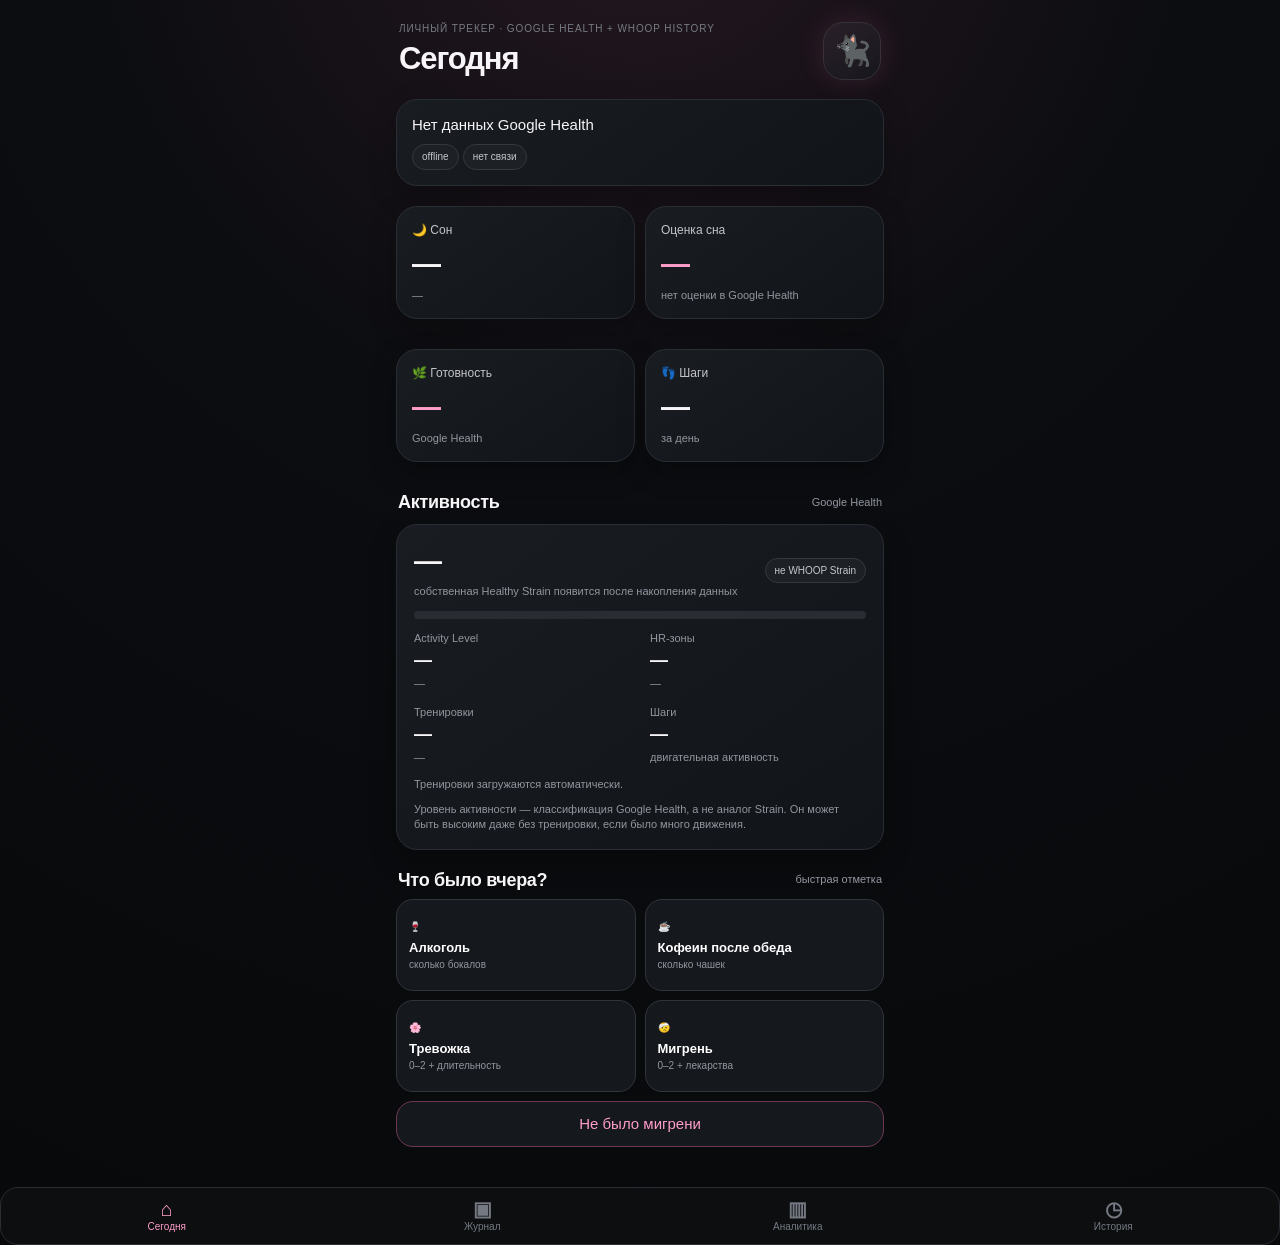
==== index.html @ f6bb3e4c "Add files via upload" ====
<!doctype html>
<html lang="ru">
<head>
<meta charset="utf-8">
<meta name="viewport" content="width=device-width,initial-scale=1,viewport-fit=cover">
<meta name="theme-color" content="#0b0d10">
<title>Healthy — личный трекер</title>
<style>
:root{--bg:#0a0c0f;--panel:#14171b;--panel2:#191c21;--line:#292d34;--text:#f7f5f7;--muted:#92969f;--pink:#ff72b6;--pink2:#ff9dca;--pinkSoft:#3a1e2d;--green:#91dfb0;--yellow:#f6cf7b;--blue:#9edcff;--shadow:0 16px 38px #0007}
*{box-sizing:border-box}html{background:var(--bg)}body{margin:0;background:radial-gradient(circle at 50% -10%,#251721 0,#0b0d10 38%,#08090b 100%);color:var(--text);font:15px/1.35 -apple-system,BlinkMacSystemFont,"SF Pro Display","Segoe UI",sans-serif;min-height:100vh}button,input,textarea{font:inherit}.app{max-width:520px;margin:auto;min-height:100vh;padding:env(safe-area-inset-top) 16px calc(94px + env(safe-area-inset-bottom))}.top{padding:22px 3px 12px;display:flex;justify-content:space-between;align-items:flex-start}.eyebrow{font-size:10px;letter-spacing:.9px;color:#777b84;text-transform:uppercase;margin-bottom:7px}.top h1{font-size:31px;line-height:1;letter-spacing:-1.1px;margin:0}.cat{width:58px;height:58px;border-radius:20px;background:linear-gradient(145deg,#2a2029,#17171d);border:1px solid #39313a;display:grid;place-items:center;font-size:30px;box-shadow:0 0 28px #ff72b622}.page{display:none}.page.active{display:block}.hero{background:linear-gradient(145deg,#19191f,#121419);border:1px solid var(--line);border-radius:25px;padding:18px;box-shadow:var(--shadow);margin:7px 0 11px}.hero .hello{font-size:27px;letter-spacing:-.7px}.hero .hello strong{display:block;color:var(--pink2);font-size:34px;margin-top:-2px}.hero .meta{color:var(--muted);font-size:12px;margin-top:10px}.badge{display:inline-flex;align-items:center;border:1px solid #343840;background:#1d2025;border-radius:999px;padding:5px 9px;color:#c5c7cc;font-size:10px}.grid{display:grid;grid-template-columns:1fr 1fr;gap:10px}.card{background:linear-gradient(145deg,var(--panel2),#111419);border:1px solid var(--line);border-radius:21px;padding:15px;box-shadow:0 10px 28px #0004;margin:10px 0}.metric{min-height:112px}.metric .label{color:#c4c5ca;font-size:12px}.metric .value{font-size:29px;font-weight:700;letter-spacing:-.9px;margin-top:7px}.metric .unit{font-size:13px;font-weight:500;color:#d5d4d8}.sub{color:var(--muted);font-size:11px;margin-top:4px}.accent{color:var(--pink2)}.ring{width:70px;height:70px;border-radius:50%;display:grid;place-items:center;margin-top:7px;background:conic-gradient(var(--pink) 0 72%,#30333a 72%);position:relative}.ring:after{content:"";position:absolute;inset:7px;background:#15181d;border-radius:50%}.ring span{position:relative;z-index:1;font-size:20px;font-weight:700}.sectionTitle{display:flex;justify-content:space-between;align-items:center;margin:18px 2px 7px}.sectionTitle h2{font-size:18px;margin:0;letter-spacing:-.3px}.sectionTitle .muted{font-size:11px;color:var(--muted)}.load{padding:17px}.loadTop{display:flex;justify-content:space-between;align-items:center}.loadMain{font-size:28px;font-weight:700}.loadBar{height:8px;background:#292d33;border-radius:99px;overflow:hidden;margin:12px 0}.loadBar i{display:block;width:0;height:100%;background:linear-gradient(90deg,var(--pink),#c38dff);border-radius:99px}.loadGrid{display:grid;grid-template-columns:1fr 1fr;gap:14px 20px}.loadItem .k{font-size:11px;color:var(--muted)}.loadItem .v{font-size:18px;font-weight:650;margin-top:2px}.quick{display:grid;grid-template-columns:1fr 1fr;gap:9px}.quick button{min-height:78px;border:1px solid #30343b;background:#15181d;color:#fff;border-radius:17px;padding:12px;text-align:left}.quick b{display:block;font-size:13px;margin-top:5px}.quick span{display:block;color:var(--muted);font-size:10px;margin-top:2px}.qicon{font-size:22px}.encourage{background:linear-gradient(135deg,#271923,#17151b);border-color:#573248}.encourage h2{margin:0;font-size:20px}.encourage p{color:#b8b5bb;font-size:12px;margin:6px 0 0}.bottom{position:fixed;left:0;right:0;bottom:0;z-index:20;background:#0d0f12ee;border-top:1px solid #292d34;backdrop-filter:blur(20px);display:flex;justify-content:center;padding:9px 8px calc(9px + env(safe-area-inset-bottom))}.bottom button{width:25%;border:0;background:none;color:#747982;font-size:10px}.bottom button b{display:block;font-size:20px;line-height:22px}.bottom button.active{color:var(--pink2)}
/* Journal */
.toolbar{display:flex;align-items:center;justify-content:space-between;margin:5px 0 10px}.toolbar h2{font-size:29px;margin:0;letter-spacing:-1px}.more{width:38px;height:38px;border-radius:50%;border:1px solid #363a41;background:#15181d;color:#fff}.switch{display:grid;grid-template-columns:repeat(3,1fr);background:#202329;border:1px solid #30343b;border-radius:13px;padding:2px;margin:10px 0}.switch button{border:0;background:none;color:var(--muted);padding:8px;border-radius:11px;font-size:12px}.switch button.active{background:#67636a;color:#fff}.month{display:flex;justify-content:space-between;align-items:center;margin:12px 3px 8px}.month strong{font-size:20px}.arrow{border:0;background:none;color:var(--pink2);font-size:27px}.calendar{display:grid;grid-template-columns:repeat(7,1fr);gap:5px}.dow{text-align:center;color:#7d8189;font-size:10px;padding:3px}.day{min-height:53px;border:0;border-radius:13px;background:transparent;color:#eee;padding:5px 3px;font-size:12px}.day.muted{opacity:.25}.day.today{background:#f28ab93a;outline:1px solid var(--pink)}.daynum{display:block}.dots{display:flex;justify-content:center;gap:4px;margin-top:7px}.dot{width:6px;height:6px;border-radius:50%;display:block}.mig{background:#ff72b6}.anx{background:#bd8cff}.alc{background:#f6cf7b}.caf{background:#9edcff}.cycle{background:#ff72b6}.legend{display:flex;gap:13px;flex-wrap:wrap;color:#a8abb1;font-size:10px;margin-top:13px}.legend span{display:flex;align-items:center;gap:5px}.selectedHead{display:flex;justify-content:space-between;align-items:center}.eventRow{display:flex;align-items:center;gap:12px;padding:13px 0;border-bottom:1px solid #272b31}.eventRow:last-child{border-bottom:0}.eventIcon{width:36px;height:36px;border-radius:12px;background:#1d2025;display:grid;place-items:center;font-size:20px}.eventText{flex:1}.eventText b{font-size:13px}.eventValue{color:#d2d0d5;font-size:12px;text-align:right}.addNote{width:100%;border:1px solid #7e3e5e;background:linear-gradient(90deg,#3a1d2b,#251921);color:var(--pink2);border-radius:25px;padding:13px;margin-top:10px}.empty{padding:18px;text-align:center;color:var(--muted);font-size:12px}
/* Analytics */
.period{display:grid;grid-template-columns:repeat(3,1fr);background:#1c2025;border:1px solid #30343b;border-radius:13px;padding:2px}.period button{border:0;background:none;color:var(--muted);padding:8px;border-radius:11px;font-size:11px}.period button.active{background:#6a656d;color:#fff}.insight{border-radius:20px;padding:16px;background:linear-gradient(135deg,#281a23,#16171b);border:1px solid #5a3048;margin:10px 0}.insight .star{font-size:20px}.insight strong{display:block;font-size:15px;margin-top:5px}.insight p{color:#aaa7ae;font-size:11px;margin:5px 0 0}.statRow{display:flex;justify-content:space-between;align-items:center;padding:13px 0;border-bottom:1px solid #292d34}.statRow:last-child{border-bottom:0}.statLeft{display:flex;align-items:center;gap:10px}.statIcon{font-size:21px;width:28px;text-align:center}.statName{font-size:12px}.statValue{font-size:12px;color:#c8c6ca}.miniBar{width:70px;height:7px;background:#30343a;border-radius:99px;overflow:hidden}.miniBar i{display:block;height:100%;background:var(--pink);border-radius:99px}.analysisCard h3{font-size:14px;margin:0 0 9px}.chart{height:105px;display:flex;align-items:end;gap:6px;padding:8px 2px 0;border-top:1px solid #272b31}.bar{flex:1;background:linear-gradient(180deg,#ff9dca,#63334c);border-radius:5px 5px 2px 2px;min-height:5px}.days{display:flex;justify-content:space-between;color:#777b83;font-size:9px;margin-top:5px}.notice{background:#161a1f;border:1px solid #30343b;border-radius:15px;padding:11px;color:#a8abb1;font-size:11px}.trend{height:110px;position:relative;overflow:hidden;background:linear-gradient(180deg,#171a1f,#14171b);border-radius:14px}.trend svg{width:100%;height:100%}
/* History */
.historySource{border:1px solid #49313f;background:#1b171c;border-radius:17px;padding:12px;color:#b8b4ba;font-size:11px}.historyDay{margin:10px 0}.historyDay .date{font-size:14px;font-weight:650;margin-bottom:9px}.historyGrid{display:grid;grid-template-columns:repeat(4,1fr);gap:8px}.historyMetric{background:#111419;border:1px solid #272b31;border-radius:13px;padding:10px}.historyMetric .k{font-size:9px;color:var(--muted)}.historyMetric .v{font-size:17px;font-weight:700;margin-top:4px}.historySleep{font-size:10px;color:var(--muted);margin-top:8px}
/* Modal */
.modal{position:fixed;inset:0;background:#000b;display:none;align-items:flex-end;z-index:50}.modal.open{display:flex}.sheet{width:100%;max-width:520px;margin:auto;background:#171a1f;border:1px solid #343840;border-radius:26px 26px 0 0;padding:18px 18px calc(18px + env(safe-area-inset-bottom));max-height:88vh;overflow:auto}.sheetHead{display:flex;justify-content:space-between;align-items:center}.sheet h2{margin:0;font-size:18px}.close{border:0;background:none;color:var(--pink2);font-size:13px}.choiceGrid{display:grid;grid-template-columns:repeat(3,1fr);gap:8px;margin:12px 0}.choice{border:1px solid #30343b;background:#111419;color:#fff;border-radius:14px;padding:12px 6px;min-height:58px}.choice.sel{border-color:var(--pink);background:#3b1e2d}.note{width:100%;min-height:72px;border:1px solid #30343b;background:#111419;color:#fff;border-radius:15px;padding:11px;resize:vertical}.save{width:100%;border:0;background:linear-gradient(90deg,#f06aa9,#ff8ec1);color:#160d12;border-radius:23px;padding:13px;font-weight:700;margin-top:10px}.meds{display:flex;gap:8px;flex-wrap:wrap;margin:10px 0}.med{border:1px solid #30343b;background:#111419;color:#ddd;border-radius:13px;padding:9px 12px}.med.sel{border-color:var(--pink);background:#3b1e2d}.duration{width:100%;border:1px solid #30343b;background:#111419;color:#fff;border-radius:13px;padding:11px;margin:5px 0 10px}
.loading{opacity:.7}
@media(min-width:700px){.bottom{position:sticky;top:10px;border:1px solid var(--line);border-radius:18px;margin-top:10px;bottom:auto}.app{padding-bottom:30px}}

/* Refinements */
.periodSummary{margin:10px 0}.periodSummary h3{margin:0 0 10px;font-size:15px}.summaryStats{display:grid;grid-template-columns:repeat(2,1fr);gap:8px}.summaryStat{background:#111419;border:1px solid #292d34;border-radius:14px;padding:11px}.summaryStat b{display:block;font-size:18px}.summaryStat span{display:block;color:var(--muted);font-size:10px;margin-top:2px}.daySummary{margin-top:10px}.detailBtn{width:100%;text-align:left;border:1px solid #30343b;background:#15181d;color:#fff;border-radius:15px;padding:12px;margin-top:8px}.quick button{min-height:92px}.quick .noneBtn{grid-column:1/-1;min-height:42px;text-align:center;color:var(--pink2);border-color:#6d3852}.eventRow{cursor:pointer}.analyticsDrill{border:1px solid #30343b;background:#15181d;color:#fff;border-radius:15px;padding:12px;margin-top:8px;display:flex;justify-content:space-between;align-items:center;width:100%;text-align:left}.historySource{margin-bottom:10px}.historySource b{color:#fff}.loadNote{color:var(--muted);font-size:11px;margin-top:10px}
</style>
</head>
<body>
<div class="app">
<header class="top"><div><div class="eyebrow">Личный трекер · Google Health + WHOOP history</div><h1 id="title">Сегодня</h1></div><div class="cat">🐈‍⬛</div></header>

<main id="today" class="page active">
  <section class="card" style="margin-top:7px"><div class="meta" id="todayDate">Загружаем данные…</div><div style="margin-top:9px"><span class="badge" id="liveBadge">Google Health</span> <span class="badge" id="liveStatus">подключение…</span></div></section>

  <div class="grid">
    <section class="card metric"><div class="label">🌙 Сон</div><div class="value" id="sleepVal">—</div><div class="sub" id="sleepSub">—</div></section>
    <section class="card metric"><div class="label">Оценка сна</div><div class="value accent" id="sleepScoreVal">—</div><div class="sub" id="sleepScoreSub">нет оценки в Google Health</div></section>
    <section class="card metric"><div class="label">🌿 Готовность</div><div class="value accent" id="readinessVal">—</div><div class="sub" id="readinessSub">Google Health</div></section>
    <section class="card metric"><div class="label">👣 Шаги</div><div class="value" id="stepsVal">—</div><div class="sub">за день</div></section>
  </div>

  <div class="sectionTitle"><h2>Активность</h2><span class="muted">Google Health</span></div>
  <section class="card load"><div class="loadTop"><div><div class="loadMain" id="loadHeadline">—</div><div class="sub">собственная Healthy Strain появится после накопления данных</div></div><span class="badge">не WHOOP Strain</span></div><div class="loadBar"><i id="loadBar"></i></div><div class="loadGrid">
    <div class="loadItem"><div class="k">Activity Level</div><div class="v" id="activityLevelVal">—</div><div class="sub" id="activityLevelSub">—</div></div>
    <div class="loadItem"><div class="k">HR-зоны</div><div class="v" id="hrZonesVal">—</div><div class="sub" id="hrZonesSub">—</div></div>
    <div class="loadItem"><div class="k">Тренировки</div><div class="v" id="workoutTimeVal">—</div><div class="sub" id="workoutTimeSub">—</div></div>
    <div class="loadItem"><div class="k">Шаги</div><div class="v" id="loadStepsVal">—</div><div class="sub">двигательная активность</div></div>
  </div><div id="workouts" class="sub" style="margin-top:12px">Тренировки загружаются автоматически.</div><div class="loadNote">Уровень активности — классификация Google Health, а не аналог Strain. Он может быть высоким даже без тренировки, если было много движения.</div></section>

  <div class="sectionTitle"><h2>Что было вчера?</h2><span class="muted">быстрая отметка</span></div>
  <section class="quick">
    <button onclick="openLog('alcohol')"><span class="qicon">🍷</span><b>Алкоголь</b><span>сколько бокалов</span></button>
    <button onclick="openLog('caffeine')"><span class="qicon">☕</span><b>Кофеин после обеда</b><span>сколько чашек</span></button>
    <button onclick="openLog('anxiety')"><span class="qicon">🌸</span><b>Тревожка</b><span>0–2 + длительность</span></button>
    <button onclick="openLog('migraine')"><span class="qicon">🤕</span><b>Мигрень</b><span>0–2 + лекарства</span></button>
    <button class="noneBtn" onclick="markNone('migraine')">Не было мигрени</button>
  </section>
</main>

<main id="journal" class="page">
  <div class="toolbar"><h2>Журнал</h2><button class="more">•••</button></div>
  <div class="switch" id="journalSwitch"><button class="active" onclick="setJournalView('month',this)">Месяц</button><button onclick="setJournalView('week',this)">Неделя</button><button onclick="setJournalView('year',this)">Год</button></div>
  <section id="journalSummary" class="card periodSummary"></section>
  <section class="card" id="journalCalendar"><div class="month"><button class="arrow" onclick="changeMonth(-1)">‹</button><strong id="monthTitle">—</strong><button class="arrow" onclick="changeMonth(1)">›</button></div><div class="calendar" id="calendar"></div><div class="legend"><span><i class="dot mig"></i> Мигрень</span><span><i class="dot anx"></i> Тревожность</span><span><i class="dot alc"></i> Алкоголь</span><span><i class="dot caf"></i> Кофеин</span><span><i class="dot cycle"></i> Цикл</span></div></section>
  <section class="card" id="selectedDay"><div class="empty">Выбери день в календаре.</div></section>
  <button class="addNote" onclick="addNote()">＋ Добавить заметку</button>
</main>

<main id="analytics" class="page">
  <div class="toolbar"><h2>Аналитика</h2><span class="badge">по твоим данным</span></div>
  <div class="period"><button class="active" onclick="setPeriod(7,this)">7 дней</button><button onclick="setPeriod(30,this)">30 дней</button><button onclick="setPeriod(90,this)">90 дней</button></div>
  <section id="analyticsContent"></section>
</main>

<main id="history" class="page">
  <div class="toolbar"><h2>История</h2><span class="badge">WHOOP</span></div>
  <div class="historySource"><b>Зачем этот раздел:</b> здесь хранится только архив WHOOP — Recovery, Day Strain, HRV и сон из выгрузки. Google Health сюда не попадает и с WHOOP не смешивается.</div>
  <section id="historyList"></section>
</main>
</div>

<nav class="bottom">
<button class="active" onclick="showPage('today',this)"><b>⌂</b>Сегодня</button>
<button onclick="showPage('journal',this)"><b>▣</b>Журнал</button>
<button onclick="showPage('analytics',this)"><b>▥</b>Аналитика</button>
<button onclick="showPage('history',this)"><b>◷</b>История</button>
</nav>

<div class="modal" id="modal"><div class="sheet"><div class="sheetHead"><h2 id="modalTitle">Запись</h2><button class="close" onclick="closeLog()">Отмена</button></div><div id="modalBody"></div></div></div>

<script>
const BACKEND='https://script.google.com/macros/s/AKfycbwUh9XEyN14Ui3lVHdFxf9Dnqb3eJG29ZO3kZD2prhyYe10GXJrNSCE9RurPBEw1p9BRA/exec';
let GOOGLE=null,WHOOP=null,manual=JSON.parse(localStorage.getItem('healthyManual')||'[]');
const labels={alcohol:'Алкоголь',caffeine:'Кофеин после обеда',anxiety:'Тревожность',migraine:'Мигрень'};
const icons={alcohol:'🍷',caffeine:'☕',anxiety:'🌸',migraine:'🤕'};
let viewDate=new Date();let currentType=null,currentState={};let analyticsDays=7;
function loadJsonp(url){return new Promise((resolve,reject)=>{const cb='healthyCb_'+Date.now()+'_'+Math.random().toString(36).slice(2),s=document.createElement('script');let done=false;function clean(){if(done)return;done=true;clearTimeout(timer);try{delete window[cb]}catch(_){}if(s.parentNode)s.parentNode.removeChild(s)}const timer=setTimeout(()=>{clean();reject(new Error('timeout'))},20000);window[cb]=d=>{clean();if(d&&d.ok===false)reject(new Error(d.error||'Google Health error'));else resolve(d)};s.async=true;s.onerror=()=>{clean();reject(new Error('script load error'))};s.src=url+(url.includes('?')?'&':'?')+'callback='+encodeURIComponent(cb)+'&_='+Date.now();document.head.appendChild(s)})}
async function boot(){try{WHOOP=await fetch('data.json?'+Date.now()).then(r=>r.json())}catch(e){WHOOP={physiologicalCycles:[],sleeps:[],workouts:[],journal:[]}}try{GOOGLE=await loadJsonp(BACKEND+'?action=data&days=60');if(!GOOGLE||!GOOGLE.ok)throw new Error('Google Health error');document.getElementById('liveStatus').textContent='свежие данные';document.getElementById('liveBadge').textContent='Google Health'}catch(e){console.error(e);GOOGLE=null;document.getElementById('liveStatus').textContent='нет связи';document.getElementById('liveBadge').textContent='offline'}renderAll()}
function days(){return Object.values(GOOGLE?.days||{}).sort((a,b)=>String(b.date).localeCompare(String(a.date)))}
function latest(){return days()[0]||null}
function fmtDate(ds){return new Date(ds+'T12:00:00').toLocaleDateString('ru-RU',{weekday:'long',day:'numeric',month:'long'})}
function minsText(m){if(m==null)return '—';return `${Math.floor(m/60)} ч ${Math.round(m%60)} мин`}
function shortMins(m){if(m==null)return '—';return `${Math.floor(m/60)}:${String(Math.round(m%60)).padStart(2,'0')}`}
function renderToday(){
const d=latest();
if(!d){document.getElementById('todayDate').textContent='Нет данных Google Health';return}
document.getElementById('todayDate').textContent=fmtDate(d.date);
document.getElementById('sleepVal').textContent=minsText(d.sleep?.durationMin);
document.getElementById('sleepSub').textContent=d.sleep?`Deep ${Math.round(d.sleep.deepMin||0)} · REM ${Math.round(d.sleep.remMin||0)} мин`:'нет данных';
const score=d.sleepScore ?? d.sleep?.score ?? null;
document.getElementById('sleepScoreVal').textContent=score!=null?Math.round(score):'—';
document.getElementById('sleepScoreSub').textContent=score!=null?'Google Health':'в текущем источнике нет оценки сна';
document.getElementById('readinessVal').textContent=d.readiness!=null?Math.round(d.readiness):'—';
document.getElementById('readinessSub').textContent=d.readiness!=null?'Google Health':'нет показателя в текущем источнике';
document.getElementById('stepsVal').textContent=d.steps!=null?Number(d.steps).toLocaleString('ru-RU'):'—';

const ws=d.workouts||[],levels=d.activityLevel||[],lm={SEDENTARY:0,LIGHTLY_ACTIVE:0,MODERATELY_ACTIVE:0,VERY_ACTIVE:0};
levels.forEach(x=>{if(lm[x.type]!=null)lm[x.type]+=Number(x.durationMin||0)});
const order=['VERY_ACTIVE','MODERATELY_ACTIVE','LIGHTLY_ACTIVE','SEDENTARY'],dominant=order.find(x=>lm[x]>0);
const names={SEDENTARY:'Малоподвижно',LIGHTLY_ACTIVE:'Лёгкая активность',MODERATELY_ACTIVE:'Умеренная активность',VERY_ACTIVE:'Высокая активность'};
const activeMin=lm.LIGHTLY_ACTIVE+lm.MODERATELY_ACTIVE+lm.VERY_ACTIVE;
document.getElementById('activityLevelVal').textContent=dominant?names[dominant]:'—';
document.getElementById('activityLevelSub').textContent=levels.length?`${Math.round(activeMin)} мин активных`:'нет данных';
const zones=d.timeInHeartRateZone||[],zt=zones.reduce((a,x)=>a+Number(x.durationMin||0),0);
document.getElementById('hrZonesVal').textContent=zt?`${Math.round(zt)} мин`:'—';
document.getElementById('hrZonesSub').textContent=zones.length?zones.map(x=>`${x.zone||''} ${Math.round(x.durationMin||0)}`).join(' · '):'нет данных';
const wt=ws.reduce((a,w)=>a+Number(w.durationMin||0),0);
document.getElementById('workoutTimeVal').textContent=wt?`${Math.round(wt)} мин`:'—';
document.getElementById('workoutTimeSub').textContent=ws.length?`${ws.length} ${ws.length===1?'тренировка':'тренировки'}`:'нет тренировок';
document.getElementById('loadStepsVal').textContent=d.steps!=null?Number(d.steps).toLocaleString('ru-RU'):'—';
document.getElementById('loadHeadline').textContent=dominant?names[dominant]:'Нет данных';
const scoreLoad=Math.min(100,Math.round((activeMin/180)*70+(zt/120)*30));
document.getElementById('loadBar').style.width=(isFinite(scoreLoad)?scoreLoad:0)+'%';
document.getElementById('workouts').innerHTML=ws.length?ws.map(w=>`🏃 ${esc(w.name||prettyType(w.type))}${w.durationMin!=null?' · '+Math.round(w.durationMin)+' мин':''}${w.calories!=null?' · '+Math.round(w.calories)+' ккал':''}`).join('<br>'):'Тренировок за этот день нет.'
}
function prettyType(x){return String(x||'Тренировка').toLowerCase().replaceAll('_',' ')}
function esc(s){return String(s).replace(/[&<>"']/g,c=>({'&':'&amp;','<':'&lt;','>':'&gt;','"':'&quot;',"'":'&#39;'}[c]))}

function journalMap(){
const m={};
for(const r of WHOOP?.journal||[]){if(!r.answeredYes)continue;(m[r.date]??=[]).push(r.category)}
for(const x of manual){if(x.category==='none')continue;(m[x.date]??=[]).push(x.category)}
return m
}
function allEventsForDate(ds){
return [...(WHOOP?.journal||[]).filter(r=>r.answeredYes&&r.date===ds).map(r=>({category:r.category,value:null,detail:'Отмечено в WHOOP'})),
...(manual.filter(x=>x.date===ds&&x.category!=='none'))]
}
function rangeDates(view){
const now=new Date();now.setHours(12,0,0,0);
let start,end;
if(view==='week'){start=new Date(now);start.setDate(now.getDate()-6);end=now}
else if(view==='year'){start=new Date(now.getFullYear(),0,1,12);end=now}
else{start=new Date(viewDate.getFullYear(),viewDate.getMonth(),1,12);end=new Date(viewDate.getFullYear(),viewDate.getMonth()+1,0,12)}
return {start,end}
}
function periodEvents(view){
const {start,end}=rangeDates(view),out=[];
const jm=journalMap();
for(const [ds,cats] of Object.entries(jm)){
const d=new Date(ds+'T12:00:00');
if(d>=start&&d<=end)for(const c of cats)out.push({date:ds,category:c});
}
return out
}
function periodSummary(view){
const ev=periodEvents(view), counts={migraine:0,anxiety:0,alcohol:0,caffeine:0};
ev.forEach(x=>{if(counts[x.category]!=null)counts[x.category]++});
const {start,end}=rangeDates(view),daysCount=Math.round((end-start)/86400000)+1;
const title=view==='week'?'Последние 7 дней':view==='year'?`С начала ${end.getFullYear()} года`:`${start.toLocaleDateString('ru-RU',{month:'long',year:'numeric'})}`;
return `<h3>${title}</h3><div class="summaryStats">
<div class="summaryStat"><b>${counts.migraine}</b><span>дней с мигренью</span></div>
<div class="summaryStat"><b>${counts.anxiety}</b><span>дней с тревожностью</span></div>
<div class="summaryStat"><b>${counts.alcohol}</b><span>дней с алкоголем</span></div>
<div class="summaryStat"><b>${counts.caffeine}</b><span>дней с кофеином после обеда</span></div>
</div><div class="sub" style="margin-top:9px">${daysCount} дней в периоде · отмечено событий: ${ev.length}</div>`
}
let journalView='month';
function setJournalView(view,btn){
journalView=view;
document.querySelectorAll('#journalSwitch button').forEach(x=>x.classList.remove('active'));
btn.classList.add('active');
document.getElementById('journalSummary').innerHTML=periodSummary(view);
document.getElementById('journalCalendar').style.display=view==='month'?'block':'none';
renderJournalPeriodList(view);
if(view==='month')renderCalendar();
}
function renderJournalPeriodList(view){
if(view==='month'){selectDay(new Date().toISOString().slice(0,10));return}
const root=document.getElementById('selectedDay'),ev=periodEvents(view),by={};
ev.forEach(x=>(by[x.date]??=[]).push(x.category));
const rows=Object.entries(by).sort((a,b)=>b[0].localeCompare(a[0])).map(([ds,cats])=>`<button class="detailBtn" onclick="selectDay('${ds}')"><b>${fmtDate(ds)}</b><div class="sub">${[...new Set(cats)].map(c=>labels[c]).join(', ')}</div></button>`).join('');
root.innerHTML=rows||'<div class="empty">В этом периоде пока нет отмеченных событий.</div>';
}
function renderCalendar(){
const root=document.getElementById('calendar');root.innerHTML='';
['Пн','Вт','Ср','Чт','Пт','Сб','Вс'].forEach(x=>{const e=document.createElement('div');e.className='dow';e.textContent=x;root.appendChild(e)});
const y=viewDate.getFullYear(),mo=viewDate.getMonth(),first=new Date(y,mo,1),last=new Date(y,mo+1,0),offset=(first.getDay()+6)%7,jm=journalMap();
document.getElementById('monthTitle').textContent=first.toLocaleDateString('ru-RU',{month:'long',year:'numeric'});
for(let i=0;i<offset;i++){const e=document.createElement('div');e.className='day muted';root.appendChild(e)}
for(let n=1;n<=last.getDate();n++){
const ds=`${y}-${String(mo+1).padStart(2,'0')}-${String(n).padStart(2,'0')}`,e=document.createElement('button');e.className='day';
if(ds===new Date().toISOString().slice(0,10))e.classList.add('today');
e.innerHTML=`<span class="daynum">${n}</span>`;e.onclick=()=>selectDay(ds);
const cats=[...(jm[ds]||[])];
if(cats.length){const dots=document.createElement('div');dots.className='dots';[...new Set(cats)].forEach(c=>{const q=document.createElement('i');q.className='dot '+({migraine:'mig',anxiety:'anx',alcohol:'alc',caffeine:'caf'}[c]||'');dots.appendChild(q)});e.appendChild(dots)}
root.appendChild(e)
}
}
function selectDay(ds){
const events=allEventsForDate(ds),root=document.getElementById('selectedDay');
let rows='';
for(const e of events){
const c=e.category;
let val='';
if(c==='alcohol')val=e.value!=null?`${e.value} бок.`:'отмечено';
else if(c==='caffeine')val=e.value!=null?`${e.value} чаш.`:'отмечено';
else if(c==='anxiety')val=e.value!=null?`уровень ${e.value}`:'отмечено';
else if(c==='migraine')val=e.value!=null?`уровень ${e.value}`:'отмечено';
if(e.detail)val+=(val?' · ':'')+e.detail;
rows+=`<button class="detailBtn" onclick="openAnalyticsEventForDay('${c}','${ds}')"><div style="display:flex;justify-content:space-between;gap:10px"><b>${labels[c]||c}</b><span class="eventValue">${esc(val)}</span></div></button>`
}
if(!rows)rows='<div class="empty">Событий нет.</div>';
root.innerHTML=`<div class="selectedHead"><h3 style="margin:0">${fmtDate(ds)}</h3><span class="badge">${events.length} событий</span></div><div class="daySummary sub">${events.length?'Короткая сводка по отмеченным пунктам за день.':'За этот день ничего не отмечено.'}</div>${rows}`
}
function openAnalyticsEventForDay(type,ds){
const e=allEventsForDate(ds).find(x=>x.category===type);
document.getElementById('modalTitle').textContent=labels[type];
document.getElementById('modalBody').innerHTML=`<div class="sub">${fmtDate(ds)}</div><section class="card"><b>${labels[type]}</b><div class="sub">${e?eventDetailText(e):'Отмечено'}</div></section><button class="save" onclick="closeLog()">Закрыть</button>`;
document.getElementById('modal').classList.add('open')
}
function changeMonth(n){viewDate=new Date(viewDate.getFullYear(),viewDate.getMonth()+n,1);renderCalendar();document.getElementById('journalSummary').innerHTML=periodSummary('month')}
function analyticsManual(type,period){
const end=new Date();end.setHours(23,59,59,999);const start=new Date(end.getTime()-(period-1)*86400000);
return manual.filter(x=>x.category===type&&new Date(x.date+'T23:59:59')>=start)
}
function analyticsEvents(type,period){
const end=new Date();end.setHours(23,59,59,999);const start=new Date(end.getTime()-(period-1)*86400000);
return [...(WHOOP?.journal||[]).filter(r=>r.answeredYes&&r.category===type&&new Date(r.date+'T12:00:00')>=start).map(r=>({date:r.date,value:null,detail:'Отмечено в WHOOP'})),
...manual.filter(x=>x.category===type&&new Date(x.date+'T12:00:00')>=start)]
}
function renderAnalytics(){
const root=document.getElementById('analyticsContent'),period=analyticsDays,arr=days().slice(0,period),h=arr.filter(x=>x.hrv!=null),sleep=arr.filter(x=>x.sleep?.durationMin!=null),types=['migraine','anxiety','alcohol','caffeine'],names={migraine:'Мигрень',anxiety:'Тревожность',alcohol:'Алкоголь',caffeine:'Кофеин после обеда'};
let stats='';
types.forEach(t=>{
const events=analyticsEvents(t,period),count=new Set(events.map(x=>x.date)).size;
stats+=`<button class="analyticsDrill" onclick="openAnalyticsEvent('${t}')"><span><span class="statIcon">${icons[t]}</span> ${names[t]}</span><span>${count} дн. ›</span></button>`
});
const sleepAvg=sleep.length?sleep.reduce((a,x)=>a+x.sleep.durationMin,0)/sleep.length:null;
root.innerHTML=`<section class="insight"><span class="star">✦</span><strong>Пока без поспешных выводов</strong><p>Аналитика показывает факты и накопление данных. Причинные связи будем показывать только при достаточном количестве наблюдений.</p></section><section class="card analysisCard"><h3>Частота событий · ${period} дней</h3>${stats}</section><section class="grid"><section class="card analysisCard"><div class="sub">Средний сон</div><div class="metric" style="min-height:0"><div class="value">${sleepAvg!=null?minsText(sleepAvg):'—'}</div><div class="sub">${sleep.length} дней с данными</div></div></section><section class="card analysisCard"><div class="sub">HRV</div><div class="metric" style="min-height:0"><div class="value">${h.length?Math.round(h.reduce((a,x)=>a+x.hrv,0)/h.length):'—'} <span class="unit">мс</span></div><div class="sub">${h.length} дней с данными</div></section></section><section class="card analysisCard"><h3>Сон по дням</h3>${sleep.length?`<div class="chart">${sleep.slice(0,14).reverse().map(x=>`<i class="bar" style="height:${Math.max(8,Math.min(100,x.sleep.durationMin/600*100))}%" title="${x.date}"></i>`).join('')}</div><div class="days"><span>раньше</span><span>сейчас</span></div>`:'<div class="empty">Недостаточно данных для графика.</div>'}</section><div class="notice">Доступно ${arr.length} дней Google Health.</div>`
}
function setPeriod(n,btn){analyticsDays=n;document.querySelectorAll('.period button').forEach(x=>x.classList.remove('active'));btn.classList.add('active');renderAnalytics()}
function openAnalyticsEvent(type){
const events=analyticsEvents(type,analyticsDays),root=document.getElementById('modalBody');
document.getElementById('modalTitle').textContent=labels[type];
if(!events.length){root.innerHTML='<div class="empty">За выбранный период записей нет.</div><button class="save" onclick="closeLog()">Закрыть</button>'}
else{
root.innerHTML=`<div class="sub">Детали за последние ${analyticsDays} дней</div>`+events.sort((a,b)=>b.date.localeCompare(a.date)).map(e=>`<div class="card" style="margin:8px 0"><b>${fmtDate(e.date)}</b><div class="sub">${eventDetailText(e)}</div></div>`).join('')+'<button class="save" onclick="closeLog()">Закрыть</button>'
}
document.getElementById('modal').classList.add('open')
}
function eventDetailText(e){
if(e.category==='alcohol')return e.value!=null?`${e.value} бокала${e.value===1?'':'а'}${e.detail?' · '+e.detail:''}`:(e.detail||'Отмечено в WHOOP');
if(e.category==='caffeine')return e.value!=null?`${e.value} чашек${e.value===1?'а':''}${e.detail?' · '+e.detail:''}`:(e.detail||'Отмечено в WHOOP');
if(e.category==='anxiety'||e.category==='migraine')return e.value!=null?`интенсивность ${e.value}${e.detail?' · '+e.detail:''}`:(e.detail||'Отмечено в WHOOP');
return e.detail||'Отмечено';
}
function markNone(type){
const date=new Date(Date.now()-86400000).toISOString().slice(0,10);
manual.push({date,category:'none',value:null,detail:`${labels[type]} не было`});
localStorage.setItem('healthyManual',JSON.stringify(manual));renderCalendar();selectDay(date);renderAnalytics()
}
function whoopPhys(){return (WHOOP?.physiologicalCycles||[]).filter(x=>x['Cycle start time']).sort((a,b)=>new Date(b['Cycle start time'])-new Date(a['Cycle start time']))}function whoopSleep(){return (WHOOP?.sleeps||[]).filter(x=>x['Asleep duration (min)']!=null).sort((a,b)=>new Date(b['Cycle start time'])-new Date(a['Cycle start time']))}
function renderHistory(){const root=document.getElementById('historyList'),ps=whoopPhys().slice(0,30),ss=whoopSleep();if(!ps.length){root.innerHTML='<div class="empty">WHOOP history пока не загружена.</div>';return}root.innerHTML=ps.map(p=>{const ds=String(p['Cycle start time']).slice(0,10),s=ss.find(x=>String(x['Cycle start time']).slice(0,10)===ds);return `<section class="card historyDay"><div class="date">${fmtDate(ds)}</div><div class="historyGrid"><div class="historyMetric"><div class="k">Recovery</div><div class="v">${p['Recovery score %']!=null?Math.round(p['Recovery score %']):'—'}</div></div><div class="historyMetric"><div class="k">HRV</div><div class="v">${p['Heart rate variability (ms)']!=null?Math.round(p['Heart rate variability (ms)']):'—'}</div></div><div class="historyMetric"><div class="k">RHR</div><div class="v">${p['Resting heart rate (bpm)']!=null?Math.round(p['Resting heart rate (bpm)']):'—'}</div></div><div class="historyMetric"><div class="k">Day Strain</div><div class="v">${p['Day Strain']!=null?Number(p['Day Strain']).toFixed(1):'—'}</div></div></div>${s?`<div class="historySleep">Сон ${minsText(s['Asleep duration (min)'])} · Sleep Performance ${s['Sleep performance %']!=null?Math.round(s['Sleep performance %'])+'%':'—'}</div>`:''}</section>`}).join('')}
function renderAll(){renderToday();renderCalendar();document.getElementById('journalSummary').innerHTML=periodSummary('month');selectDay(new Date().toISOString().slice(0,10));renderAnalytics();renderHistory()}
function showPage(id,btn){document.querySelectorAll('.page').forEach(x=>x.classList.remove('active'));document.getElementById(id).classList.add('active');document.querySelectorAll('.bottom button').forEach(x=>x.classList.remove('active'));btn.classList.add('active');document.getElementById('title').textContent={today:'Сегодня',journal:'Журнал',analytics:'Аналитика',history:'История'}[id]}
function openLog(type){currentType=type;currentState={};document.getElementById('modalTitle').textContent=labels[type];const target=new Date(Date.now()-86400000).toLocaleDateString('ru-RU',{day:'numeric',month:'long'});let body='';if(type==='alcohol')body=`<div class="sub">Вчера · ${target}<br>Сколько выпила?</div><div class="choiceGrid">${[0,1,2,3,4].map(n=>`<button class="choice" onclick="pick(${n},this)">${n}<br><small>бокал${n===1?'':'а'}</small></button>`).join('')}</div><textarea id="logNote" class="note" placeholder="Комментарий (необязательно)"></textarea>`;if(type==='caffeine')body=`<div class="sub">Вчера · ${target}<br>Сколько чашек после обеда?</div><div class="choiceGrid">${[0,1,2,3,4].map(n=>`<button class="choice" onclick="pick(${n},this)">${n}<br><small>чашек</small></button>`).join('')}</div><textarea id="logNote" class="note" placeholder="Например: латте в 16:00"></textarea>`;if(type==='anxiety')body=`<div class="sub">Вчера · ${target}<br>Выбери интенсивность</div><div class="choiceGrid">${['0<br><small>слегка тревожно</small>','1<br><small>телесное ощущение, без паники</small>','2<br><small>сильная атака: паника/слёзы/страх</small>'].map((x,i)=>`<button class="choice" onclick="pick(${i},this)">${x}</button>`).join('')}</div><input id="duration" class="duration" type="number" min="0" placeholder="Сколько длилось, минут — необязательно"><textarea id="logNote" class="note" placeholder="Комментарий — по желанию"></textarea>`;if(type==='migraine')body=`<div class="sub">Вчера · ${target}<br>Выбери интенсивность</div><div class="choiceGrid">${['0<br><small>таблетка до начала / ранние признаки</small>','1<br><small>суматриптан + ОКИ, пришлось держать голову</small>','2<br><small>сильный приступ: тошнота / светобоязнь</small>'].map((x,i)=>`<button class="choice" onclick="pick(${i},this)">${x}</button>`).join('')}</div><div class="sub">Какие лекарства?</div><div class="meds"><button class="med" onclick="toggleMed('sumatriptan',this)">Суматриптан</button><button class="med" onclick="toggleMed('oki',this)">ОКИ</button><button class="med" onclick="toggleMed('other',this)">Другое</button></div><textarea id="logNote" class="note" placeholder="Комментарий — по желанию"></textarea>`;document.getElementById('modalBody').innerHTML=body+'<button class="save" onclick="saveLog()">Сохранить</button>';document.getElementById('modal').classList.add('open')}
function pick(v,el){currentState.value=v;el.parentNode.querySelectorAll('.choice').forEach(x=>x.classList.remove('sel'));el.classList.add('sel')}function toggleMed(m,el){currentState.meds=currentState.meds||[];currentState.meds=currentState.meds.includes(m)?currentState.meds.filter(x=>x!==m):[...currentState.meds,m];el.classList.toggle('sel')}
function saveLog(){if(currentState.value==null)return;const date=new Date(Date.now()-86400000).toISOString().slice(0,10);let detail='';const note=document.getElementById('logNote')?.value?.trim();if(note)detail+=note;const dur=document.getElementById('duration')?.value;if(dur)detail+=(detail?' · ':'')+`длительность ${dur} мин`;if(currentState.meds?.length)detail+=(detail?' · ':'')+`лекарства: ${currentState.meds.join(', ')}`;manual.push({date,category:currentType,value:currentState.value,detail});localStorage.setItem('healthyManual',JSON.stringify(manual));closeLog();renderCalendar();selectDay(date);renderAnalytics()}
function closeLog(){document.getElementById('modal').classList.remove('open')}
function addNote(){const date=prompt('Заметка за какую дату? YYYY-MM-DD',new Date().toISOString().slice(0,10));if(!date)return;const text=prompt('Текст заметки');if(!text)return;manual.push({date,category:'note',value:null,detail:text});localStorage.setItem('healthyManual',JSON.stringify(manual));renderCalendar();selectDay(date)}
boot();
</script>
</body>
</html>
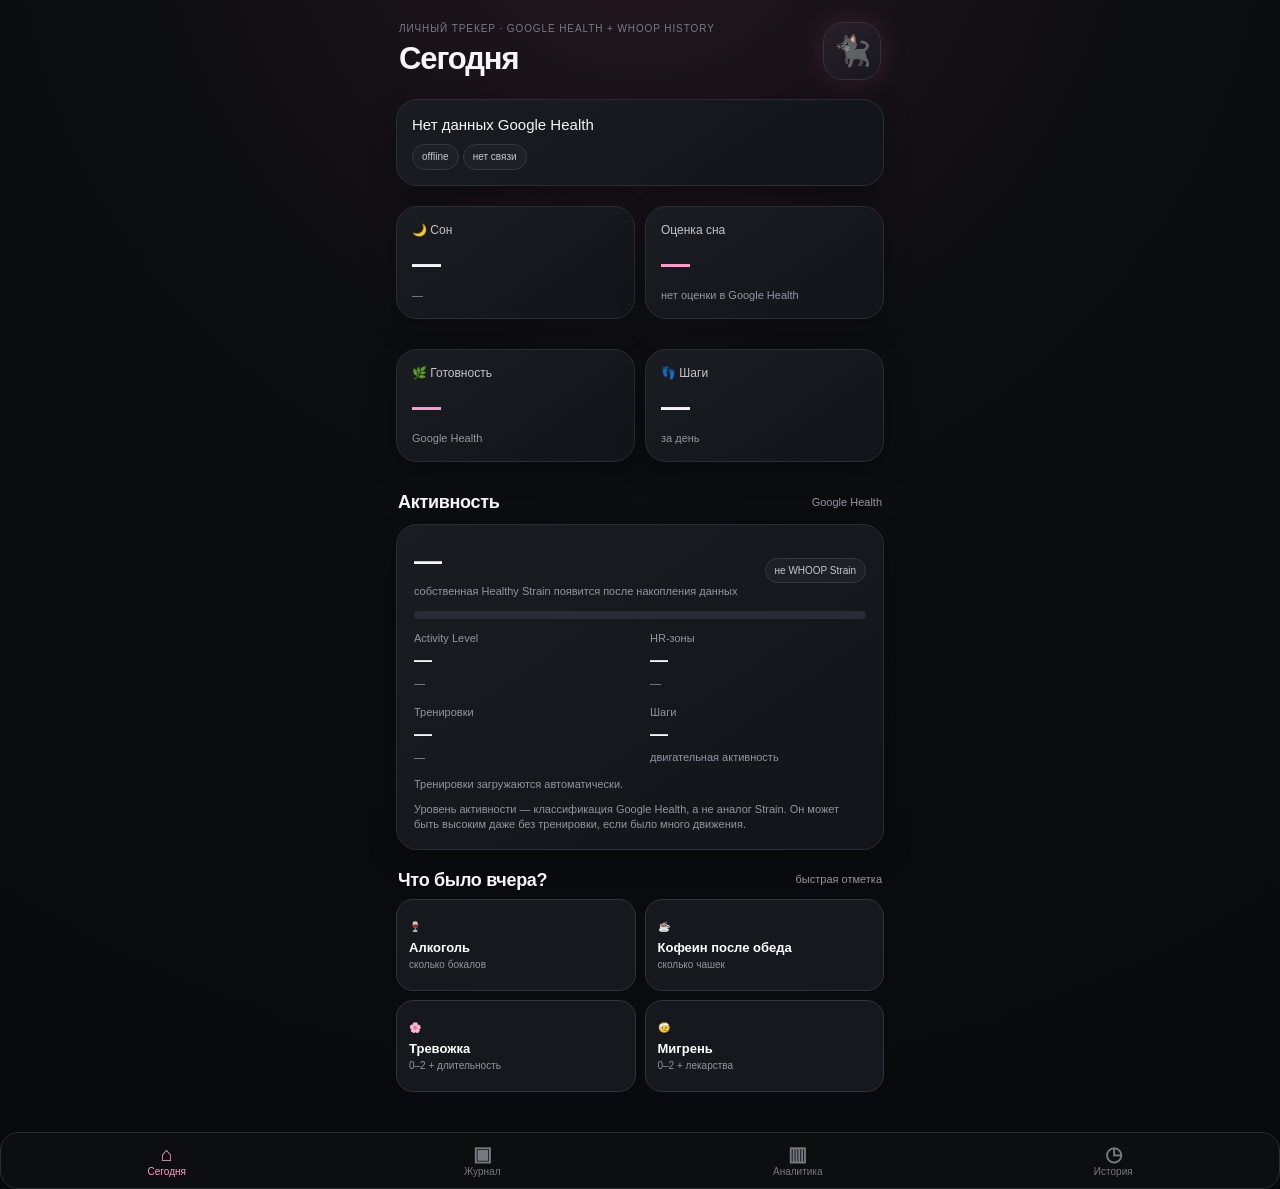
==== commit 9e9ebdf4: "Add files via upload" ====
--- a/index.html
+++ b/index.html
@@ -21,7 +21,7 @@
 
 /* Refinements */
 .periodSummary{margin:10px 0}.periodSummary h3{margin:0 0 10px;font-size:15px}.summaryStats{display:grid;grid-template-columns:repeat(2,1fr);gap:8px}.summaryStat{background:#111419;border:1px solid #292d34;border-radius:14px;padding:11px}.summaryStat b{display:block;font-size:18px}.summaryStat span{display:block;color:var(--muted);font-size:10px;margin-top:2px}.daySummary{margin-top:10px}.detailBtn{width:100%;text-align:left;border:1px solid #30343b;background:#15181d;color:#fff;border-radius:15px;padding:12px;margin-top:8px}.quick button{min-height:92px}.quick .noneBtn{grid-column:1/-1;min-height:42px;text-align:center;color:var(--pink2);border-color:#6d3852}.eventRow{cursor:pointer}.analyticsDrill{border:1px solid #30343b;background:#15181d;color:#fff;border-radius:15px;padding:12px;margin-top:8px;display:flex;justify-content:space-between;align-items:center;width:100%;text-align:left}.historySource{margin-bottom:10px}.historySource b{color:#fff}.loadNote{color:var(--muted);font-size:11px;margin-top:10px}
-</style>
+.modalNone{margin-top:12px;width:100%}\n</style>
 </head>
 <body>
 <div class="app">
@@ -51,7 +51,6 @@
     <button onclick="openLog('caffeine')"><span class="qicon">☕</span><b>Кофеин после обеда</b><span>сколько чашек</span></button>
     <button onclick="openLog('anxiety')"><span class="qicon">🌸</span><b>Тревожка</b><span>0–2 + длительность</span></button>
     <button onclick="openLog('migraine')"><span class="qicon">🤕</span><b>Мигрень</b><span>0–2 + лекарства</span></button>
-    <button class="noneBtn" onclick="markNone('migraine')">Не было мигрени</button>
   </section>
 </main>
 
@@ -268,11 +267,12 @@
 manual.push({date,category:'none',value:null,detail:`${labels[type]} не было`});
 localStorage.setItem('healthyManual',JSON.stringify(manual));renderCalendar();selectDay(date);renderAnalytics()
 }
+function markNoneFromModal(type){markNone(type);closeLog()}
 function whoopPhys(){return (WHOOP?.physiologicalCycles||[]).filter(x=>x['Cycle start time']).sort((a,b)=>new Date(b['Cycle start time'])-new Date(a['Cycle start time']))}function whoopSleep(){return (WHOOP?.sleeps||[]).filter(x=>x['Asleep duration (min)']!=null).sort((a,b)=>new Date(b['Cycle start time'])-new Date(a['Cycle start time']))}
 function renderHistory(){const root=document.getElementById('historyList'),ps=whoopPhys().slice(0,30),ss=whoopSleep();if(!ps.length){root.innerHTML='<div class="empty">WHOOP history пока не загружена.</div>';return}root.innerHTML=ps.map(p=>{const ds=String(p['Cycle start time']).slice(0,10),s=ss.find(x=>String(x['Cycle start time']).slice(0,10)===ds);return `<section class="card historyDay"><div class="date">${fmtDate(ds)}</div><div class="historyGrid"><div class="historyMetric"><div class="k">Recovery</div><div class="v">${p['Recovery score %']!=null?Math.round(p['Recovery score %']):'—'}</div></div><div class="historyMetric"><div class="k">HRV</div><div class="v">${p['Heart rate variability (ms)']!=null?Math.round(p['Heart rate variability (ms)']):'—'}</div></div><div class="historyMetric"><div class="k">RHR</div><div class="v">${p['Resting heart rate (bpm)']!=null?Math.round(p['Resting heart rate (bpm)']):'—'}</div></div><div class="historyMetric"><div class="k">Day Strain</div><div class="v">${p['Day Strain']!=null?Number(p['Day Strain']).toFixed(1):'—'}</div></div></div>${s?`<div class="historySleep">Сон ${minsText(s['Asleep duration (min)'])} · Sleep Performance ${s['Sleep performance %']!=null?Math.round(s['Sleep performance %'])+'%':'—'}</div>`:''}</section>`}).join('')}
 function renderAll(){renderToday();renderCalendar();document.getElementById('journalSummary').innerHTML=periodSummary('month');selectDay(new Date().toISOString().slice(0,10));renderAnalytics();renderHistory()}
 function showPage(id,btn){document.querySelectorAll('.page').forEach(x=>x.classList.remove('active'));document.getElementById(id).classList.add('active');document.querySelectorAll('.bottom button').forEach(x=>x.classList.remove('active'));btn.classList.add('active');document.getElementById('title').textContent={today:'Сегодня',journal:'Журнал',analytics:'Аналитика',history:'История'}[id]}
-function openLog(type){currentType=type;currentState={};document.getElementById('modalTitle').textContent=labels[type];const target=new Date(Date.now()-86400000).toLocaleDateString('ru-RU',{day:'numeric',month:'long'});let body='';if(type==='alcohol')body=`<div class="sub">Вчера · ${target}<br>Сколько выпила?</div><div class="choiceGrid">${[0,1,2,3,4].map(n=>`<button class="choice" onclick="pick(${n},this)">${n}<br><small>бокал${n===1?'':'а'}</small></button>`).join('')}</div><textarea id="logNote" class="note" placeholder="Комментарий (необязательно)"></textarea>`;if(type==='caffeine')body=`<div class="sub">Вчера · ${target}<br>Сколько чашек после обеда?</div><div class="choiceGrid">${[0,1,2,3,4].map(n=>`<button class="choice" onclick="pick(${n},this)">${n}<br><small>чашек</small></button>`).join('')}</div><textarea id="logNote" class="note" placeholder="Например: латте в 16:00"></textarea>`;if(type==='anxiety')body=`<div class="sub">Вчера · ${target}<br>Выбери интенсивность</div><div class="choiceGrid">${['0<br><small>слегка тревожно</small>','1<br><small>телесное ощущение, без паники</small>','2<br><small>сильная атака: паника/слёзы/страх</small>'].map((x,i)=>`<button class="choice" onclick="pick(${i},this)">${x}</button>`).join('')}</div><input id="duration" class="duration" type="number" min="0" placeholder="Сколько длилось, минут — необязательно"><textarea id="logNote" class="note" placeholder="Комментарий — по желанию"></textarea>`;if(type==='migraine')body=`<div class="sub">Вчера · ${target}<br>Выбери интенсивность</div><div class="choiceGrid">${['0<br><small>таблетка до начала / ранние признаки</small>','1<br><small>суматриптан + ОКИ, пришлось держать голову</small>','2<br><small>сильный приступ: тошнота / светобоязнь</small>'].map((x,i)=>`<button class="choice" onclick="pick(${i},this)">${x}</button>`).join('')}</div><div class="sub">Какие лекарства?</div><div class="meds"><button class="med" onclick="toggleMed('sumatriptan',this)">Суматриптан</button><button class="med" onclick="toggleMed('oki',this)">ОКИ</button><button class="med" onclick="toggleMed('other',this)">Другое</button></div><textarea id="logNote" class="note" placeholder="Комментарий — по желанию"></textarea>`;document.getElementById('modalBody').innerHTML=body+'<button class="save" onclick="saveLog()">Сохранить</button>';document.getElementById('modal').classList.add('open')}
+function openLog(type){currentType=type;currentState={};document.getElementById('modalTitle').textContent=labels[type];const target=new Date(Date.now()-86400000).toLocaleDateString('ru-RU',{day:'numeric',month:'long'});let body='';if(type==='alcohol')body=`<div class="sub">Вчера · ${target}<br>Сколько выпила?</div><div class="choiceGrid">${[0,1,2,3,4].map(n=>`<button class="choice" onclick="pick(${n},this)">${n}<br><small>бокал${n===1?'':'а'}</small></button>`).join('')}</div><textarea id="logNote" class="note" placeholder="Комментарий (необязательно)"></textarea>`;if(type==='caffeine')body=`<div class="sub">Вчера · ${target}<br>Сколько чашек после обеда?</div><div class="choiceGrid">${[0,1,2,3,4].map(n=>`<button class="choice" onclick="pick(${n},this)">${n}<br><small>чашек</small></button>`).join('')}</div><textarea id="logNote" class="note" placeholder="Например: латте в 16:00"></textarea>`;if(type==='anxiety')body=`<div class="sub">Вчера · ${target}<br>Выбери интенсивность</div><div class="choiceGrid">${['0<br><small>слегка тревожно</small>','1<br><small>телесное ощущение, без паники</small>','2<br><small>сильная атака: паника/слёзы/страх</small>'].map((x,i)=>`<button class="choice" onclick="pick(${i},this)">${x}</button>`).join('')}</div><input id="duration" class="duration" type="number" min="0" placeholder="Сколько длилось, минут — необязательно"><textarea id="logNote" class="note" placeholder="Комментарий — по желанию"></textarea><button class="noneBtn modalNone" onclick="markNoneFromModal('anxiety')">Не было тревожки</button>`;if(type==='migraine')body=`<div class="sub">Вчера · ${target}<br>Выбери интенсивность</div><div class="choiceGrid">${['0<br><small>таблетка до начала / ранние признаки</small>','1<br><small>суматриптан + ОКИ, пришлось держать голову</small>','2<br><small>сильный приступ: тошнота / светобоязнь</small>'].map((x,i)=>`<button class="choice" onclick="pick(${i},this)">${x}</button>`).join('')}</div><div class="sub">Какие лекарства?</div><div class="meds"><button class="med" onclick="toggleMed('sumatriptan',this)">Суматриптан</button><button class="med" onclick="toggleMed('oki',this)">ОКИ</button><button class="med" onclick="toggleMed('other',this)">Другое</button></div><textarea id="logNote" class="note" placeholder="Комментарий — по желанию"></textarea><button class="noneBtn modalNone" onclick="markNoneFromModal('migraine')">Не было мигрени</button>`;document.getElementById('modalBody').innerHTML=body+'<button class="save" onclick="saveLog()">Сохранить</button>';document.getElementById('modal').classList.add('open')}
 function pick(v,el){currentState.value=v;el.parentNode.querySelectorAll('.choice').forEach(x=>x.classList.remove('sel'));el.classList.add('sel')}function toggleMed(m,el){currentState.meds=currentState.meds||[];currentState.meds=currentState.meds.includes(m)?currentState.meds.filter(x=>x!==m):[...currentState.meds,m];el.classList.toggle('sel')}
 function saveLog(){if(currentState.value==null)return;const date=new Date(Date.now()-86400000).toISOString().slice(0,10);let detail='';const note=document.getElementById('logNote')?.value?.trim();if(note)detail+=note;const dur=document.getElementById('duration')?.value;if(dur)detail+=(detail?' · ':'')+`длительность ${dur} мин`;if(currentState.meds?.length)detail+=(detail?' · ':'')+`лекарства: ${currentState.meds.join(', ')}`;manual.push({date,category:currentType,value:currentState.value,detail});localStorage.setItem('healthyManual',JSON.stringify(manual));closeLog();renderCalendar();selectDay(date);renderAnalytics()}
 function closeLog(){document.getElementById('modal').classList.remove('open')}
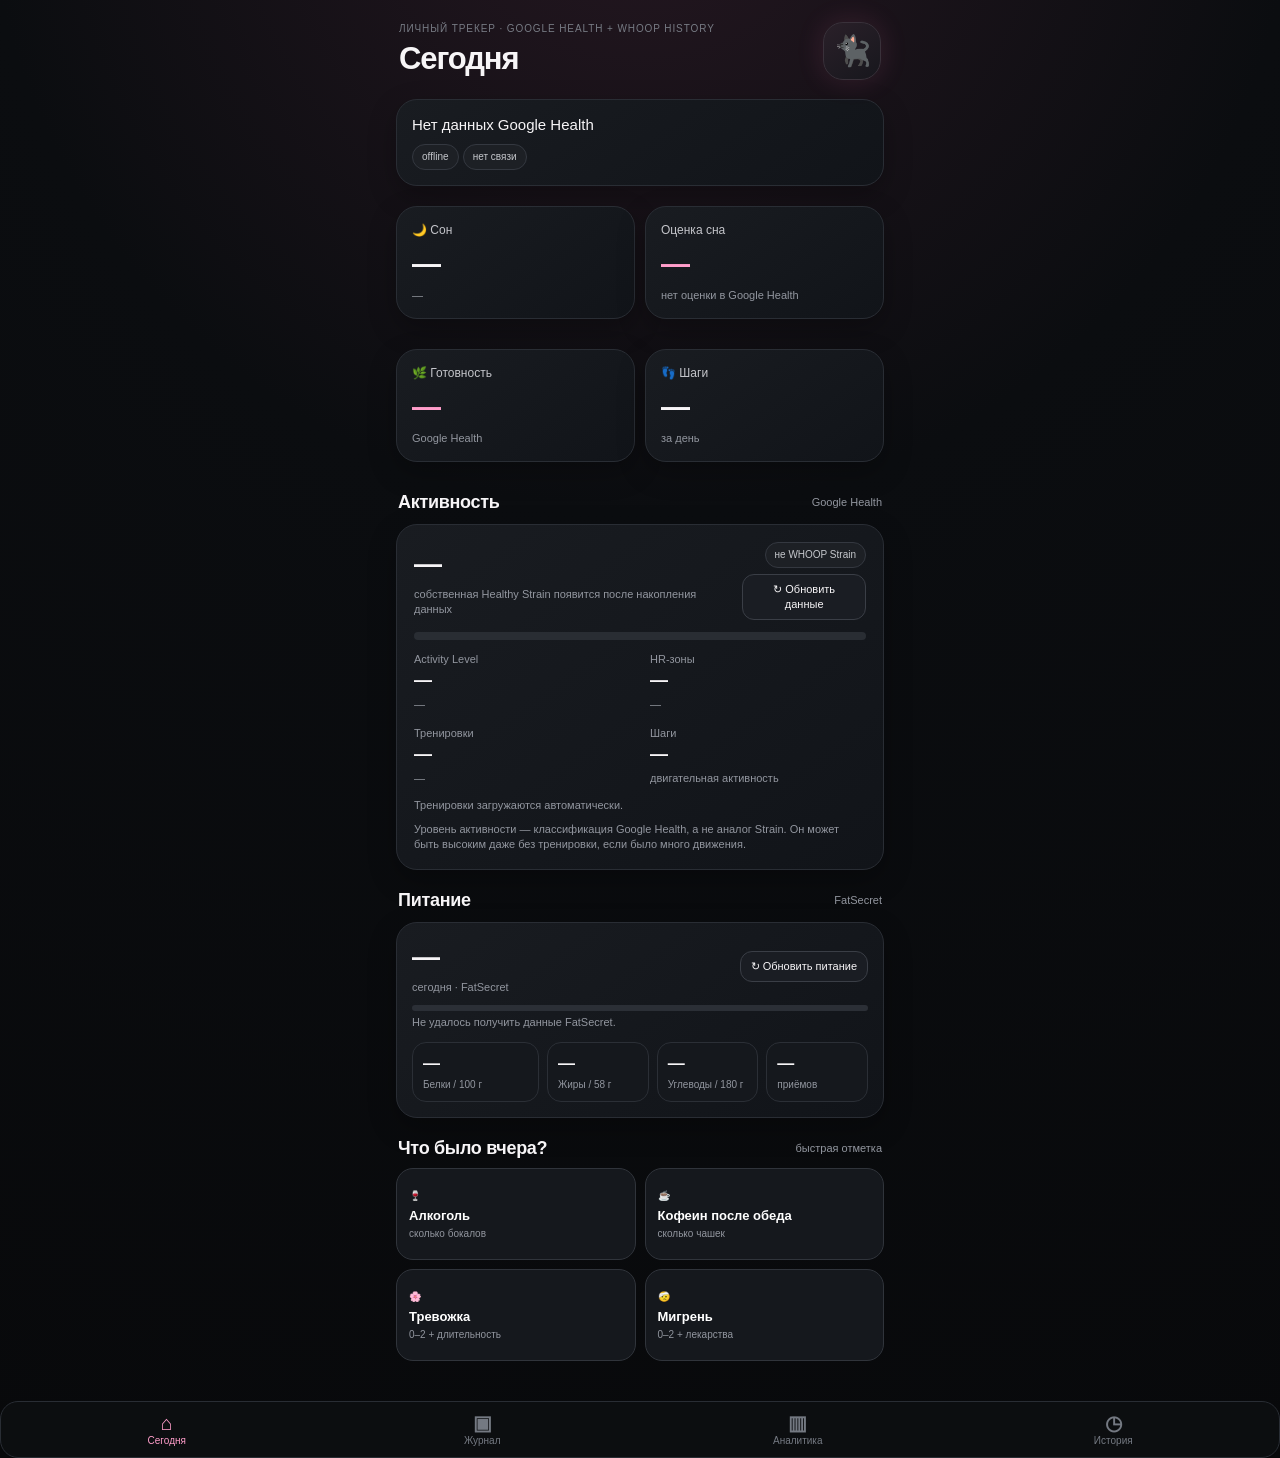
==== commit d3170b49: "Add files via upload" ====
--- a/index.html
+++ b/index.html
@@ -20,8 +20,8 @@
 @media(min-width:700px){.bottom{position:sticky;top:10px;border:1px solid var(--line);border-radius:18px;margin-top:10px;bottom:auto}.app{padding-bottom:30px}}
 
 /* Refinements */
-.periodSummary{margin:10px 0}.periodSummary h3{margin:0 0 10px;font-size:15px}.summaryStats{display:grid;grid-template-columns:repeat(2,1fr);gap:8px}.summaryStat{background:#111419;border:1px solid #292d34;border-radius:14px;padding:11px}.summaryStat b{display:block;font-size:18px}.summaryStat span{display:block;color:var(--muted);font-size:10px;margin-top:2px}.daySummary{margin-top:10px}.detailBtn{width:100%;text-align:left;border:1px solid #30343b;background:#15181d;color:#fff;border-radius:15px;padding:12px;margin-top:8px}.quick button{min-height:92px}.quick .noneBtn{grid-column:1/-1;min-height:42px;text-align:center;color:var(--pink2);border-color:#6d3852}.eventRow{cursor:pointer}.analyticsDrill{border:1px solid #30343b;background:#15181d;color:#fff;border-radius:15px;padding:12px;margin-top:8px;display:flex;justify-content:space-between;align-items:center;width:100%;text-align:left}.historySource{margin-bottom:10px}.historySource b{color:#fff}.loadNote{color:var(--muted);font-size:11px;margin-top:10px}
-.modalNone{margin-top:12px;width:100%}\n</style>
+.periodSummary{margin:10px 0}.periodSummary h3{margin:0 0 10px;font-size:15px}.summaryStats{display:grid;grid-template-columns:repeat(2,1fr);gap:8px}.summaryStat{background:#111419;border:1px solid #292d34;border-radius:14px;padding:11px}.summaryStat b{display:block;font-size:18px}.summaryStat span{display:block;color:var(--muted);font-size:10px;margin-top:2px}.daySummary{margin-top:10px}.detailBtn{width:100%;text-align:left;border:1px solid #30343b;background:#15181d;color:#fff;border-radius:15px;padding:12px;margin-top:8px}.quick button{min-height:92px}.quick .noneBtn{grid-column:1/-1;min-height:42px;text-align:center;color:var(--pink2);border-color:#6d3852}.eventRow{cursor:pointer}.analyticsDrill{border:1px solid #30343b;background:#15181d;color:#fff;border-radius:15px;padding:12px;margin-top:8px;display:flex;justify-content:space-between;align-items:center;width:100%;text-align:left}.historySource{margin-bottom:10px}.historySource b{color:#fff}.loadNote{color:var(--muted);font-size:11px;margin-top:10px}.sourceHead{display:flex;justify-content:space-between;align-items:center;gap:10px}.refreshBtn{border:1px solid #3a3e46;background:#1a1d23;color:#f7f5f7;border-radius:12px;padding:7px 10px;font-size:11px}.refreshBtn:disabled{opacity:.55}.nutritionGrid{display:grid;grid-template-columns:1.25fr 1fr 1fr 1fr;gap:8px;margin-top:12px}.nutritionMetric{background:#15181d;border:1px solid #2b2f36;border-radius:14px;padding:10px}.nutritionMetric .n{font-size:17px;font-weight:700}.nutritionMetric .k{font-size:10px;color:var(--muted);margin-top:2px}.progress{height:6px;background:#2b2f36;border-radius:99px;overflow:hidden;margin-top:10px}.progress i{display:block;height:100%;width:0;background:linear-gradient(90deg,var(--pink),#c38dff);border-radius:99px}.nutritionRows{display:grid;gap:7px;margin-top:10px}.nutritionRow{display:flex;justify-content:space-between;gap:10px;font-size:12px}
+.modalNone{margin-top:12px;width:100%}</style>
 </head>
 <body>
 <div class="app">
@@ -38,12 +38,28 @@
   </div>
 
   <div class="sectionTitle"><h2>Активность</h2><span class="muted">Google Health</span></div>
-  <section class="card load"><div class="loadTop"><div><div class="loadMain" id="loadHeadline">—</div><div class="sub">собственная Healthy Strain появится после накопления данных</div></div><span class="badge">не WHOOP Strain</span></div><div class="loadBar"><i id="loadBar"></i></div><div class="loadGrid">
+  <section class="card load"><div class="sourceHead"><div><div class="loadMain" id="loadHeadline">—</div><div class="sub">собственная Healthy Strain появится после накопления данных</div></div><div style="display:flex;flex-direction:column;align-items:flex-end;gap:6px"><span class="badge">не WHOOP Strain</span><button class="refreshBtn" id="googleRefreshBtn" onclick="refreshGoogle()">↻ Обновить данные</button></div></div><div class="loadBar"><i id="loadBar"></i></div><div class="loadGrid">
     <div class="loadItem"><div class="k">Activity Level</div><div class="v" id="activityLevelVal">—</div><div class="sub" id="activityLevelSub">—</div></div>
     <div class="loadItem"><div class="k">HR-зоны</div><div class="v" id="hrZonesVal">—</div><div class="sub" id="hrZonesSub">—</div></div>
     <div class="loadItem"><div class="k">Тренировки</div><div class="v" id="workoutTimeVal">—</div><div class="sub" id="workoutTimeSub">—</div></div>
     <div class="loadItem"><div class="k">Шаги</div><div class="v" id="loadStepsVal">—</div><div class="sub">двигательная активность</div></div>
   </div><div id="workouts" class="sub" style="margin-top:12px">Тренировки загружаются автоматически.</div><div class="loadNote">Уровень активности — классификация Google Health, а не аналог Strain. Он может быть высоким даже без тренировки, если было много движения.</div></section>
+
+  <div class="sectionTitle"><h2>Питание</h2><span class="muted">FatSecret</span></div>
+  <section class="card">
+    <div class="sourceHead">
+      <div><div class="loadMain" id="nutritionKcal">—</div><div class="sub" id="nutritionKcalSub">сегодня · FatSecret</div></div>
+      <button class="refreshBtn" id="fatsecretRefreshBtn" onclick="refreshFatSecretToday()">↻ Обновить питание</button>
+    </div>
+    <div class="progress"><i id="nutritionCalBar"></i></div>
+    <div class="sub" id="nutritionStatus">Загружаем данные…</div>
+    <div class="nutritionGrid">
+      <div class="nutritionMetric"><div class="n" id="nutritionProtein">—</div><div class="k">Белки / 100 г</div></div>
+      <div class="nutritionMetric"><div class="n" id="nutritionFat">—</div><div class="k">Жиры / 58 г</div></div>
+      <div class="nutritionMetric"><div class="n" id="nutritionCarbs">—</div><div class="k">Углеводы / 180 г</div></div>
+      <div class="nutritionMetric"><div class="n" id="nutritionMeals">—</div><div class="k">приёмов</div></div>
+    </div>
+  </section>
 
   <div class="sectionTitle"><h2>Что было вчера?</h2><span class="muted">быстрая отметка</span></div>
   <section class="quick">
@@ -87,17 +103,26 @@
 
 <script>
 const BACKEND='https://script.google.com/macros/s/AKfycbwUh9XEyN14Ui3lVHdFxf9Dnqb3eJG29ZO3kZD2prhyYe10GXJrNSCE9RurPBEw1p9BRA/exec';
-let GOOGLE=null,WHOOP=null,manual=JSON.parse(localStorage.getItem('healthyManual')||'[]');
+let GOOGLE=null,WHOOP=null,FATSECRET_DAYS={},manual=JSON.parse(localStorage.getItem('healthyManual')||'[]');
+const NUTRITION_GOALS={calories:1650,protein:100,fat:58,carbohydrate:180};let googleUpdatedAt=null,fatsecretUpdatedAt=null;
 const labels={alcohol:'Алкоголь',caffeine:'Кофеин после обеда',anxiety:'Тревожность',migraine:'Мигрень'};
 const icons={alcohol:'🍷',caffeine:'☕',anxiety:'🌸',migraine:'🤕'};
 let viewDate=new Date();let currentType=null,currentState={};let analyticsDays=7;
 function loadJsonp(url){return new Promise((resolve,reject)=>{const cb='healthyCb_'+Date.now()+'_'+Math.random().toString(36).slice(2),s=document.createElement('script');let done=false;function clean(){if(done)return;done=true;clearTimeout(timer);try{delete window[cb]}catch(_){}if(s.parentNode)s.parentNode.removeChild(s)}const timer=setTimeout(()=>{clean();reject(new Error('timeout'))},20000);window[cb]=d=>{clean();if(d&&d.ok===false)reject(new Error(d.error||'Google Health error'));else resolve(d)};s.async=true;s.onerror=()=>{clean();reject(new Error('script load error'))};s.src=url+(url.includes('?')?'&':'?')+'callback='+encodeURIComponent(cb)+'&_='+Date.now();document.head.appendChild(s)})}
-async function boot(){try{WHOOP=await fetch('data.json?'+Date.now()).then(r=>r.json())}catch(e){WHOOP={physiologicalCycles:[],sleeps:[],workouts:[],journal:[]}}try{GOOGLE=await loadJsonp(BACKEND+'?action=data&days=60');if(!GOOGLE||!GOOGLE.ok)throw new Error('Google Health error');document.getElementById('liveStatus').textContent='свежие данные';document.getElementById('liveBadge').textContent='Google Health'}catch(e){console.error(e);GOOGLE=null;document.getElementById('liveStatus').textContent='нет связи';document.getElementById('liveBadge').textContent='offline'}renderAll()}
+async function boot(){try{WHOOP=await fetch('data.json?'+Date.now()).then(r=>r.json())}catch(e){WHOOP={physiologicalCycles:[],sleeps:[],workouts:[],journal:[]}}try{GOOGLE=await loadJsonp(BACKEND+'?action=data&days=60');if(!GOOGLE||!GOOGLE.ok)throw new Error('Google Health error');googleUpdatedAt=new Date();document.getElementById('liveStatus').textContent='свежие данные';document.getElementById('liveBadge').textContent='Google Health'}catch(e){console.error(e);GOOGLE=null;document.getElementById('liveStatus').textContent='нет связи';document.getElementById('liveBadge').textContent='offline'}await refreshFatSecretToday(true);renderAll()}
+async function refreshGoogle(){const btn=document.getElementById('googleRefreshBtn');if(btn){btn.disabled=true;btn.textContent='↻ Обновляю…'}try{const data=await loadJsonp(BACKEND+'?action=data&days=60');if(!data||!data.ok)throw new Error('Google Health error');GOOGLE=data;googleUpdatedAt=new Date();document.getElementById('liveStatus').textContent='обновлено '+timeText(googleUpdatedAt);document.getElementById('liveBadge').textContent='Google Health';renderAll()}catch(e){console.error(e);document.getElementById('liveStatus').textContent='ошибка обновления'}finally{if(btn){btn.disabled=false;btn.textContent='↻ Обновить данные'}}}
+async function refreshFatSecretToday(silent=false){const btn=document.getElementById('fatsecretRefreshBtn');if(!silent&&btn){btn.disabled=true;btn.textContent='↻ Обновляю…'}try{const ds=todayStr();const data=await loadJsonp(BACKEND+'?action=fatsecret_data&date='+encodeURIComponent(ds));if(!data||!data.ok)throw new Error('FatSecret error');FATSECRET_DAYS[ds]=normalizeFatSecretClient(data);fatsecretUpdatedAt=new Date();renderNutritionToday();if(typeof renderJournalNutrition==='function')renderJournalNutrition(document.getElementById('selectedDay')?.dataset?.date||ds)}catch(e){console.error(e);const el=document.getElementById('nutritionStatus');if(el)el.textContent='Не удалось получить данные FatSecret.'}finally{if(!silent&&btn){btn.disabled=false;btn.textContent='↻ Обновить питание'}}}
 function days(){return Object.values(GOOGLE?.days||{}).sort((a,b)=>String(b.date).localeCompare(String(a.date)))}
 function latest(){return days()[0]||null}
 function fmtDate(ds){return new Date(ds+'T12:00:00').toLocaleDateString('ru-RU',{weekday:'long',day:'numeric',month:'long'})}
 function minsText(m){if(m==null)return '—';return `${Math.floor(m/60)} ч ${Math.round(m%60)} мин`}
 function shortMins(m){if(m==null)return '—';return `${Math.floor(m/60)}:${String(Math.round(m%60)).padStart(2,'0')}`}
+function todayStr(){return new Date().toISOString().slice(0,10)}
+function timeText(d){return d?d.toLocaleTimeString('ru-RU',{hour:'2-digit',minute:'2-digit'}):'—'}
+function normalizeFatSecretClient(data){const raw=data.data||{};const entries=raw.food_entries?.food_entry||[];const arr=Array.isArray(entries)?entries:[entries];const num=v=>v==null||v===''?null:Number(v);const rows=arr.filter(Boolean).map(e=>({foodEntryId:e.food_entry_id||null,foodId:e.food_id||null,servingId:e.serving_id||null,meal:e.meal||null,name:e.name||e.description||'—',description:e.description||null,quantity:num(e.number_of_units),calories:num(e.calories),protein:num(e.protein),fat:num(e.fat),carbohydrate:num(e.carbohydrate)}));const sum=k=>rows.reduce((a,e)=>a+(Number(e[k])||0),0);return {date:data.date||null,entries:rows,totals:{calories:sum('calories'),protein:sum('protein'),fat:sum('fat'),carbohydrate:sum('carbohydrate')},entryCount:rows.length}}
+function renderNutritionToday(){const ds=todayStr(),d=FATSECRET_DAYS[ds],k=document.getElementById('nutritionKcal');if(!k)return;if(!d){k.textContent='—';document.getElementById('nutritionStatus').textContent='Нет данных FatSecret';return}const t=d.totals||{};k.textContent=t.calories!=null?Math.round(t.calories)+' ккал':'—';document.getElementById('nutritionKcalSub').textContent='сегодня · цель '+NUTRITION_GOALS.calories+' ккал';document.getElementById('nutritionProtein').textContent=t.protein!=null?Math.round(t.protein*10)/10+' г':'—';document.getElementById('nutritionFat').textContent=t.fat!=null?Math.round(t.fat*10)/10+' г':'—';document.getElementById('nutritionCarbs').textContent=t.carbohydrate!=null?Math.round(t.carbohydrate*10)/10+' г':'—';document.getElementById('nutritionMeals').textContent=d.entryCount??0;const pct=t.calories!=null?Math.min(100,t.calories/NUTRITION_GOALS.calories*100):0;document.getElementById('nutritionCalBar').style.width=pct+'%';document.getElementById('nutritionStatus').textContent=fatsecretUpdatedAt?'обновлено '+timeText(fatsecretUpdatedAt):'данные получены из FatSecret'}
+function renderJournalNutrition(ds){const root=document.getElementById('selectedDay');if(!root)return;root.dataset.date=ds;let old=document.getElementById('journalNutrition');if(!old){old=document.createElement('div');old.id='journalNutrition';root.appendChild(old)}const d=FATSECRET_DAYS[ds];if(!d){old.innerHTML='<div class="sectionTitle"><h2>Питание</h2><span class="muted">FatSecret</span></div><section class="card"><div class="sourceHead"><div><b>Питание не загружено</b><div class="sub">Значения не сохраняются в журнале</div></div><button class="refreshBtn" onclick="loadFatSecretDay(&quot;'+ds+'&quot;,this)">↻ Загрузить питание</button></div></section>';return}const t=d.totals||{};old.innerHTML='<div class="sectionTitle"><h2>Питание</h2><span class="muted">FatSecret</span></div><section class="card"><div class="sourceHead"><div><b>'+Math.round(t.calories||0)+' ккал</b><div class="sub">'+d.entryCount+' записей</div></div><button class="refreshBtn" onclick="loadFatSecretDay(&quot;'+ds+'&quot;,this)">↻ Обновить питание</button></div><div class="nutritionRows"><div class="nutritionRow"><span>Белки</span><span>'+(t.protein!=null?Math.round(t.protein*10)/10+' г':'—')+'</span></div><div class="nutritionRow"><span>Жиры</span><span>'+(t.fat!=null?Math.round(t.fat*10)/10+' г':'—')+'</span></div><div class="nutritionRow"><span>Углеводы</span><span>'+(t.carbohydrate!=null?Math.round(t.carbohydrate*10)/10+' г':'—')+'</span></div></div></section>'}
+async function loadFatSecretDay(ds,btn){if(btn){btn.disabled=true;btn.textContent='↻ Загружаю…'}try{const data=await loadJsonp(BACKEND+'?action=fatsecret_data&date='+encodeURIComponent(ds));if(!data||!data.ok)throw new Error('FatSecret error');FATSECRET_DAYS[ds]=normalizeFatSecretClient(data);renderJournalNutrition(ds)}catch(e){console.error(e);alert('Не удалось получить данные FatSecret.')}finally{if(btn){btn.disabled=false;btn.textContent='↻ Обновить питание'}}}
 function renderToday(){
 const d=latest();
 if(!d){document.getElementById('todayDate').textContent='Нет данных Google Health';return}
@@ -124,7 +149,7 @@
 const wt=ws.reduce((a,w)=>a+Number(w.durationMin||0),0);
 document.getElementById('workoutTimeVal').textContent=wt?`${Math.round(wt)} мин`:'—';
 document.getElementById('workoutTimeSub').textContent=ws.length?`${ws.length} ${ws.length===1?'тренировка':'тренировки'}`:'нет тренировок';
-document.getElementById('loadStepsVal').textContent=d.steps!=null?Number(d.steps).toLocaleString('ru-RU'):'—';
+document.getElementById('loadStepsVal').textContent=d.steps!=null?Number(d.steps).toLocaleString('ru-RU'):'—';renderNutritionToday();
 document.getElementById('loadHeadline').textContent=dominant?names[dominant]:'Нет данных';
 const scoreLoad=Math.min(100,Math.round((activeMin/180)*70+(zt/120)*30));
 document.getElementById('loadBar').style.width=(isFinite(scoreLoad)?scoreLoad:0)+'%';
@@ -208,8 +233,7 @@
 const events=allEventsForDate(ds),root=document.getElementById('selectedDay');
 let rows='';
 for(const e of events){
-const c=e.category;
-let val='';
+const c=e.category;let val='';
 if(c==='alcohol')val=e.value!=null?`${e.value} бок.`:'отмечено';
 else if(c==='caffeine')val=e.value!=null?`${e.value} чаш.`:'отмечено';
 else if(c==='anxiety')val=e.value!=null?`уровень ${e.value}`:'отмечено';
@@ -218,7 +242,9 @@
 rows+=`<button class="detailBtn" onclick="openAnalyticsEventForDay('${c}','${ds}')"><div style="display:flex;justify-content:space-between;gap:10px"><b>${labels[c]||c}</b><span class="eventValue">${esc(val)}</span></div></button>`
 }
 if(!rows)rows='<div class="empty">Событий нет.</div>';
-root.innerHTML=`<div class="selectedHead"><h3 style="margin:0">${fmtDate(ds)}</h3><span class="badge">${events.length} событий</span></div><div class="daySummary sub">${events.length?'Короткая сводка по отмеченным пунктам за день.':'За этот день ничего не отмечено.'}</div>${rows}`
+root.dataset.date=ds;
+root.innerHTML=`<div class="selectedHead"><h3 style="margin:0">${fmtDate(ds)}</h3><span class="badge">${events.length} событий</span></div><div class="daySummary sub">${events.length?'Короткая сводка по отмеченным пунктам за день.':'За этот день ничего не отмечено.'}</div>${rows}`;
+renderJournalNutrition(ds);
 }
 function openAnalyticsEventForDay(type,ds){
 const e=allEventsForDate(ds).find(x=>x.category===type);
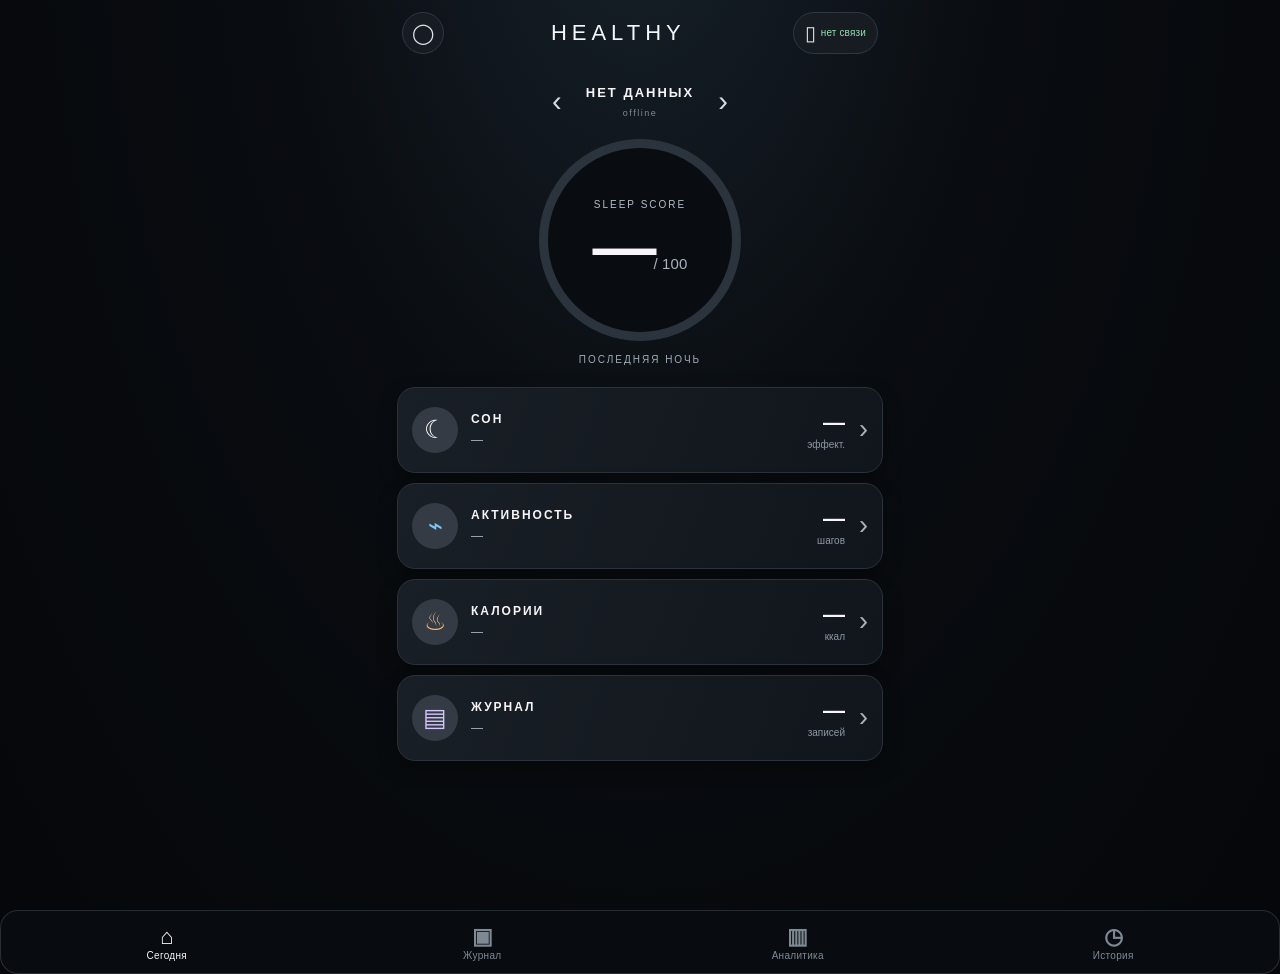
==== commit 83ce9f01: "Add files via upload" ====
--- a/index.html
+++ b/index.html
@@ -8,6 +8,8 @@
 <style>
 :root{--bg:#0a0c0f;--panel:#14171b;--panel2:#191c21;--line:#292d34;--text:#f7f5f7;--muted:#92969f;--pink:#ff72b6;--pink2:#ff9dca;--pinkSoft:#3a1e2d;--green:#91dfb0;--yellow:#f6cf7b;--blue:#9edcff;--shadow:0 16px 38px #0007}
 *{box-sizing:border-box}html{background:var(--bg)}body{margin:0;background:radial-gradient(circle at 50% -10%,#251721 0,#0b0d10 38%,#08090b 100%);color:var(--text);font:15px/1.35 -apple-system,BlinkMacSystemFont,"SF Pro Display","Segoe UI",sans-serif;min-height:100vh}button,input,textarea{font:inherit}.app{max-width:520px;margin:auto;min-height:100vh;padding:env(safe-area-inset-top) 16px calc(94px + env(safe-area-inset-bottom))}.top{padding:22px 3px 12px;display:flex;justify-content:space-between;align-items:flex-start}.eyebrow{font-size:10px;letter-spacing:.9px;color:#777b84;text-transform:uppercase;margin-bottom:7px}.top h1{font-size:31px;line-height:1;letter-spacing:-1.1px;margin:0}.cat{width:58px;height:58px;border-radius:20px;background:linear-gradient(145deg,#2a2029,#17171d);border:1px solid #39313a;display:grid;place-items:center;font-size:30px;box-shadow:0 0 28px #ff72b622}.page{display:none}.page.active{display:block}.hero{background:linear-gradient(145deg,#19191f,#121419);border:1px solid var(--line);border-radius:25px;padding:18px;box-shadow:var(--shadow);margin:7px 0 11px}.hero .hello{font-size:27px;letter-spacing:-.7px}.hero .hello strong{display:block;color:var(--pink2);font-size:34px;margin-top:-2px}.hero .meta{color:var(--muted);font-size:12px;margin-top:10px}.badge{display:inline-flex;align-items:center;border:1px solid #343840;background:#1d2025;border-radius:999px;padding:5px 9px;color:#c5c7cc;font-size:10px}.grid{display:grid;grid-template-columns:1fr 1fr;gap:10px}.card{background:linear-gradient(145deg,var(--panel2),#111419);border:1px solid var(--line);border-radius:21px;padding:15px;box-shadow:0 10px 28px #0004;margin:10px 0}.metric{min-height:112px}.metric .label{color:#c4c5ca;font-size:12px}.metric .value{font-size:29px;font-weight:700;letter-spacing:-.9px;margin-top:7px}.metric .unit{font-size:13px;font-weight:500;color:#d5d4d8}.sub{color:var(--muted);font-size:11px;margin-top:4px}.accent{color:var(--pink2)}.ring{width:70px;height:70px;border-radius:50%;display:grid;place-items:center;margin-top:7px;background:conic-gradient(var(--pink) 0 72%,#30333a 72%);position:relative}.ring:after{content:"";position:absolute;inset:7px;background:#15181d;border-radius:50%}.ring span{position:relative;z-index:1;font-size:20px;font-weight:700}.sectionTitle{display:flex;justify-content:space-between;align-items:center;margin:18px 2px 7px}.sectionTitle h2{font-size:18px;margin:0;letter-spacing:-.3px}.sectionTitle .muted{font-size:11px;color:var(--muted)}.load{padding:17px}.loadTop{display:flex;justify-content:space-between;align-items:center}.loadMain{font-size:28px;font-weight:700}.loadBar{height:8px;background:#292d33;border-radius:99px;overflow:hidden;margin:12px 0}.loadBar i{display:block;width:0;height:100%;background:linear-gradient(90deg,var(--pink),#c38dff);border-radius:99px}.loadGrid{display:grid;grid-template-columns:1fr 1fr;gap:14px 20px}.loadItem .k{font-size:11px;color:var(--muted)}.loadItem .v{font-size:18px;font-weight:650;margin-top:2px}.quick{display:grid;grid-template-columns:1fr 1fr;gap:9px}.quick button{min-height:78px;border:1px solid #30343b;background:#15181d;color:#fff;border-radius:17px;padding:12px;text-align:left}.quick b{display:block;font-size:13px;margin-top:5px}.quick span{display:block;color:var(--muted);font-size:10px;margin-top:2px}.qicon{font-size:22px}.encourage{background:linear-gradient(135deg,#271923,#17151b);border-color:#573248}.encourage h2{margin:0;font-size:20px}.encourage p{color:#b8b5bb;font-size:12px;margin:6px 0 0}.bottom{position:fixed;left:0;right:0;bottom:0;z-index:20;background:#0d0f12ee;border-top:1px solid #292d34;backdrop-filter:blur(20px);display:flex;justify-content:center;padding:9px 8px calc(9px + env(safe-area-inset-bottom))}.bottom button{width:25%;border:0;background:none;color:#747982;font-size:10px}.bottom button b{display:block;font-size:20px;line-height:22px}.bottom button.active{color:var(--pink2)}
+/* Home */
+.homeGrid{gap:10px}.homeCard{position:relative;width:100%;text-align:left;color:var(--text);cursor:pointer;min-height:174px;transition:transform .15s ease,border-color .15s ease}.homeCard:active{transform:scale(.985)}.homeCard:hover{border-color:#444952}.homeIcon{width:42px;height:42px;border-radius:14px;background:#302b49;display:grid;place-items:center;font-size:21px;margin-bottom:11px}.homeIcon.green{background:#243a2e}.homeIcon.orange{background:#3d3028}.homeIcon.pink{background:#3b2432}.homeHead{display:flex;justify-content:space-between;align-items:center;font-size:13px}.homeHead span{font-size:22px;color:#858991}.homeValue{font-size:29px;font-weight:750;letter-spacing:-1px;margin-top:10px}.homeValue.small{font-size:23px}.homeLine{height:6px;background:#2c3037;border-radius:99px;overflow:hidden;margin-top:12px}.homeLine i{display:block;width:0;height:100%;background:var(--pink2);border-radius:99px}.homeLine.green i{background:var(--green)}.homeLine.orange i{background:#f1b37e}.homeJournalTags{display:flex;gap:7px;margin-top:13px;color:#aaa}.homeQuote{margin-top:10px;text-align:center;color:#bcb8c0;font-style:italic}.homeQuote span{color:var(--pink2);font-size:20px;margin-left:5px}.detailPage .toolbar{justify-content:flex-start;gap:10px}.backBtn{border:1px solid #363a41;background:#15181d;color:#fff;border-radius:12px;width:38px;height:38px;font-size:25px;line-height:1}.detailKpis{display:grid;grid-template-columns:1fr 1fr;gap:9px}.detailKpi{background:#111419;border:1px solid #292d34;border-radius:16px;padding:13px}.detailKpi .k{color:var(--muted);font-size:10px}.detailKpi .v{font-size:23px;font-weight:700;margin-top:5px}.detailCard{background:linear-gradient(145deg,var(--panel2),#111419);border:1px solid var(--line);border-radius:19px;padding:15px;margin:10px 0}.detailCard h3{font-size:15px;margin:0 0 10px}.detailBar{height:9px;background:#2c3037;border-radius:99px;overflow:hidden}.detailBar i{display:block;height:100%;background:var(--pink2);border-radius:99px}.detailRow{display:flex;justify-content:space-between;padding:10px 0;border-bottom:1px solid #292d34;font-size:12px}.detailRow:last-child{border-bottom:0}.detailMuted{color:var(--muted);font-size:11px}
 /* Journal */
 .toolbar{display:flex;align-items:center;justify-content:space-between;margin:5px 0 10px}.toolbar h2{font-size:29px;margin:0;letter-spacing:-1px}.more{width:38px;height:38px;border-radius:50%;border:1px solid #363a41;background:#15181d;color:#fff}.switch{display:grid;grid-template-columns:repeat(3,1fr);background:#202329;border:1px solid #30343b;border-radius:13px;padding:2px;margin:10px 0}.switch button{border:0;background:none;color:var(--muted);padding:8px;border-radius:11px;font-size:12px}.switch button.active{background:#67636a;color:#fff}.month{display:flex;justify-content:space-between;align-items:center;margin:12px 3px 8px}.month strong{font-size:20px}.arrow{border:0;background:none;color:var(--pink2);font-size:27px}.calendar{display:grid;grid-template-columns:repeat(7,1fr);gap:5px}.dow{text-align:center;color:#7d8189;font-size:10px;padding:3px}.day{min-height:53px;border:0;border-radius:13px;background:transparent;color:#eee;padding:5px 3px;font-size:12px}.day.muted{opacity:.25}.day.today{background:#f28ab93a;outline:1px solid var(--pink)}.daynum{display:block}.dots{display:flex;justify-content:center;gap:4px;margin-top:7px}.dot{width:6px;height:6px;border-radius:50%;display:block}.mig{background:#ff72b6}.anx{background:#bd8cff}.alc{background:#f6cf7b}.caf{background:#9edcff}.cycle{background:#ff72b6}.legend{display:flex;gap:13px;flex-wrap:wrap;color:#a8abb1;font-size:10px;margin-top:13px}.legend span{display:flex;align-items:center;gap:5px}.selectedHead{display:flex;justify-content:space-between;align-items:center}.eventRow{display:flex;align-items:center;gap:12px;padding:13px 0;border-bottom:1px solid #272b31}.eventRow:last-child{border-bottom:0}.eventIcon{width:36px;height:36px;border-radius:12px;background:#1d2025;display:grid;place-items:center;font-size:20px}.eventText{flex:1}.eventText b{font-size:13px}.eventValue{color:#d2d0d5;font-size:12px;text-align:right}.addNote{width:100%;border:1px solid #7e3e5e;background:linear-gradient(90deg,#3a1d2b,#251921);color:var(--pink2);border-radius:25px;padding:13px;margin-top:10px}.empty{padding:18px;text-align:center;color:var(--muted);font-size:12px}
 /* Analytics */
@@ -20,55 +22,37 @@
 @media(min-width:700px){.bottom{position:sticky;top:10px;border:1px solid var(--line);border-radius:18px;margin-top:10px;bottom:auto}.app{padding-bottom:30px}}
 
 /* Refinements */
-.periodSummary{margin:10px 0}.periodSummary h3{margin:0 0 10px;font-size:15px}.summaryStats{display:grid;grid-template-columns:repeat(2,1fr);gap:8px}.summaryStat{background:#111419;border:1px solid #292d34;border-radius:14px;padding:11px}.summaryStat b{display:block;font-size:18px}.summaryStat span{display:block;color:var(--muted);font-size:10px;margin-top:2px}.daySummary{margin-top:10px}.detailBtn{width:100%;text-align:left;border:1px solid #30343b;background:#15181d;color:#fff;border-radius:15px;padding:12px;margin-top:8px}.quick button{min-height:92px}.quick .noneBtn{grid-column:1/-1;min-height:42px;text-align:center;color:var(--pink2);border-color:#6d3852}.eventRow{cursor:pointer}.analyticsDrill{border:1px solid #30343b;background:#15181d;color:#fff;border-radius:15px;padding:12px;margin-top:8px;display:flex;justify-content:space-between;align-items:center;width:100%;text-align:left}.historySource{margin-bottom:10px}.historySource b{color:#fff}.loadNote{color:var(--muted);font-size:11px;margin-top:10px}.sourceHead{display:flex;justify-content:space-between;align-items:center;gap:10px}.refreshBtn{border:1px solid #3a3e46;background:#1a1d23;color:#f7f5f7;border-radius:12px;padding:7px 10px;font-size:11px}.refreshBtn:disabled{opacity:.55}.nutritionGrid{display:grid;grid-template-columns:1.25fr 1fr 1fr 1fr;gap:8px;margin-top:12px}.nutritionMetric{background:#15181d;border:1px solid #2b2f36;border-radius:14px;padding:10px}.nutritionMetric .n{font-size:17px;font-weight:700}.nutritionMetric .k{font-size:10px;color:var(--muted);margin-top:2px}.progress{height:6px;background:#2b2f36;border-radius:99px;overflow:hidden;margin-top:10px}.progress i{display:block;height:100%;width:0;background:linear-gradient(90deg,var(--pink),#c38dff);border-radius:99px}.nutritionRows{display:grid;gap:7px;margin-top:10px}.nutritionRow{display:flex;justify-content:space-between;gap:10px;font-size:12px}
-.modalNone{margin-top:12px;width:100%}</style>
+.periodSummary{margin:10px 0}.periodSummary h3{margin:0 0 10px;font-size:15px}.summaryStats{display:grid;grid-template-columns:repeat(2,1fr);gap:8px}.summaryStat{background:#111419;border:1px solid #292d34;border-radius:14px;padding:11px}.summaryStat b{display:block;font-size:18px}.summaryStat span{display:block;color:var(--muted);font-size:10px;margin-top:2px}.daySummary{margin-top:10px}.detailBtn{width:100%;text-align:left;border:1px solid #30343b;background:#15181d;color:#fff;border-radius:15px;padding:12px;margin-top:8px}.quick button{min-height:92px}.quick .noneBtn{grid-column:1/-1;min-height:42px;text-align:center;color:var(--pink2);border-color:#6d3852}.eventRow{cursor:pointer}.analyticsDrill{border:1px solid #30343b;background:#15181d;color:#fff;border-radius:15px;padding:12px;margin-top:8px;display:flex;justify-content:space-between;align-items:center;width:100%;text-align:left}.historySource{margin-bottom:10px}.historySource b{color:#fff}.loadNote{color:var(--muted);font-size:11px;margin-top:10px}
+.modalNone{margin-top:12px;width:100%}\n
+/* WHOOP-inspired visual system */
+:root{--bg:#07090c;--panel:#14181d;--panel2:#171c22;--line:#2a3038;--text:#f5f7fa;--muted:#9ba3ad;--pink:#9ca7b5;--pink2:#e8edf3;--green:#20df78;--blue:#70bdf0;--yellow:#f6c16f;--shadow:0 12px 30px #0007}
+body{background:radial-gradient(ellipse at 50% -15%,#17212a 0,#090c10 42%,#05070a 100%);letter-spacing:.01em}
+.app{max-width:520px;padding-left:17px;padding-right:17px}
+.top{display:none}.whoopTop{height:62px;display:flex;align-items:center;justify-content:space-between;padding:4px 5px 0}.whoopUser,.whoopDevice{width:42px;height:42px;border-radius:50%;display:grid;place-items:center;background:#171c22;border:1px solid #303741;color:#dbe2ea;font-size:20px}.whoopBrand{font-size:22px;letter-spacing:5px;font-weight:300;color:#f4f6f8}.whoopDevice{display:flex;gap:5px;width:auto;padding:0 11px;border-radius:22px;font-size:12px}.whoopDevice #liveStatus{color:var(--green);font-size:10px}.deviceGlyph{font-size:20px;color:#dce3eb}.whoopDate{display:flex;align-items:center;justify-content:center;gap:24px;margin:20px 0 8px;text-align:center}.whoopDate>span{font-size:29px;color:#d5dce4;font-weight:200}.whoopDate b{display:block;font-size:13px;letter-spacing:2px;text-transform:uppercase;font-weight:600}.whoopDate small{display:block;color:#7f8995;font-size:9px;letter-spacing:1.5px;margin-top:5px}.scoreHero{display:flex;flex-direction:column;align-items:center;padding:10px 0 20px}.scoreRing{--score:0deg;width:202px;height:202px;border-radius:50%;display:grid;place-items:center;background:conic-gradient(var(--green) 0 var(--score),#2b333d var(--score) 360deg);position:relative}.scoreRing:before{content:"";position:absolute;inset:9px;border-radius:50%;background:#090d12}.scoreRing>div{position:relative;z-index:1;text-align:center}.scoreRing small{display:block;font-size:10px;letter-spacing:2px;color:#b5bec8}.scoreRing strong{font-size:64px;line-height:1.1;font-weight:650;letter-spacing:-3px}.scoreRing em{font-style:normal;color:#aab3bd;font-size:15px}.scoreCaption{font-size:10px;letter-spacing:2px;color:#a1abb6;margin-top:12px}.whoopList{display:grid;gap:10px;margin:0 0 18px}.whoopRow{width:100%;display:flex;align-items:center;gap:13px;min-height:86px;text-align:left;padding:13px 14px;border-radius:18px;border:1px solid #2b323b;background:linear-gradient(110deg,#191f26,#11161c);color:var(--text);box-shadow:0 8px 20px #0004}.whoopRow:active{transform:scale(.99)}.whoopRowIcon{flex:0 0 46px;width:46px;height:46px;border-radius:50%;display:grid;place-items:center;background:#343b44;color:#fff;font-size:25px}.sleepIcon{color:#fff}.activityIcon{color:#7cc8f6}.calorieIcon{color:#ffb36f}.journalIcon{color:#d8c5ff}.whoopRowMain{flex:1;min-width:0}.whoopRowMain b{display:block;font-size:12px;letter-spacing:2px;font-weight:650}.whoopRowMain small{display:block;color:#aab3bd;font-size:12px;margin-top:5px;white-space:nowrap;overflow:hidden;text-overflow:ellipsis}.whoopRowStat{text-align:right;min-width:66px}.whoopRowStat strong{display:block;font-size:22px;font-weight:650;white-space:nowrap}.whoopRowStat small{display:block;color:#8e98a4;font-size:10px;margin-top:1px}.whoopChevron{font-size:27px;font-weight:200;color:#a9b2bc;margin-left:1px}.homeQuote{display:none}
+.bottom{background:#090d12ed;border-top:1px solid #252c34;backdrop-filter:blur(22px);padding-top:12px}.bottom button{color:#7f8994;font-size:10px;letter-spacing:.3px}.bottom button b{font-size:22px;line-height:25px}.bottom button.active{color:#f4f7fa}
+.detailPage .toolbar h2,.toolbar h2{letter-spacing:.5px}.card,.detailCard,.detailKpi{background:linear-gradient(140deg,#171d24,#10151b);border-color:#29313a;box-shadow:0 8px 22px #0003}.badge{background:#151c23;border-color:#2e3944;color:#aeb9c5}
+@media(max-width:380px){.scoreRing{width:178px;height:178px}.scoreRing strong{font-size:56px}.whoopRow{gap:9px;padding:11px}.whoopRowIcon{flex-basis:40px;width:40px;height:40px}.whoopRowStat{min-width:57px}.whoopRowStat strong{font-size:19px}}
+
+</style>
 </head>
 <body>
 <div class="app">
-<header class="top"><div><div class="eyebrow">Личный трекер · Google Health + WHOOP history</div><h1 id="title">Сегодня</h1></div><div class="cat">🐈‍⬛</div></header>
+<header class="whoopTop"><div class="whoopUser">◯</div><div class="whoopBrand">HEALTHY</div><div class="whoopDevice"><span class="deviceGlyph">▯</span><span id="liveStatus">●</span></div></header>
 
 <main id="today" class="page active">
-  <section class="card" style="margin-top:7px"><div class="meta" id="todayDate">Загружаем данные…</div><div style="margin-top:9px"><span class="badge" id="liveBadge">Google Health</span> <span class="badge" id="liveStatus">подключение…</span></div></section>
-
-  <div class="grid">
-    <section class="card metric"><div class="label">🌙 Сон</div><div class="value" id="sleepVal">—</div><div class="sub" id="sleepSub">—</div></section>
-    <section class="card metric"><div class="label">Оценка сна</div><div class="value accent" id="sleepScoreVal">—</div><div class="sub" id="sleepScoreSub">нет оценки в Google Health</div></section>
-    <section class="card metric"><div class="label">🌿 Готовность</div><div class="value accent" id="readinessVal">—</div><div class="sub" id="readinessSub">Google Health</div></section>
-    <section class="card metric"><div class="label">👣 Шаги</div><div class="value" id="stepsVal">—</div><div class="sub">за день</div></section>
+  <div class="whoopDate"><span>‹</span><div><b id="todayDate">Загружаем данные…</b><small id="liveBadge">GOOGLE HEALTH</small></div><span>›</span></div>
+  <section class="scoreHero"><div class="scoreRing" id="homeScoreRing"><div><small>SLEEP SCORE</small><strong id="homeSleepScore">—</strong><em>/ 100</em></div></div><div class="scoreCaption" id="homeScoreCaption">ПОСЛЕДНЯЯ НОЧЬ</div></section>
+  <div class="whoopList">
+    <button class="whoopRow" onclick="openDetail('sleepDetail','Сон')"><span class="whoopRowIcon sleepIcon">☾</span><span class="whoopRowMain"><b>СОН</b><small id="homeSleepSub">—</small></span><span class="whoopRowStat"><strong id="homeSleepEff">—</strong><small>эффект.</small></span><span class="whoopChevron">›</span></button>
+    <button class="whoopRow" onclick="openDetail('activityDetail','Активность')"><span class="whoopRowIcon activityIcon">⌁</span><span class="whoopRowMain"><b>АКТИВНОСТЬ</b><small id="homeActivitySub">—</small></span><span class="whoopRowStat"><strong id="homeSteps">—</strong><small>шагов</small></span><span class="whoopChevron">›</span></button>
+    <button class="whoopRow" onclick="openDetail('nutritionDetail','Калории')"><span class="whoopRowIcon calorieIcon">♨</span><span class="whoopRowMain"><b>КАЛОРИИ</b><small id="homeNutritionSub">—</small></span><span class="whoopRowStat"><strong id="homeCalories">—</strong><small>ккал</small></span><span class="whoopChevron">›</span></button>
+    <button class="whoopRow" onclick="openDetail('journal')"><span class="whoopRowIcon journalIcon">▤</span><span class="whoopRowMain"><b>ЖУРНАЛ</b><small id="homeJournalSub">—</small></span><span class="whoopRowStat"><strong id="homeJournalCount">—</strong><small>записей</small></span><span class="whoopChevron">›</span></button>
   </div>
-
-  <div class="sectionTitle"><h2>Активность</h2><span class="muted">Google Health</span></div>
-  <section class="card load"><div class="sourceHead"><div><div class="loadMain" id="loadHeadline">—</div><div class="sub">собственная Healthy Strain появится после накопления данных</div></div><div style="display:flex;flex-direction:column;align-items:flex-end;gap:6px"><span class="badge">не WHOOP Strain</span><button class="refreshBtn" id="googleRefreshBtn" onclick="refreshGoogle()">↻ Обновить данные</button></div></div><div class="loadBar"><i id="loadBar"></i></div><div class="loadGrid">
-    <div class="loadItem"><div class="k">Activity Level</div><div class="v" id="activityLevelVal">—</div><div class="sub" id="activityLevelSub">—</div></div>
-    <div class="loadItem"><div class="k">HR-зоны</div><div class="v" id="hrZonesVal">—</div><div class="sub" id="hrZonesSub">—</div></div>
-    <div class="loadItem"><div class="k">Тренировки</div><div class="v" id="workoutTimeVal">—</div><div class="sub" id="workoutTimeSub">—</div></div>
-    <div class="loadItem"><div class="k">Шаги</div><div class="v" id="loadStepsVal">—</div><div class="sub">двигательная активность</div></div>
-  </div><div id="workouts" class="sub" style="margin-top:12px">Тренировки загружаются автоматически.</div><div class="loadNote">Уровень активности — классификация Google Health, а не аналог Strain. Он может быть высоким даже без тренировки, если было много движения.</div></section>
-
-  <div class="sectionTitle"><h2>Питание</h2><span class="muted">FatSecret</span></div>
-  <section class="card">
-    <div class="sourceHead">
-      <div><div class="loadMain" id="nutritionKcal">—</div><div class="sub" id="nutritionKcalSub">сегодня · FatSecret</div></div>
-      <button class="refreshBtn" id="fatsecretRefreshBtn" onclick="refreshFatSecretToday()">↻ Обновить питание</button>
-    </div>
-    <div class="progress"><i id="nutritionCalBar"></i></div>
-    <div class="sub" id="nutritionStatus">Загружаем данные…</div>
-    <div class="nutritionGrid">
-      <div class="nutritionMetric"><div class="n" id="nutritionProtein">—</div><div class="k">Белки / 100 г</div></div>
-      <div class="nutritionMetric"><div class="n" id="nutritionFat">—</div><div class="k">Жиры / 58 г</div></div>
-      <div class="nutritionMetric"><div class="n" id="nutritionCarbs">—</div><div class="k">Углеводы / 180 г</div></div>
-      <div class="nutritionMetric"><div class="n" id="nutritionMeals">—</div><div class="k">приёмов</div></div>
-    </div>
-  </section>
-
-  <div class="sectionTitle"><h2>Что было вчера?</h2><span class="muted">быстрая отметка</span></div>
-  <section class="quick">
-    <button onclick="openLog('alcohol')"><span class="qicon">🍷</span><b>Алкоголь</b><span>сколько бокалов</span></button>
-    <button onclick="openLog('caffeine')"><span class="qicon">☕</span><b>Кофеин после обеда</b><span>сколько чашек</span></button>
-    <button onclick="openLog('anxiety')"><span class="qicon">🌸</span><b>Тревожка</b><span>0–2 + длительность</span></button>
-    <button onclick="openLog('migraine')"><span class="qicon">🤕</span><b>Мигрень</b><span>0–2 + лекарства</span></button>
-  </section>
-</main>
+</main>
+
+<main id="sleepDetail" class="page detailPage"><div class="toolbar"><button class="backBtn" onclick="backHome()">‹</button><h2>Сон</h2></div><section id="sleepDetailContent"></section></main>
+<main id="activityDetail" class="page detailPage"><div class="toolbar"><button class="backBtn" onclick="backHome()">‹</button><h2>Активность</h2></div><section id="activityDetailContent"></section></main>
+<main id="nutritionDetail" class="page detailPage"><div class="toolbar"><button class="backBtn" onclick="backHome()">‹</button><h2>Калории</h2></div><section id="nutritionDetailContent"></section></main>
 
 <main id="journal" class="page">
   <div class="toolbar"><h2>Журнал</h2><button class="more">•••</button></div>
@@ -103,58 +87,34 @@
 
 <script>
 const BACKEND='https://script.google.com/macros/s/AKfycbwUh9XEyN14Ui3lVHdFxf9Dnqb3eJG29ZO3kZD2prhyYe10GXJrNSCE9RurPBEw1p9BRA/exec';
-let GOOGLE=null,WHOOP=null,FATSECRET_DAYS={},manual=JSON.parse(localStorage.getItem('healthyManual')||'[]');
-const NUTRITION_GOALS={calories:1650,protein:100,fat:58,carbohydrate:180};let googleUpdatedAt=null,fatsecretUpdatedAt=null;
+let GOOGLE=null,WHOOP=null,NUTRITION=null,manual=JSON.parse(localStorage.getItem('healthyManual')||'[]');
 const labels={alcohol:'Алкоголь',caffeine:'Кофеин после обеда',anxiety:'Тревожность',migraine:'Мигрень'};
 const icons={alcohol:'🍷',caffeine:'☕',anxiety:'🌸',migraine:'🤕'};
 let viewDate=new Date();let currentType=null,currentState={};let analyticsDays=7;
 function loadJsonp(url){return new Promise((resolve,reject)=>{const cb='healthyCb_'+Date.now()+'_'+Math.random().toString(36).slice(2),s=document.createElement('script');let done=false;function clean(){if(done)return;done=true;clearTimeout(timer);try{delete window[cb]}catch(_){}if(s.parentNode)s.parentNode.removeChild(s)}const timer=setTimeout(()=>{clean();reject(new Error('timeout'))},20000);window[cb]=d=>{clean();if(d&&d.ok===false)reject(new Error(d.error||'Google Health error'));else resolve(d)};s.async=true;s.onerror=()=>{clean();reject(new Error('script load error'))};s.src=url+(url.includes('?')?'&':'?')+'callback='+encodeURIComponent(cb)+'&_='+Date.now();document.head.appendChild(s)})}
-async function boot(){try{WHOOP=await fetch('data.json?'+Date.now()).then(r=>r.json())}catch(e){WHOOP={physiologicalCycles:[],sleeps:[],workouts:[],journal:[]}}try{GOOGLE=await loadJsonp(BACKEND+'?action=data&days=60');if(!GOOGLE||!GOOGLE.ok)throw new Error('Google Health error');googleUpdatedAt=new Date();document.getElementById('liveStatus').textContent='свежие данные';document.getElementById('liveBadge').textContent='Google Health'}catch(e){console.error(e);GOOGLE=null;document.getElementById('liveStatus').textContent='нет связи';document.getElementById('liveBadge').textContent='offline'}await refreshFatSecretToday(true);renderAll()}
-async function refreshGoogle(){const btn=document.getElementById('googleRefreshBtn');if(btn){btn.disabled=true;btn.textContent='↻ Обновляю…'}try{const data=await loadJsonp(BACKEND+'?action=data&days=60');if(!data||!data.ok)throw new Error('Google Health error');GOOGLE=data;googleUpdatedAt=new Date();document.getElementById('liveStatus').textContent='обновлено '+timeText(googleUpdatedAt);document.getElementById('liveBadge').textContent='Google Health';renderAll()}catch(e){console.error(e);document.getElementById('liveStatus').textContent='ошибка обновления'}finally{if(btn){btn.disabled=false;btn.textContent='↻ Обновить данные'}}}
-async function refreshFatSecretToday(silent=false){const btn=document.getElementById('fatsecretRefreshBtn');if(!silent&&btn){btn.disabled=true;btn.textContent='↻ Обновляю…'}try{const ds=todayStr();const data=await loadJsonp(BACKEND+'?action=fatsecret_data&date='+encodeURIComponent(ds));if(!data||!data.ok)throw new Error('FatSecret error');FATSECRET_DAYS[ds]=normalizeFatSecretClient(data);fatsecretUpdatedAt=new Date();renderNutritionToday();if(typeof renderJournalNutrition==='function')renderJournalNutrition(document.getElementById('selectedDay')?.dataset?.date||ds)}catch(e){console.error(e);const el=document.getElementById('nutritionStatus');if(el)el.textContent='Не удалось получить данные FatSecret.'}finally{if(!silent&&btn){btn.disabled=false;btn.textContent='↻ Обновить питание'}}}
+async function boot(){try{WHOOP=await fetch('data.json?'+Date.now()).then(r=>r.json())}catch(e){WHOOP={physiologicalCycles:[],sleeps:[],workouts:[],journal:[]}}try{GOOGLE=await loadJsonp(BACKEND+'?action=data&days=60');if(!GOOGLE||!GOOGLE.ok)throw new Error('Google Health error');document.getElementById('liveStatus').textContent='свежие данные';document.getElementById('liveBadge').textContent='Google Health'}catch(e){console.error(e);GOOGLE=null;document.getElementById('liveStatus').textContent='нет связи';document.getElementById('liveBadge').textContent='offline'}try{const ds=latest()?.date||new Date().toISOString().slice(0,10);NUTRITION=await loadJsonp(BACKEND+'?action=fatsecret_range&startDate='+encodeURIComponent(ds)+'&endDate='+encodeURIComponent(ds));}catch(e){console.warn('FatSecret nutrition unavailable',e);NUTRITION=null}renderAll()}
 function days(){return Object.values(GOOGLE?.days||{}).sort((a,b)=>String(b.date).localeCompare(String(a.date)))}
 function latest(){return days()[0]||null}
 function fmtDate(ds){return new Date(ds+'T12:00:00').toLocaleDateString('ru-RU',{weekday:'long',day:'numeric',month:'long'})}
 function minsText(m){if(m==null)return '—';return `${Math.floor(m/60)} ч ${Math.round(m%60)} мин`}
 function shortMins(m){if(m==null)return '—';return `${Math.floor(m/60)}:${String(Math.round(m%60)).padStart(2,'0')}`}
-function todayStr(){return new Date().toISOString().slice(0,10)}
-function timeText(d){return d?d.toLocaleTimeString('ru-RU',{hour:'2-digit',minute:'2-digit'}):'—'}
-function normalizeFatSecretClient(data){const raw=data.data||{};const entries=raw.food_entries?.food_entry||[];const arr=Array.isArray(entries)?entries:[entries];const num=v=>v==null||v===''?null:Number(v);const rows=arr.filter(Boolean).map(e=>({foodEntryId:e.food_entry_id||null,foodId:e.food_id||null,servingId:e.serving_id||null,meal:e.meal||null,name:e.name||e.description||'—',description:e.description||null,quantity:num(e.number_of_units),calories:num(e.calories),protein:num(e.protein),fat:num(e.fat),carbohydrate:num(e.carbohydrate)}));const sum=k=>rows.reduce((a,e)=>a+(Number(e[k])||0),0);return {date:data.date||null,entries:rows,totals:{calories:sum('calories'),protein:sum('protein'),fat:sum('fat'),carbohydrate:sum('carbohydrate')},entryCount:rows.length}}
-function renderNutritionToday(){const ds=todayStr(),d=FATSECRET_DAYS[ds],k=document.getElementById('nutritionKcal');if(!k)return;if(!d){k.textContent='—';document.getElementById('nutritionStatus').textContent='Нет данных FatSecret';return}const t=d.totals||{};k.textContent=t.calories!=null?Math.round(t.calories)+' ккал':'—';document.getElementById('nutritionKcalSub').textContent='сегодня · цель '+NUTRITION_GOALS.calories+' ккал';document.getElementById('nutritionProtein').textContent=t.protein!=null?Math.round(t.protein*10)/10+' г':'—';document.getElementById('nutritionFat').textContent=t.fat!=null?Math.round(t.fat*10)/10+' г':'—';document.getElementById('nutritionCarbs').textContent=t.carbohydrate!=null?Math.round(t.carbohydrate*10)/10+' г':'—';document.getElementById('nutritionMeals').textContent=d.entryCount??0;const pct=t.calories!=null?Math.min(100,t.calories/NUTRITION_GOALS.calories*100):0;document.getElementById('nutritionCalBar').style.width=pct+'%';document.getElementById('nutritionStatus').textContent=fatsecretUpdatedAt?'обновлено '+timeText(fatsecretUpdatedAt):'данные получены из FatSecret'}
-function renderJournalNutrition(ds){const root=document.getElementById('selectedDay');if(!root)return;root.dataset.date=ds;let old=document.getElementById('journalNutrition');if(!old){old=document.createElement('div');old.id='journalNutrition';root.appendChild(old)}const d=FATSECRET_DAYS[ds];if(!d){old.innerHTML='<div class="sectionTitle"><h2>Питание</h2><span class="muted">FatSecret</span></div><section class="card"><div class="sourceHead"><div><b>Питание не загружено</b><div class="sub">Значения не сохраняются в журнале</div></div><button class="refreshBtn" onclick="loadFatSecretDay(&quot;'+ds+'&quot;,this)">↻ Загрузить питание</button></div></section>';return}const t=d.totals||{};old.innerHTML='<div class="sectionTitle"><h2>Питание</h2><span class="muted">FatSecret</span></div><section class="card"><div class="sourceHead"><div><b>'+Math.round(t.calories||0)+' ккал</b><div class="sub">'+d.entryCount+' записей</div></div><button class="refreshBtn" onclick="loadFatSecretDay(&quot;'+ds+'&quot;,this)">↻ Обновить питание</button></div><div class="nutritionRows"><div class="nutritionRow"><span>Белки</span><span>'+(t.protein!=null?Math.round(t.protein*10)/10+' г':'—')+'</span></div><div class="nutritionRow"><span>Жиры</span><span>'+(t.fat!=null?Math.round(t.fat*10)/10+' г':'—')+'</span></div><div class="nutritionRow"><span>Углеводы</span><span>'+(t.carbohydrate!=null?Math.round(t.carbohydrate*10)/10+' г':'—')+'</span></div></div></section>'}
-async function loadFatSecretDay(ds,btn){if(btn){btn.disabled=true;btn.textContent='↻ Загружаю…'}try{const data=await loadJsonp(BACKEND+'?action=fatsecret_data&date='+encodeURIComponent(ds));if(!data||!data.ok)throw new Error('FatSecret error');FATSECRET_DAYS[ds]=normalizeFatSecretClient(data);renderJournalNutrition(ds)}catch(e){console.error(e);alert('Не удалось получить данные FatSecret.')}finally{if(btn){btn.disabled=false;btn.textContent='↻ Обновить питание'}}}
+function nutritionDay(){const ds=latest()?.date;return ds?NUTRITION?.days?.[ds]||null:null}
+function journalCountToday(){const ds=latest()?.date||new Date().toISOString().slice(0,10);return allEventsForDate(ds).length}
 function renderToday(){
-const d=latest();
-if(!d){document.getElementById('todayDate').textContent='Нет данных Google Health';return}
+const d=latest();if(!d){document.getElementById('todayDate').textContent='Нет данных';return}
 document.getElementById('todayDate').textContent=fmtDate(d.date);
-document.getElementById('sleepVal').textContent=minsText(d.sleep?.durationMin);
-document.getElementById('sleepSub').textContent=d.sleep?`Deep ${Math.round(d.sleep.deepMin||0)} · REM ${Math.round(d.sleep.remMin||0)} мин`:'нет данных';
-const score=d.sleepScore ?? d.sleep?.score ?? null;
-document.getElementById('sleepScoreVal').textContent=score!=null?Math.round(score):'—';
-document.getElementById('sleepScoreSub').textContent=score!=null?'Google Health':'в текущем источнике нет оценки сна';
-document.getElementById('readinessVal').textContent=d.readiness!=null?Math.round(d.readiness):'—';
-document.getElementById('readinessSub').textContent=d.readiness!=null?'Google Health':'нет показателя в текущем источнике';
-document.getElementById('stepsVal').textContent=d.steps!=null?Number(d.steps).toLocaleString('ru-RU'):'—';
-
-const ws=d.workouts||[],levels=d.activityLevel||[],lm={SEDENTARY:0,LIGHTLY_ACTIVE:0,MODERATELY_ACTIVE:0,VERY_ACTIVE:0};
-levels.forEach(x=>{if(lm[x.type]!=null)lm[x.type]+=Number(x.durationMin||0)});
-const order=['VERY_ACTIVE','MODERATELY_ACTIVE','LIGHTLY_ACTIVE','SEDENTARY'],dominant=order.find(x=>lm[x]>0);
-const names={SEDENTARY:'Малоподвижно',LIGHTLY_ACTIVE:'Лёгкая активность',MODERATELY_ACTIVE:'Умеренная активность',VERY_ACTIVE:'Высокая активность'};
-const activeMin=lm.LIGHTLY_ACTIVE+lm.MODERATELY_ACTIVE+lm.VERY_ACTIVE;
-document.getElementById('activityLevelVal').textContent=dominant?names[dominant]:'—';
-document.getElementById('activityLevelSub').textContent=levels.length?`${Math.round(activeMin)} мин активных`:'нет данных';
-const zones=d.timeInHeartRateZone||[],zt=zones.reduce((a,x)=>a+Number(x.durationMin||0),0);
-document.getElementById('hrZonesVal').textContent=zt?`${Math.round(zt)} мин`:'—';
-document.getElementById('hrZonesSub').textContent=zones.length?zones.map(x=>`${x.zone||''} ${Math.round(x.durationMin||0)}`).join(' · '):'нет данных';
-const wt=ws.reduce((a,w)=>a+Number(w.durationMin||0),0);
-document.getElementById('workoutTimeVal').textContent=wt?`${Math.round(wt)} мин`:'—';
-document.getElementById('workoutTimeSub').textContent=ws.length?`${ws.length} ${ws.length===1?'тренировка':'тренировки'}`:'нет тренировок';
-document.getElementById('loadStepsVal').textContent=d.steps!=null?Number(d.steps).toLocaleString('ru-RU'):'—';renderNutritionToday();
-document.getElementById('loadHeadline').textContent=dominant?names[dominant]:'Нет данных';
-const scoreLoad=Math.min(100,Math.round((activeMin/180)*70+(zt/120)*30));
-document.getElementById('loadBar').style.width=(isFinite(scoreLoad)?scoreLoad:0)+'%';
-document.getElementById('workouts').innerHTML=ws.length?ws.map(w=>`🏃 ${esc(w.name||prettyType(w.type))}${w.durationMin!=null?' · '+Math.round(w.durationMin)+' мин':''}${w.calories!=null?' · '+Math.round(w.calories)+' ккал':''}`).join('<br>'):'Тренировок за этот день нет.'
-}
+const score=d.sleepScore ?? d.sleep?.score ?? null;const sleepMin=d.sleep?.durationMin??null;const eff=d.sleep?.efficiencyPct??null;
+document.getElementById('homeSleepScore').textContent=score!=null?Math.round(score):'—';
+document.getElementById('homeSleepSub').textContent=minsText(sleepMin);
+document.getElementById('homeScoreRing').style.setProperty('--score',Math.max(0,Math.min(100,Number(score)||0))*3.6+'deg');document.getElementById('homeScoreCaption').textContent=score!=null?(score>=85?'ВЫСОКИЙ РЕЗУЛЬТАТ':score>=70?'ХОРОШИЙ РЕЗУЛЬТАТ':'ЕСТЬ ЧТО УЛУЧШИТЬ'):'НЕТ ДАННЫХ';document.getElementById('homeSleepEff').textContent=eff!=null?Math.round(eff)+'%':'—';
+const steps=d.steps!=null?Number(d.steps):null;document.getElementById('homeSteps').textContent=steps!=null?steps.toLocaleString('ru-RU'):'—';
+const ws=d.workouts||[],levels=d.activityLevel||[],lm={SEDENTARY:0,LIGHTLY_ACTIVE:0,MODERATELY_ACTIVE:0,VERY_ACTIVE:0};levels.forEach(x=>{if(lm[x.type]!=null)lm[x.type]+=Number(x.durationMin||0)});const activeMin=lm.LIGHTLY_ACTIVE+lm.MODERATELY_ACTIVE+lm.VERY_ACTIVE;document.getElementById('homeActivitySub').textContent=`${Math.round(activeMin)} мин · ${ws.length} ${ws.length===1?'тренировка':'тренировок'}`;
+const n=nutritionDay(),tot=n?.totals||{};const kcal=tot.calories!=null?Number(tot.calories):null;document.getElementById('homeCalories').textContent=kcal!=null?Math.round(kcal)+' ккал':'—';document.getElementById('homeNutritionSub').textContent=kcal!=null?'Б '+Math.round(tot.protein||0)+' · Ж '+Math.round(tot.fat||0)+' · У '+Math.round(tot.carbohydrate||0):'FatSecret не загрузился';
+document.getElementById('homeJournalCount').textContent=journalCountToday();document.getElementById('homeJournalSub').textContent=journalCountToday()===1?'запись':'записей';
+renderSleepDetail();renderActivityDetail();renderNutritionDetail();}
+function renderSleepDetail(){const d=latest(),s=d?.sleep;if(!d||!s){document.getElementById('sleepDetailContent').innerHTML='<div class="empty">Нет данных сна.</div>';return}const score=d.sleepScore??s.score??null;document.getElementById('sleepDetailContent').innerHTML=`<section class="detailKpis"><div class="detailKpi"><div class="k">Sleep Score</div><div class="v">${score!=null?Math.round(score):'—'} / 100</div></div><div class="detailKpi"><div class="k">Эффективность</div><div class="v">${s.efficiencyPct!=null?Number(s.efficiencyPct).toFixed(1)+'%':'—'}</div></div><div class="detailKpi"><div class="k">Сон</div><div class="v">${minsText(s.durationMin)}</div></div><div class="detailKpi"><div class="k">В постели</div><div class="v">${minsText(s.inBedDurationMin)}</div></div></section><section class="detailCard"><h3>Структура сна</h3><div class="detailRow"><span>Deep</span><b>${s.deepMin!=null?Math.round(s.deepMin)+' мин':'—'}</b></div><div class="detailRow"><span>REM</span><b>${s.remMin!=null?Math.round(s.remMin)+' мин':'—'}</b></div><div class="detailRow"><span>Light</span><b>${s.lightMin!=null?Math.round(s.lightMin)+' мин':'—'}</b></div><div class="detailRow"><span>Awake</span><b>${s.awakeMin!=null?Math.round(s.awakeMin)+' мин':'—'}</b></div></section><section class="detailCard"><h3>Оценка Healthy</h3><div class="detailMuted">Наш прозрачный Sleep Score v2 калиброван по твоим 4 известным Google Score. Это не формула Google.</div></section>`}
+function renderActivityDetail(){const d=latest();if(!d){return}const ws=d.workouts||[],levels=d.activityLevel||[],zones=d.timeInHeartRateZone||[];const mins=levels.reduce((a,x)=>a+Number(x.durationMin||0),0);const active=levels.filter(x=>x.type!=='SEDENTARY').reduce((a,x)=>a+Number(x.durationMin||0),0);const zt=zones.reduce((a,x)=>a+Number(x.durationMin||0),0);document.getElementById('activityDetailContent').innerHTML=`<section class="detailKpis"><div class="detailKpi"><div class="k">Шаги</div><div class="v">${d.steps!=null?Number(d.steps).toLocaleString('ru-RU'):'—'}</div></div><div class="detailKpi"><div class="k">Активные минуты</div><div class="v">${Math.round(active)}</div></div><div class="detailKpi"><div class="k">HR-зоны</div><div class="v">${Math.round(zt)} мин</div></div><div class="detailKpi"><div class="k">Тренировки</div><div class="v">${ws.length}</div></div></section><section class="detailCard"><h3>Активность за день</h3><div class="detailBar"><i style="width:${Math.min(100,active/180*100)}%"></i></div><div class="detailMuted" style="margin-top:8px">${Math.round(active)} из условных 180 активных минут</div></section><section class="detailCard"><h3>Тренировки</h3>${ws.length?ws.map(w=>`<div class="detailRow"><span>${esc(w.name||prettyType(w.type))}</span><b>${w.durationMin!=null?Math.round(w.durationMin)+' мин':'—'}</b></div>`).join(''):'<div class="empty">Тренировок за этот день нет.</div>'}</section>`}
+function renderNutritionDetail(){const n=nutritionDay(),t=n?.totals||{};document.getElementById('nutritionDetailContent').innerHTML=`<section class="detailKpis"><div class="detailKpi"><div class="k">Калории</div><div class="v">${t.calories!=null?Math.round(t.calories)+' ккал':'—'}</div></div><div class="detailKpi"><div class="k">Белок</div><div class="v">${t.protein!=null?Math.round(t.protein)+' г':'—'}</div></div><div class="detailKpi"><div class="k">Жиры</div><div class="v">${t.fat!=null?Math.round(t.fat)+' г':'—'}</div></div><div class="detailKpi"><div class="k">Углеводы</div><div class="v">${t.carbohydrate!=null?Math.round(t.carbohydrate)+' г':'—'}</div></div></section><section class="detailCard"><h3>Калории</h3><div class="detailBar"><i style="width:${t.calories!=null?Math.min(100,Number(t.calories)/1650*100):0}%"></i></div><div class="detailMuted" style="margin-top:8px">Цель 1650 ккал</div></section><section class="detailCard"><h3>Питание</h3><div class="detailMuted">Данные загружаются из FatSecret за выбранный день и не сохраняются в историю приложения.</div></section>`}
 function prettyType(x){return String(x||'Тренировка').toLowerCase().replaceAll('_',' ')}
 function esc(s){return String(s).replace(/[&<>"']/g,c=>({'&':'&amp;','<':'&lt;','>':'&gt;','"':'&quot;',"'":'&#39;'}[c]))}
 
@@ -233,7 +193,8 @@
 const events=allEventsForDate(ds),root=document.getElementById('selectedDay');
 let rows='';
 for(const e of events){
-const c=e.category;let val='';
+const c=e.category;
+let val='';
 if(c==='alcohol')val=e.value!=null?`${e.value} бок.`:'отмечено';
 else if(c==='caffeine')val=e.value!=null?`${e.value} чаш.`:'отмечено';
 else if(c==='anxiety')val=e.value!=null?`уровень ${e.value}`:'отмечено';
@@ -242,9 +203,7 @@
 rows+=`<button class="detailBtn" onclick="openAnalyticsEventForDay('${c}','${ds}')"><div style="display:flex;justify-content:space-between;gap:10px"><b>${labels[c]||c}</b><span class="eventValue">${esc(val)}</span></div></button>`
 }
 if(!rows)rows='<div class="empty">Событий нет.</div>';
-root.dataset.date=ds;
-root.innerHTML=`<div class="selectedHead"><h3 style="margin:0">${fmtDate(ds)}</h3><span class="badge">${events.length} событий</span></div><div class="daySummary sub">${events.length?'Короткая сводка по отмеченным пунктам за день.':'За этот день ничего не отмечено.'}</div>${rows}`;
-renderJournalNutrition(ds);
+root.innerHTML=`<div class="selectedHead"><h3 style="margin:0">${fmtDate(ds)}</h3><span class="badge">${events.length} событий</span></div><div class="daySummary sub">${events.length?'Короткая сводка по отмеченным пунктам за день.':'За этот день ничего не отмечено.'}</div>${rows}`
 }
 function openAnalyticsEventForDay(type,ds){
 const e=allEventsForDate(ds).find(x=>x.category===type);
@@ -297,7 +256,9 @@
 function whoopPhys(){return (WHOOP?.physiologicalCycles||[]).filter(x=>x['Cycle start time']).sort((a,b)=>new Date(b['Cycle start time'])-new Date(a['Cycle start time']))}function whoopSleep(){return (WHOOP?.sleeps||[]).filter(x=>x['Asleep duration (min)']!=null).sort((a,b)=>new Date(b['Cycle start time'])-new Date(a['Cycle start time']))}
 function renderHistory(){const root=document.getElementById('historyList'),ps=whoopPhys().slice(0,30),ss=whoopSleep();if(!ps.length){root.innerHTML='<div class="empty">WHOOP history пока не загружена.</div>';return}root.innerHTML=ps.map(p=>{const ds=String(p['Cycle start time']).slice(0,10),s=ss.find(x=>String(x['Cycle start time']).slice(0,10)===ds);return `<section class="card historyDay"><div class="date">${fmtDate(ds)}</div><div class="historyGrid"><div class="historyMetric"><div class="k">Recovery</div><div class="v">${p['Recovery score %']!=null?Math.round(p['Recovery score %']):'—'}</div></div><div class="historyMetric"><div class="k">HRV</div><div class="v">${p['Heart rate variability (ms)']!=null?Math.round(p['Heart rate variability (ms)']):'—'}</div></div><div class="historyMetric"><div class="k">RHR</div><div class="v">${p['Resting heart rate (bpm)']!=null?Math.round(p['Resting heart rate (bpm)']):'—'}</div></div><div class="historyMetric"><div class="k">Day Strain</div><div class="v">${p['Day Strain']!=null?Number(p['Day Strain']).toFixed(1):'—'}</div></div></div>${s?`<div class="historySleep">Сон ${minsText(s['Asleep duration (min)'])} · Sleep Performance ${s['Sleep performance %']!=null?Math.round(s['Sleep performance %'])+'%':'—'}</div>`:''}</section>`}).join('')}
 function renderAll(){renderToday();renderCalendar();document.getElementById('journalSummary').innerHTML=periodSummary('month');selectDay(new Date().toISOString().slice(0,10));renderAnalytics();renderHistory()}
-function showPage(id,btn){document.querySelectorAll('.page').forEach(x=>x.classList.remove('active'));document.getElementById(id).classList.add('active');document.querySelectorAll('.bottom button').forEach(x=>x.classList.remove('active'));btn.classList.add('active');document.getElementById('title').textContent={today:'Сегодня',journal:'Журнал',analytics:'Аналитика',history:'История'}[id]}
+function showPage(id,btn){document.querySelectorAll('.page').forEach(x=>x.classList.remove('active'));document.getElementById(id).classList.add('active');document.querySelectorAll('.bottom button').forEach(x=>x.classList.remove('active'));if(btn)btn.classList.add('active');document.getElementById('title').textContent={today:'Сегодня',journal:'Журнал',analytics:'Аналитика',history:'История',sleepDetail:'Сон',activityDetail:'Активность',nutritionDetail:'Калории'}[id]||'Сегодня'}
+function openDetail(id,title){showPage(id,null);window.scrollTo({top:0,behavior:'smooth'})}
+function backHome(){const b=document.querySelector('.bottom button');showPage('today',b);window.scrollTo({top:0,behavior:'smooth'})}
 function openLog(type){currentType=type;currentState={};document.getElementById('modalTitle').textContent=labels[type];const target=new Date(Date.now()-86400000).toLocaleDateString('ru-RU',{day:'numeric',month:'long'});let body='';if(type==='alcohol')body=`<div class="sub">Вчера · ${target}<br>Сколько выпила?</div><div class="choiceGrid">${[0,1,2,3,4].map(n=>`<button class="choice" onclick="pick(${n},this)">${n}<br><small>бокал${n===1?'':'а'}</small></button>`).join('')}</div><textarea id="logNote" class="note" placeholder="Комментарий (необязательно)"></textarea>`;if(type==='caffeine')body=`<div class="sub">Вчера · ${target}<br>Сколько чашек после обеда?</div><div class="choiceGrid">${[0,1,2,3,4].map(n=>`<button class="choice" onclick="pick(${n},this)">${n}<br><small>чашек</small></button>`).join('')}</div><textarea id="logNote" class="note" placeholder="Например: латте в 16:00"></textarea>`;if(type==='anxiety')body=`<div class="sub">Вчера · ${target}<br>Выбери интенсивность</div><div class="choiceGrid">${['0<br><small>слегка тревожно</small>','1<br><small>телесное ощущение, без паники</small>','2<br><small>сильная атака: паника/слёзы/страх</small>'].map((x,i)=>`<button class="choice" onclick="pick(${i},this)">${x}</button>`).join('')}</div><input id="duration" class="duration" type="number" min="0" placeholder="Сколько длилось, минут — необязательно"><textarea id="logNote" class="note" placeholder="Комментарий — по желанию"></textarea><button class="noneBtn modalNone" onclick="markNoneFromModal('anxiety')">Не было тревожки</button>`;if(type==='migraine')body=`<div class="sub">Вчера · ${target}<br>Выбери интенсивность</div><div class="choiceGrid">${['0<br><small>таблетка до начала / ранние признаки</small>','1<br><small>суматриптан + ОКИ, пришлось держать голову</small>','2<br><small>сильный приступ: тошнота / светобоязнь</small>'].map((x,i)=>`<button class="choice" onclick="pick(${i},this)">${x}</button>`).join('')}</div><div class="sub">Какие лекарства?</div><div class="meds"><button class="med" onclick="toggleMed('sumatriptan',this)">Суматриптан</button><button class="med" onclick="toggleMed('oki',this)">ОКИ</button><button class="med" onclick="toggleMed('other',this)">Другое</button></div><textarea id="logNote" class="note" placeholder="Комментарий — по желанию"></textarea><button class="noneBtn modalNone" onclick="markNoneFromModal('migraine')">Не было мигрени</button>`;document.getElementById('modalBody').innerHTML=body+'<button class="save" onclick="saveLog()">Сохранить</button>';document.getElementById('modal').classList.add('open')}
 function pick(v,el){currentState.value=v;el.parentNode.querySelectorAll('.choice').forEach(x=>x.classList.remove('sel'));el.classList.add('sel')}function toggleMed(m,el){currentState.meds=currentState.meds||[];currentState.meds=currentState.meds.includes(m)?currentState.meds.filter(x=>x!==m):[...currentState.meds,m];el.classList.toggle('sel')}
 function saveLog(){if(currentState.value==null)return;const date=new Date(Date.now()-86400000).toISOString().slice(0,10);let detail='';const note=document.getElementById('logNote')?.value?.trim();if(note)detail+=note;const dur=document.getElementById('duration')?.value;if(dur)detail+=(detail?' · ':'')+`длительность ${dur} мин`;if(currentState.meds?.length)detail+=(detail?' · ':'')+`лекарства: ${currentState.meds.join(', ')}`;manual.push({date,category:currentType,value:currentState.value,detail});localStorage.setItem('healthyManual',JSON.stringify(manual));closeLog();renderCalendar();selectDay(date);renderAnalytics()}
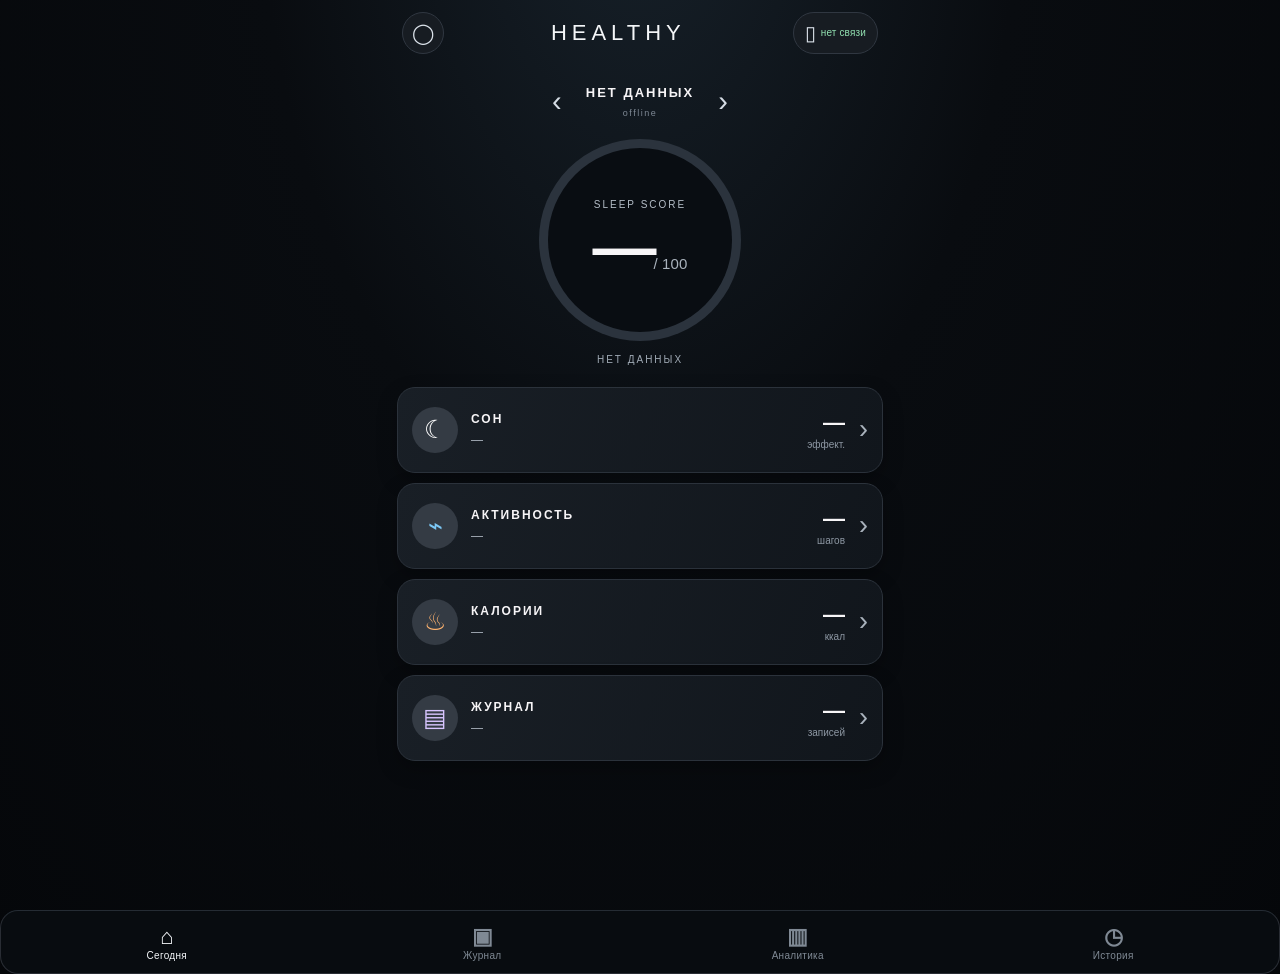
==== commit c0eef63c: "Add files via upload" ====
--- a/index.html
+++ b/index.html
@@ -87,12 +87,129 @@
 
 <script>
 const BACKEND='https://script.google.com/macros/s/AKfycbwUh9XEyN14Ui3lVHdFxf9Dnqb3eJG29ZO3kZD2prhyYe10GXJrNSCE9RurPBEw1p9BRA/exec';
+const DB_NAME='healthy-cache-v1',DB_VERSION=1,DB_STORE='days',DB_META='meta';
 let GOOGLE=null,WHOOP=null,NUTRITION=null,manual=JSON.parse(localStorage.getItem('healthyManual')||'[]');
 const labels={alcohol:'Алкоголь',caffeine:'Кофеин после обеда',anxiety:'Тревожность',migraine:'Мигрень'};
 const icons={alcohol:'🍷',caffeine:'☕',anxiety:'🌸',migraine:'🤕'};
 let viewDate=new Date();let currentType=null,currentState={};let analyticsDays=7;
-function loadJsonp(url){return new Promise((resolve,reject)=>{const cb='healthyCb_'+Date.now()+'_'+Math.random().toString(36).slice(2),s=document.createElement('script');let done=false;function clean(){if(done)return;done=true;clearTimeout(timer);try{delete window[cb]}catch(_){}if(s.parentNode)s.parentNode.removeChild(s)}const timer=setTimeout(()=>{clean();reject(new Error('timeout'))},20000);window[cb]=d=>{clean();if(d&&d.ok===false)reject(new Error(d.error||'Google Health error'));else resolve(d)};s.async=true;s.onerror=()=>{clean();reject(new Error('script load error'))};s.src=url+(url.includes('?')?'&':'?')+'callback='+encodeURIComponent(cb)+'&_='+Date.now();document.head.appendChild(s)})}
-async function boot(){try{WHOOP=await fetch('data.json?'+Date.now()).then(r=>r.json())}catch(e){WHOOP={physiologicalCycles:[],sleeps:[],workouts:[],journal:[]}}try{GOOGLE=await loadJsonp(BACKEND+'?action=data&days=60');if(!GOOGLE||!GOOGLE.ok)throw new Error('Google Health error');document.getElementById('liveStatus').textContent='свежие данные';document.getElementById('liveBadge').textContent='Google Health'}catch(e){console.error(e);GOOGLE=null;document.getElementById('liveStatus').textContent='нет связи';document.getElementById('liveBadge').textContent='offline'}try{const ds=latest()?.date||new Date().toISOString().slice(0,10);NUTRITION=await loadJsonp(BACKEND+'?action=fatsecret_range&startDate='+encodeURIComponent(ds)+'&endDate='+encodeURIComponent(ds));}catch(e){console.warn('FatSecret nutrition unavailable',e);NUTRITION=null}renderAll()}
+
+function openHealthyDb(){
+  return new Promise((resolve,reject)=>{
+    if(!('indexedDB' in window)){reject(new Error('IndexedDB недоступна'));return}
+    const req=indexedDB.open(DB_NAME,DB_VERSION);
+    req.onupgradeneeded=()=>{
+      const db=req.result;
+      if(!db.objectStoreNames.contains(DB_STORE))db.createObjectStore(DB_STORE,{keyPath:'date'});
+      if(!db.objectStoreNames.contains(DB_META))db.createObjectStore(DB_META,{keyPath:'key'});
+    };
+    req.onsuccess=()=>resolve(req.result);
+    req.onerror=()=>reject(req.error||new Error('Не удалось открыть локальную базу'));
+  });
+}
+async function dbGetAllDays(){
+  const db=await openHealthyDb();
+  return new Promise((resolve,reject)=>{
+    const tx=db.transaction(DB_STORE,'readonly'),req=tx.objectStore(DB_STORE).getAll();
+    req.onsuccess=()=>{db.close();resolve(req.result||[])};
+    req.onerror=()=>{db.close();reject(req.error)};
+  });
+}
+async function dbGetMeta(key){
+  const db=await openHealthyDb();
+  return new Promise((resolve,reject)=>{
+    const tx=db.transaction(DB_META,'readonly'),req=tx.objectStore(DB_META).get(key);
+    req.onsuccess=()=>{db.close();resolve(req.result?.value??null)};
+    req.onerror=()=>{db.close();reject(req.error)};
+  });
+}
+async function dbSaveSync(payload){
+  const db=await openHealthyDb();
+  return new Promise((resolve,reject)=>{
+    const tx=db.transaction([DB_STORE,DB_META],'readwrite');
+    const store=tx.objectStore(DB_STORE);
+    Object.values(payload.days||{}).forEach(day=>{if(day?.date)store.put(day)});
+    tx.objectStore(DB_META).put({key:'lastSync',value:payload.generatedAt||new Date().toISOString()});
+    tx.objectStore(DB_META).put({key:'lastRangeEnd',value:payload.range?.end||new Date().toISOString().slice(0,10)});
+    tx.oncomplete=()=>{db.close();resolve()};
+    tx.onerror=()=>{db.close();reject(tx.error||new Error('Не удалось сохранить данные'))};
+    tx.onabort=()=>{db.close();reject(tx.error||new Error('Сохранение прервано'))};
+  });
+}
+function mergeGoogleDays(base,incoming){
+  const merged={...(base||{}),...(incoming||{})};
+  merged.days={...(base?.days||{}),...(incoming?.days||{})};
+  merged.ok=true;merged.source='Google Health API';
+  merged.generatedAt=incoming?.generatedAt||base?.generatedAt||null;
+  merged.range={start:base?.range?.start||incoming?.range?.start||null,end:incoming?.range?.end||base?.range?.end||null};
+  merged.rawCounts=incoming?.rawCounts||base?.rawCounts||{};
+  return merged;
+}
+function dateShift(ds,offset){
+  const d=new Date(ds+'T12:00:00Z');d.setUTCDate(d.getUTCDate()+offset);return d.toISOString().slice(0,10);
+}
+function todayLocalISO(){
+  const d=new Date();return `${d.getFullYear()}-${String(d.getMonth()+1).padStart(2,'0')}-${String(d.getDate()).padStart(2,'0')}`;
+}
+function loadJsonp(url,timeoutMs=90000){
+  return new Promise((resolve,reject)=>{
+    const cb='healthyCb_'+Date.now()+'_'+Math.random().toString(36).slice(2),s=document.createElement('script');
+    let done=false;
+    function clean(){if(done)return;done=true;clearTimeout(timer);try{delete window[cb]}catch(_){}if(s.parentNode)s.parentNode.removeChild(s)}
+    const timer=setTimeout(()=>{clean();reject(new Error('timeout'))},timeoutMs);
+    window[cb]=d=>{clean();if(d&&d.ok===false)reject(new Error(d.error||'Google Health error'));else resolve(d)};
+    s.async=true;s.onerror=()=>{clean();reject(new Error('script load error'))};
+    s.src=url+(url.includes('?')?'&':'?')+'callback='+encodeURIComponent(cb)+'&_='+Date.now();
+    document.head.appendChild(s);
+  });
+}
+function setConnectionStatus(text,badge){
+  const status=document.getElementById('liveStatus'),liveBadge=document.getElementById('liveBadge');
+  if(status)status.textContent=text;if(liveBadge)liveBadge.textContent=badge;
+}
+async function loadCachedGoogle(){
+  try{
+    const rows=await dbGetAllDays();
+    if(rows.length){
+      const map={};rows.forEach(day=>{map[day.date]=day});
+      GOOGLE={ok:true,source:'Google Health API (локальный кэш)',days:map,range:{start:rows.map(x=>x.date).sort()[0],end:rows.map(x=>x.date).sort().slice(-1)[0]}};
+      return true;
+    }
+  }catch(e){console.warn('IndexedDB cache unavailable',e)}
+  return false;
+}
+async function syncGoogle(){
+  const cachedDays=Object.keys(GOOGLE?.days||{}).sort();
+  const lastDate=cachedDays.length?cachedDays[cachedDays.length-1]:null;
+  const today=todayLocalISO();
+  const startDate=lastDate?dateShift(lastDate,-3):dateShift(today,-59);
+  const url=BACKEND+'?action=data&days=90&startDate='+encodeURIComponent(startDate)+'&endDate='+encodeURIComponent(today);
+  const fresh=await loadJsonp(url,90000);
+  if(!fresh||!fresh.ok||!fresh.days)throw new Error('Некорректный ответ Google Health');
+  GOOGLE=mergeGoogleDays(GOOGLE,fresh);
+  await dbSaveSync(fresh);
+  setConnectionStatus('синхронизировано','Google Health · обновлено');
+}
+async function boot(){
+  try{WHOOP=await fetch('data.json?'+Date.now()).then(r=>r.json())}
+  catch(e){WHOOP={physiologicalCycles:[],sleeps:[],workouts:[],journal:[]}}
+  const hasCache=await loadCachedGoogle();
+  if(hasCache){setConnectionStatus('из кэша','локальные данные');renderAll()}
+  else{setConnectionStatus('загрузка…','первая загрузка')}
+  try{
+    await syncGoogle();
+    renderAll();
+  }catch(e){
+    console.error('Google Health sync failed:',e);
+    setConnectionStatus(hasCache?'офлайн':'нет связи',hasCache?'сохранённые данные':'offline');
+    if(!hasCache)GOOGLE=null;
+    renderAll();
+  }
+  try{
+    const ds=latest()?.date||todayLocalISO();
+    NUTRITION=await loadJsonp(BACKEND+'?action=fatsecret_range&startDate='+encodeURIComponent(ds)+'&endDate='+encodeURIComponent(ds),45000);
+  }catch(e){console.warn('FatSecret nutrition unavailable',e);NUTRITION=null}
+  renderAll();
+}
 function days(){return Object.values(GOOGLE?.days||{}).sort((a,b)=>String(b.date).localeCompare(String(a.date)))}
 function latest(){return days()[0]||null}
 function fmtDate(ds){return new Date(ds+'T12:00:00').toLocaleDateString('ru-RU',{weekday:'long',day:'numeric',month:'long'})}
@@ -101,9 +218,9 @@
 function nutritionDay(){const ds=latest()?.date;return ds?NUTRITION?.days?.[ds]||null:null}
 function journalCountToday(){const ds=latest()?.date||new Date().toISOString().slice(0,10);return allEventsForDate(ds).length}
 function renderToday(){
-const d=latest();if(!d){document.getElementById('todayDate').textContent='Нет данных';return}
+const d=latest();if(!d){document.getElementById('todayDate').textContent='Нет данных';document.getElementById('homeScoreCaption').textContent='НЕТ ДАННЫХ';return}
 document.getElementById('todayDate').textContent=fmtDate(d.date);
-const score=d.sleepScore ?? d.sleep?.score ?? null;const sleepMin=d.sleep?.durationMin??null;const eff=d.sleep?.efficiencyPct??null;
+const score=d.sleepScore ?? d.sleep?.score ?? null;const sleepMin=d.sleep?.durationMin??null;const eff=d.sleep?.efficiencyPct??d.sleep?.sleepEfficiencyPct??null;
 document.getElementById('homeSleepScore').textContent=score!=null?Math.round(score):'—';
 document.getElementById('homeSleepSub').textContent=minsText(sleepMin);
 document.getElementById('homeScoreRing').style.setProperty('--score',Math.max(0,Math.min(100,Number(score)||0))*3.6+'deg');document.getElementById('homeScoreCaption').textContent=score!=null?(score>=85?'ВЫСОКИЙ РЕЗУЛЬТАТ':score>=70?'ХОРОШИЙ РЕЗУЛЬТАТ':'ЕСТЬ ЧТО УЛУЧШИТЬ'):'НЕТ ДАННЫХ';document.getElementById('homeSleepEff').textContent=eff!=null?Math.round(eff)+'%':'—';
@@ -112,7 +229,7 @@
 const n=nutritionDay(),tot=n?.totals||{};const kcal=tot.calories!=null?Number(tot.calories):null;document.getElementById('homeCalories').textContent=kcal!=null?Math.round(kcal)+' ккал':'—';document.getElementById('homeNutritionSub').textContent=kcal!=null?'Б '+Math.round(tot.protein||0)+' · Ж '+Math.round(tot.fat||0)+' · У '+Math.round(tot.carbohydrate||0):'FatSecret не загрузился';
 document.getElementById('homeJournalCount').textContent=journalCountToday();document.getElementById('homeJournalSub').textContent=journalCountToday()===1?'запись':'записей';
 renderSleepDetail();renderActivityDetail();renderNutritionDetail();}
-function renderSleepDetail(){const d=latest(),s=d?.sleep;if(!d||!s){document.getElementById('sleepDetailContent').innerHTML='<div class="empty">Нет данных сна.</div>';return}const score=d.sleepScore??s.score??null;document.getElementById('sleepDetailContent').innerHTML=`<section class="detailKpis"><div class="detailKpi"><div class="k">Sleep Score</div><div class="v">${score!=null?Math.round(score):'—'} / 100</div></div><div class="detailKpi"><div class="k">Эффективность</div><div class="v">${s.efficiencyPct!=null?Number(s.efficiencyPct).toFixed(1)+'%':'—'}</div></div><div class="detailKpi"><div class="k">Сон</div><div class="v">${minsText(s.durationMin)}</div></div><div class="detailKpi"><div class="k">В постели</div><div class="v">${minsText(s.inBedDurationMin)}</div></div></section><section class="detailCard"><h3>Структура сна</h3><div class="detailRow"><span>Deep</span><b>${s.deepMin!=null?Math.round(s.deepMin)+' мин':'—'}</b></div><div class="detailRow"><span>REM</span><b>${s.remMin!=null?Math.round(s.remMin)+' мин':'—'}</b></div><div class="detailRow"><span>Light</span><b>${s.lightMin!=null?Math.round(s.lightMin)+' мин':'—'}</b></div><div class="detailRow"><span>Awake</span><b>${s.awakeMin!=null?Math.round(s.awakeMin)+' мин':'—'}</b></div></section><section class="detailCard"><h3>Оценка Healthy</h3><div class="detailMuted">Наш прозрачный Sleep Score v2 калиброван по твоим 4 известным Google Score. Это не формула Google.</div></section>`}
+function renderSleepDetail(){const d=latest(),s=d?.sleep;if(!d||!s){document.getElementById('sleepDetailContent').innerHTML='<div class="empty">Нет данных сна.</div>';return}const score=d.sleepScore??s.score??null;document.getElementById('sleepDetailContent').innerHTML=`<section class="detailKpis"><div class="detailKpi"><div class="k">Sleep Score</div><div class="v">${score!=null?Math.round(score):'—'} / 100</div></div><div class="detailKpi"><div class="k">Эффективность</div><div class="v">${(s.efficiencyPct??s.sleepEfficiencyPct)!=null?Number(s.efficiencyPct??s.sleepEfficiencyPct).toFixed(1)+'%':'—'}</div></div><div class="detailKpi"><div class="k">Сон</div><div class="v">${minsText(s.durationMin)}</div></div><div class="detailKpi"><div class="k">В постели</div><div class="v">${minsText(s.inBedDurationMin??s.timeInBedMin)}</div></div></section><section class="detailCard"><h3>Структура сна</h3><div class="detailRow"><span>Deep</span><b>${s.deepMin!=null?Math.round(s.deepMin)+' мин':'—'}</b></div><div class="detailRow"><span>REM</span><b>${s.remMin!=null?Math.round(s.remMin)+' мин':'—'}</b></div><div class="detailRow"><span>Light</span><b>${s.lightMin!=null?Math.round(s.lightMin)+' мин':'—'}</b></div><div class="detailRow"><span>Awake</span><b>${s.awakeMin!=null?Math.round(s.awakeMin)+' мин':'—'}</b></div></section><section class="detailCard"><h3>Оценка Healthy</h3><div class="detailMuted">Наш прозрачный Sleep Score v2 калиброван по твоим 4 известным Google Score. Это не формула Google.</div></section>`}
 function renderActivityDetail(){const d=latest();if(!d){return}const ws=d.workouts||[],levels=d.activityLevel||[],zones=d.timeInHeartRateZone||[];const mins=levels.reduce((a,x)=>a+Number(x.durationMin||0),0);const active=levels.filter(x=>x.type!=='SEDENTARY').reduce((a,x)=>a+Number(x.durationMin||0),0);const zt=zones.reduce((a,x)=>a+Number(x.durationMin||0),0);document.getElementById('activityDetailContent').innerHTML=`<section class="detailKpis"><div class="detailKpi"><div class="k">Шаги</div><div class="v">${d.steps!=null?Number(d.steps).toLocaleString('ru-RU'):'—'}</div></div><div class="detailKpi"><div class="k">Активные минуты</div><div class="v">${Math.round(active)}</div></div><div class="detailKpi"><div class="k">HR-зоны</div><div class="v">${Math.round(zt)} мин</div></div><div class="detailKpi"><div class="k">Тренировки</div><div class="v">${ws.length}</div></div></section><section class="detailCard"><h3>Активность за день</h3><div class="detailBar"><i style="width:${Math.min(100,active/180*100)}%"></i></div><div class="detailMuted" style="margin-top:8px">${Math.round(active)} из условных 180 активных минут</div></section><section class="detailCard"><h3>Тренировки</h3>${ws.length?ws.map(w=>`<div class="detailRow"><span>${esc(w.name||prettyType(w.type))}</span><b>${w.durationMin!=null?Math.round(w.durationMin)+' мин':'—'}</b></div>`).join(''):'<div class="empty">Тренировок за этот день нет.</div>'}</section>`}
 function renderNutritionDetail(){const n=nutritionDay(),t=n?.totals||{};document.getElementById('nutritionDetailContent').innerHTML=`<section class="detailKpis"><div class="detailKpi"><div class="k">Калории</div><div class="v">${t.calories!=null?Math.round(t.calories)+' ккал':'—'}</div></div><div class="detailKpi"><div class="k">Белок</div><div class="v">${t.protein!=null?Math.round(t.protein)+' г':'—'}</div></div><div class="detailKpi"><div class="k">Жиры</div><div class="v">${t.fat!=null?Math.round(t.fat)+' г':'—'}</div></div><div class="detailKpi"><div class="k">Углеводы</div><div class="v">${t.carbohydrate!=null?Math.round(t.carbohydrate)+' г':'—'}</div></div></section><section class="detailCard"><h3>Калории</h3><div class="detailBar"><i style="width:${t.calories!=null?Math.min(100,Number(t.calories)/1650*100):0}%"></i></div><div class="detailMuted" style="margin-top:8px">Цель 1650 ккал</div></section><section class="detailCard"><h3>Питание</h3><div class="detailMuted">Данные загружаются из FatSecret за выбранный день и не сохраняются в историю приложения.</div></section>`}
 function prettyType(x){return String(x||'Тренировка').toLowerCase().replaceAll('_',' ')}
@@ -256,7 +373,7 @@
 function whoopPhys(){return (WHOOP?.physiologicalCycles||[]).filter(x=>x['Cycle start time']).sort((a,b)=>new Date(b['Cycle start time'])-new Date(a['Cycle start time']))}function whoopSleep(){return (WHOOP?.sleeps||[]).filter(x=>x['Asleep duration (min)']!=null).sort((a,b)=>new Date(b['Cycle start time'])-new Date(a['Cycle start time']))}
 function renderHistory(){const root=document.getElementById('historyList'),ps=whoopPhys().slice(0,30),ss=whoopSleep();if(!ps.length){root.innerHTML='<div class="empty">WHOOP history пока не загружена.</div>';return}root.innerHTML=ps.map(p=>{const ds=String(p['Cycle start time']).slice(0,10),s=ss.find(x=>String(x['Cycle start time']).slice(0,10)===ds);return `<section class="card historyDay"><div class="date">${fmtDate(ds)}</div><div class="historyGrid"><div class="historyMetric"><div class="k">Recovery</div><div class="v">${p['Recovery score %']!=null?Math.round(p['Recovery score %']):'—'}</div></div><div class="historyMetric"><div class="k">HRV</div><div class="v">${p['Heart rate variability (ms)']!=null?Math.round(p['Heart rate variability (ms)']):'—'}</div></div><div class="historyMetric"><div class="k">RHR</div><div class="v">${p['Resting heart rate (bpm)']!=null?Math.round(p['Resting heart rate (bpm)']):'—'}</div></div><div class="historyMetric"><div class="k">Day Strain</div><div class="v">${p['Day Strain']!=null?Number(p['Day Strain']).toFixed(1):'—'}</div></div></div>${s?`<div class="historySleep">Сон ${minsText(s['Asleep duration (min)'])} · Sleep Performance ${s['Sleep performance %']!=null?Math.round(s['Sleep performance %'])+'%':'—'}</div>`:''}</section>`}).join('')}
 function renderAll(){renderToday();renderCalendar();document.getElementById('journalSummary').innerHTML=periodSummary('month');selectDay(new Date().toISOString().slice(0,10));renderAnalytics();renderHistory()}
-function showPage(id,btn){document.querySelectorAll('.page').forEach(x=>x.classList.remove('active'));document.getElementById(id).classList.add('active');document.querySelectorAll('.bottom button').forEach(x=>x.classList.remove('active'));if(btn)btn.classList.add('active');document.getElementById('title').textContent={today:'Сегодня',journal:'Журнал',analytics:'Аналитика',history:'История',sleepDetail:'Сон',activityDetail:'Активность',nutritionDetail:'Калории'}[id]||'Сегодня'}
+function showPage(id,btn){document.querySelectorAll('.page').forEach(x=>x.classList.remove('active'));document.getElementById(id).classList.add('active');document.querySelectorAll('.bottom button').forEach(x=>x.classList.remove('active'));if(btn)btn.classList.add('active');document.title='Healthy — '+({today:'Сегодня',journal:'Журнал',analytics:'Аналитика',history:'История',sleepDetail:'Сон',activityDetail:'Активность',nutritionDetail:'Калории'}[id]||'Сегодня')}
 function openDetail(id,title){showPage(id,null);window.scrollTo({top:0,behavior:'smooth'})}
 function backHome(){const b=document.querySelector('.bottom button');showPage('today',b);window.scrollTo({top:0,behavior:'smooth'})}
 function openLog(type){currentType=type;currentState={};document.getElementById('modalTitle').textContent=labels[type];const target=new Date(Date.now()-86400000).toLocaleDateString('ru-RU',{day:'numeric',month:'long'});let body='';if(type==='alcohol')body=`<div class="sub">Вчера · ${target}<br>Сколько выпила?</div><div class="choiceGrid">${[0,1,2,3,4].map(n=>`<button class="choice" onclick="pick(${n},this)">${n}<br><small>бокал${n===1?'':'а'}</small></button>`).join('')}</div><textarea id="logNote" class="note" placeholder="Комментарий (необязательно)"></textarea>`;if(type==='caffeine')body=`<div class="sub">Вчера · ${target}<br>Сколько чашек после обеда?</div><div class="choiceGrid">${[0,1,2,3,4].map(n=>`<button class="choice" onclick="pick(${n},this)">${n}<br><small>чашек</small></button>`).join('')}</div><textarea id="logNote" class="note" placeholder="Например: латте в 16:00"></textarea>`;if(type==='anxiety')body=`<div class="sub">Вчера · ${target}<br>Выбери интенсивность</div><div class="choiceGrid">${['0<br><small>слегка тревожно</small>','1<br><small>телесное ощущение, без паники</small>','2<br><small>сильная атака: паника/слёзы/страх</small>'].map((x,i)=>`<button class="choice" onclick="pick(${i},this)">${x}</button>`).join('')}</div><input id="duration" class="duration" type="number" min="0" placeholder="Сколько длилось, минут — необязательно"><textarea id="logNote" class="note" placeholder="Комментарий — по желанию"></textarea><button class="noneBtn modalNone" onclick="markNoneFromModal('anxiety')">Не было тревожки</button>`;if(type==='migraine')body=`<div class="sub">Вчера · ${target}<br>Выбери интенсивность</div><div class="choiceGrid">${['0<br><small>таблетка до начала / ранние признаки</small>','1<br><small>суматриптан + ОКИ, пришлось держать голову</small>','2<br><small>сильный приступ: тошнота / светобоязнь</small>'].map((x,i)=>`<button class="choice" onclick="pick(${i},this)">${x}</button>`).join('')}</div><div class="sub">Какие лекарства?</div><div class="meds"><button class="med" onclick="toggleMed('sumatriptan',this)">Суматриптан</button><button class="med" onclick="toggleMed('oki',this)">ОКИ</button><button class="med" onclick="toggleMed('other',this)">Другое</button></div><textarea id="logNote" class="note" placeholder="Комментарий — по желанию"></textarea><button class="noneBtn modalNone" onclick="markNoneFromModal('migraine')">Не было мигрени</button>`;document.getElementById('modalBody').innerHTML=body+'<button class="save" onclick="saveLog()">Сохранить</button>';document.getElementById('modal').classList.add('open')}
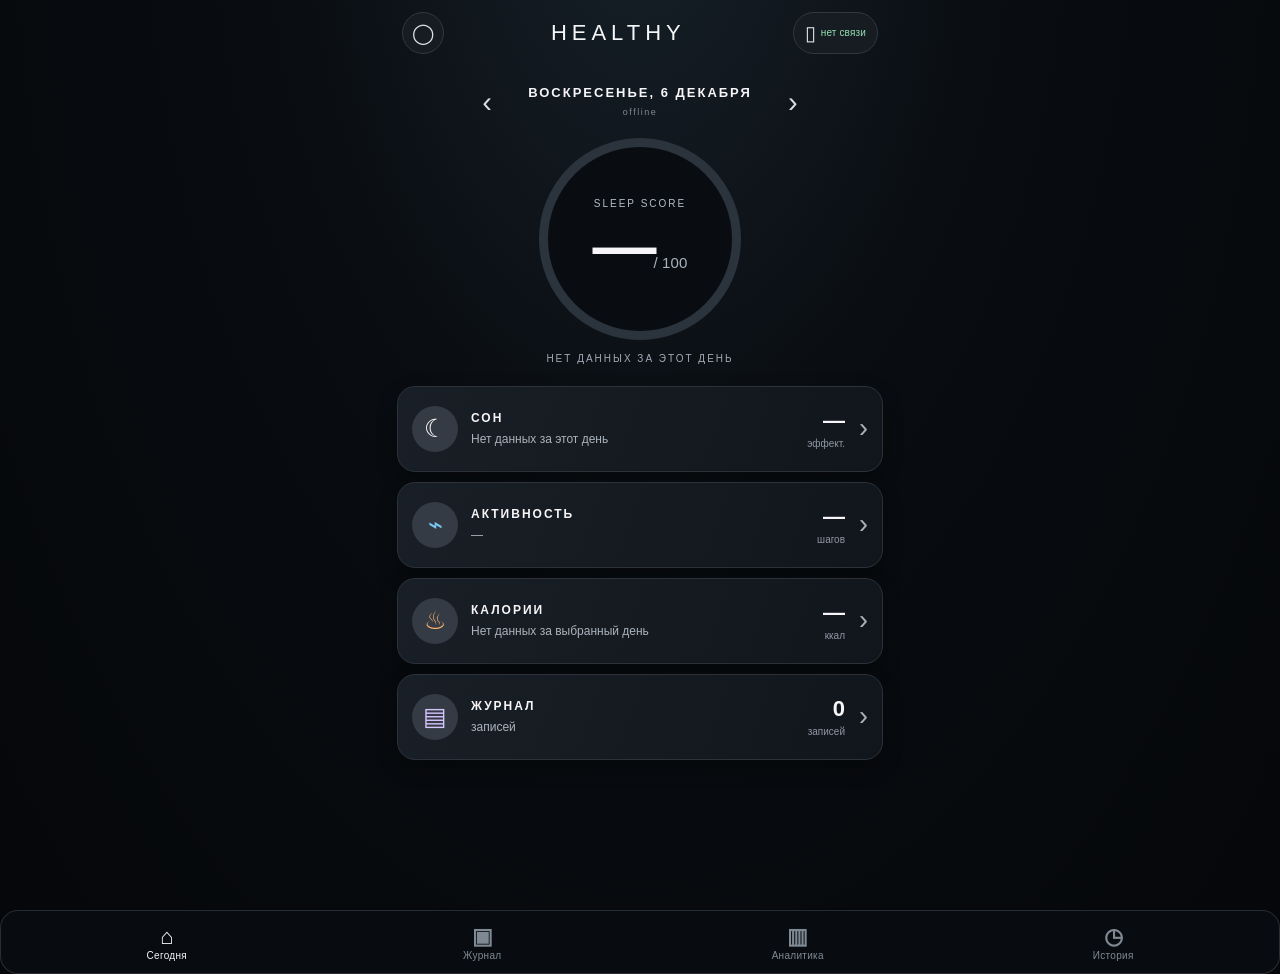
==== commit 4e9dd879: "Add files via upload" ====
--- a/index.html
+++ b/index.html
@@ -33,6 +33,14 @@
 .detailPage .toolbar h2,.toolbar h2{letter-spacing:.5px}.card,.detailCard,.detailKpi{background:linear-gradient(140deg,#171d24,#10151b);border-color:#29313a;box-shadow:0 8px 22px #0003}.badge{background:#151c23;border-color:#2e3944;color:#aeb9c5}
 @media(max-width:380px){.scoreRing{width:178px;height:178px}.scoreRing strong{font-size:56px}.whoopRow{gap:9px;padding:11px}.whoopRowIcon{flex-basis:40px;width:40px;height:40px}.whoopRowStat{min-width:57px}.whoopRowStat strong{font-size:19px}}
 
+
+.dateArrow{border:0;background:transparent;color:#d5dce4;font-size:29px;font-weight:200;width:34px;height:38px;cursor:pointer}
+.reminderCard{border:1px solid #303741;background:linear-gradient(140deg,#171d24,#10151b);border-radius:17px;padding:13px;margin:10px 0}
+.reminderHead{display:flex;justify-content:space-between;align-items:center;gap:10px}
+.reminderHead b{font-size:12px;letter-spacing:.5px}
+.reminderHead small{display:block;color:#9ba3ad;font-size:10px;margin-top:4px;line-height:1.4}
+.reminderButton{border:1px solid #56616e;background:#252d36;color:#f4f7fa;border-radius:20px;padding:9px 12px;font-size:11px;white-space:nowrap}
+.reminderStatus{font-size:10px;color:#9ba3ad;margin-top:8px;line-height:1.4}
 </style>
 </head>
 <body>
@@ -40,7 +48,7 @@
 <header class="whoopTop"><div class="whoopUser">◯</div><div class="whoopBrand">HEALTHY</div><div class="whoopDevice"><span class="deviceGlyph">▯</span><span id="liveStatus">●</span></div></header>
 
 <main id="today" class="page active">
-  <div class="whoopDate"><span>‹</span><div><b id="todayDate">Загружаем данные…</b><small id="liveBadge">GOOGLE HEALTH</small></div><span>›</span></div>
+  <div class="whoopDate"><button class="dateArrow" aria-label="Предыдущий день" onclick="changeDashboardDay(-1)">‹</button><div><b id="todayDate">Загружаем данные…</b><small id="liveBadge">GOOGLE HEALTH</small></div><button class="dateArrow" aria-label="Следующий день" onclick="changeDashboardDay(1)">›</button></div>
   <section class="scoreHero"><div class="scoreRing" id="homeScoreRing"><div><small>SLEEP SCORE</small><strong id="homeSleepScore">—</strong><em>/ 100</em></div></div><div class="scoreCaption" id="homeScoreCaption">ПОСЛЕДНЯЯ НОЧЬ</div></section>
   <div class="whoopList">
     <button class="whoopRow" onclick="openDetail('sleepDetail','Сон')"><span class="whoopRowIcon sleepIcon">☾</span><span class="whoopRowMain"><b>СОН</b><small id="homeSleepSub">—</small></span><span class="whoopRowStat"><strong id="homeSleepEff">—</strong><small>эффект.</small></span><span class="whoopChevron">›</span></button>
@@ -56,6 +64,10 @@
 
 <main id="journal" class="page">
   <div class="toolbar"><h2>Журнал</h2><button class="more">•••</button></div>
+  <section class="reminderCard">
+    <div class="reminderHead"><div><b>НАПОМИНАНИЕ О ЖУРНАЛЕ · 10:00</b><small>Напомнить утром отметить вчерашний день</small></div><button class="reminderButton" id="reminderButton" onclick="enableJournalReminder()">Включить</button></div>
+    <div class="reminderStatus" id="reminderStatus">Для напоминания при закрытом приложении потребуется отдельный push-сервер.</div>
+  </section>
   <div class="switch" id="journalSwitch"><button class="active" onclick="setJournalView('month',this)">Месяц</button><button onclick="setJournalView('week',this)">Неделя</button><button onclick="setJournalView('year',this)">Год</button></div>
   <section id="journalSummary" class="card periodSummary"></section>
   <section class="card" id="journalCalendar"><div class="month"><button class="arrow" onclick="changeMonth(-1)">‹</button><strong id="monthTitle">—</strong><button class="arrow" onclick="changeMonth(1)">›</button></div><div class="calendar" id="calendar"></div><div class="legend"><span><i class="dot mig"></i> Мигрень</span><span><i class="dot anx"></i> Тревожность</span><span><i class="dot alc"></i> Алкоголь</span><span><i class="dot caf"></i> Кофеин</span><span><i class="dot cycle"></i> Цикл</span></div></section>
@@ -92,6 +104,7 @@
 const labels={alcohol:'Алкоголь',caffeine:'Кофеин после обеда',anxiety:'Тревожность',migraine:'Мигрень'};
 const icons={alcohol:'🍷',caffeine:'☕',anxiety:'🌸',migraine:'🤕'};
 let viewDate=new Date();let currentType=null,currentState={};let analyticsDays=7;
+let selectedDashboardDate=null;const nutritionCache={};let reminderTimer=null;
 
 function openHealthyDb(){
   return new Promise((resolve,reject)=>{
@@ -150,6 +163,25 @@
 function todayLocalISO(){
   const d=new Date();return `${d.getFullYear()}-${String(d.getMonth()+1).padStart(2,'0')}-${String(d.getDate()).padStart(2,'0')}`;
 }
+function shiftDate(ds,offset){
+ const d=new Date(ds+'T12:00:00');d.setDate(d.getDate()+offset);
+ return `${d.getFullYear()}-${String(d.getMonth()+1).padStart(2,'0')}-${String(d.getDate()).padStart(2,'0')}`;
+}
+function changeDashboardDay(delta){
+ const base=selectedDashboardDate||latest()?.date||todayLocalISO(),next=shiftDate(base,delta);
+ if(next>todayLocalISO())return;
+ selectedDashboardDate=next;renderToday();
+ loadNutritionForDate(next).then(()=>{renderToday();renderNutritionDetail()});
+}
+async function loadNutritionForDate(ds){
+ if(!ds)return null;
+ if(Object.prototype.hasOwnProperty.call(nutritionCache,ds)){NUTRITION=nutritionCache[ds];return NUTRITION}
+ try{
+  const result=await loadJsonp(BACKEND+'?action=fatsecret_range&startDate='+encodeURIComponent(ds)+'&endDate='+encodeURIComponent(ds),45000);
+  nutritionCache[ds]=result;NUTRITION=result;return result;
+ }catch(e){console.warn('FatSecret unavailable for '+ds,e);nutritionCache[ds]=null;NUTRITION=null;return null}
+}
+
 function loadJsonp(url,timeoutMs=90000){
   return new Promise((resolve,reject)=>{
     const cb='healthyCb_'+Date.now()+'_'+Math.random().toString(36).slice(2),s=document.createElement('script');
@@ -204,22 +236,34 @@
     if(!hasCache)GOOGLE=null;
     renderAll();
   }
-  try{
-    const ds=latest()?.date||todayLocalISO();
-    NUTRITION=await loadJsonp(BACKEND+'?action=fatsecret_range&startDate='+encodeURIComponent(ds)+'&endDate='+encodeURIComponent(ds),45000);
-  }catch(e){console.warn('FatSecret nutrition unavailable',e);NUTRITION=null}
-  renderAll();
+  selectedDashboardDate=latest()?.date||todayLocalISO();
+  await loadNutritionForDate(selectedDashboardDate);
+  renderAll();updateReminderUi();startReminderWatcher();
 }
 function days(){return Object.values(GOOGLE?.days||{}).sort((a,b)=>String(b.date).localeCompare(String(a.date)))}
 function latest(){return days()[0]||null}
 function fmtDate(ds){return new Date(ds+'T12:00:00').toLocaleDateString('ru-RU',{weekday:'long',day:'numeric',month:'long'})}
 function minsText(m){if(m==null)return '—';return `${Math.floor(m/60)} ч ${Math.round(m%60)} мин`}
 function shortMins(m){if(m==null)return '—';return `${Math.floor(m/60)}:${String(Math.round(m%60)).padStart(2,'0')}`}
-function nutritionDay(){const ds=latest()?.date;return ds?NUTRITION?.days?.[ds]||null:null}
-function journalCountToday(){const ds=latest()?.date||new Date().toISOString().slice(0,10);return allEventsForDate(ds).length}
+function nutritionDay(){const ds=selectedDashboardDate||latest()?.date;return ds?(nutritionCache[ds]?.days?.[ds]||NUTRITION?.days?.[ds]||null):null}
+function journalCountToday(){const ds=selectedDashboardDate||latest()?.date||todayLocalISO();return allEventsForDate(ds).length}
 function renderToday(){
-const d=latest();if(!d){document.getElementById('todayDate').textContent='Нет данных';document.getElementById('homeScoreCaption').textContent='НЕТ ДАННЫХ';return}
-document.getElementById('todayDate').textContent=fmtDate(d.date);
+const ds=selectedDashboardDate||latest()?.date||todayLocalISO(),d=GOOGLE?.days?.[ds]||null;
+document.getElementById('todayDate').textContent=fmtDate(ds);
+if(!d){
+ document.getElementById('homeSleepScore').textContent='—';
+ document.getElementById('homeSleepSub').textContent='Нет данных за этот день';
+ document.getElementById('homeSleepEff').textContent='—';
+ document.getElementById('homeSteps').textContent='—';
+ document.getElementById('homeActivitySub').textContent='—';
+ document.getElementById('homeCalories').textContent='—';
+ document.getElementById('homeNutritionSub').textContent='Нет данных за выбранный день';
+ document.getElementById('homeJournalCount').textContent=journalCountToday();
+ document.getElementById('homeJournalSub').textContent='записей';
+ document.getElementById('homeScoreCaption').textContent='НЕТ ДАННЫХ ЗА ЭТОТ ДЕНЬ';
+ document.getElementById('homeScoreRing').style.setProperty('--score','0deg');
+ renderSleepDetail();renderActivityDetail();renderNutritionDetail();return;
+}
 const score=d.sleepScore ?? d.sleep?.score ?? null;const sleepMin=d.sleep?.durationMin??null;const eff=d.sleep?.efficiencyPct??d.sleep?.sleepEfficiencyPct??null;
 document.getElementById('homeSleepScore').textContent=score!=null?Math.round(score):'—';
 document.getElementById('homeSleepSub').textContent=minsText(sleepMin);
@@ -229,8 +273,8 @@
 const n=nutritionDay(),tot=n?.totals||{};const kcal=tot.calories!=null?Number(tot.calories):null;document.getElementById('homeCalories').textContent=kcal!=null?Math.round(kcal)+' ккал':'—';document.getElementById('homeNutritionSub').textContent=kcal!=null?'Б '+Math.round(tot.protein||0)+' · Ж '+Math.round(tot.fat||0)+' · У '+Math.round(tot.carbohydrate||0):'FatSecret не загрузился';
 document.getElementById('homeJournalCount').textContent=journalCountToday();document.getElementById('homeJournalSub').textContent=journalCountToday()===1?'запись':'записей';
 renderSleepDetail();renderActivityDetail();renderNutritionDetail();}
-function renderSleepDetail(){const d=latest(),s=d?.sleep;if(!d||!s){document.getElementById('sleepDetailContent').innerHTML='<div class="empty">Нет данных сна.</div>';return}const score=d.sleepScore??s.score??null;document.getElementById('sleepDetailContent').innerHTML=`<section class="detailKpis"><div class="detailKpi"><div class="k">Sleep Score</div><div class="v">${score!=null?Math.round(score):'—'} / 100</div></div><div class="detailKpi"><div class="k">Эффективность</div><div class="v">${(s.efficiencyPct??s.sleepEfficiencyPct)!=null?Number(s.efficiencyPct??s.sleepEfficiencyPct).toFixed(1)+'%':'—'}</div></div><div class="detailKpi"><div class="k">Сон</div><div class="v">${minsText(s.durationMin)}</div></div><div class="detailKpi"><div class="k">В постели</div><div class="v">${minsText(s.inBedDurationMin??s.timeInBedMin)}</div></div></section><section class="detailCard"><h3>Структура сна</h3><div class="detailRow"><span>Deep</span><b>${s.deepMin!=null?Math.round(s.deepMin)+' мин':'—'}</b></div><div class="detailRow"><span>REM</span><b>${s.remMin!=null?Math.round(s.remMin)+' мин':'—'}</b></div><div class="detailRow"><span>Light</span><b>${s.lightMin!=null?Math.round(s.lightMin)+' мин':'—'}</b></div><div class="detailRow"><span>Awake</span><b>${s.awakeMin!=null?Math.round(s.awakeMin)+' мин':'—'}</b></div></section><section class="detailCard"><h3>Оценка Healthy</h3><div class="detailMuted">Наш прозрачный Sleep Score v2 калиброван по твоим 4 известным Google Score. Это не формула Google.</div></section>`}
-function renderActivityDetail(){const d=latest();if(!d){return}const ws=d.workouts||[],levels=d.activityLevel||[],zones=d.timeInHeartRateZone||[];const mins=levels.reduce((a,x)=>a+Number(x.durationMin||0),0);const active=levels.filter(x=>x.type!=='SEDENTARY').reduce((a,x)=>a+Number(x.durationMin||0),0);const zt=zones.reduce((a,x)=>a+Number(x.durationMin||0),0);document.getElementById('activityDetailContent').innerHTML=`<section class="detailKpis"><div class="detailKpi"><div class="k">Шаги</div><div class="v">${d.steps!=null?Number(d.steps).toLocaleString('ru-RU'):'—'}</div></div><div class="detailKpi"><div class="k">Активные минуты</div><div class="v">${Math.round(active)}</div></div><div class="detailKpi"><div class="k">HR-зоны</div><div class="v">${Math.round(zt)} мин</div></div><div class="detailKpi"><div class="k">Тренировки</div><div class="v">${ws.length}</div></div></section><section class="detailCard"><h3>Активность за день</h3><div class="detailBar"><i style="width:${Math.min(100,active/180*100)}%"></i></div><div class="detailMuted" style="margin-top:8px">${Math.round(active)} из условных 180 активных минут</div></section><section class="detailCard"><h3>Тренировки</h3>${ws.length?ws.map(w=>`<div class="detailRow"><span>${esc(w.name||prettyType(w.type))}</span><b>${w.durationMin!=null?Math.round(w.durationMin)+' мин':'—'}</b></div>`).join(''):'<div class="empty">Тренировок за этот день нет.</div>'}</section>`}
+function renderSleepDetail(){const d=GOOGLE?.days?.[selectedDashboardDate||latest()?.date],s=d?.sleep;if(!d||!s){document.getElementById('sleepDetailContent').innerHTML='<div class="empty">Нет данных сна.</div>';return}const score=d.sleepScore??s.score??null;document.getElementById('sleepDetailContent').innerHTML=`<section class="detailKpis"><div class="detailKpi"><div class="k">Sleep Score</div><div class="v">${score!=null?Math.round(score):'—'} / 100</div></div><div class="detailKpi"><div class="k">Эффективность</div><div class="v">${(s.efficiencyPct??s.sleepEfficiencyPct)!=null?Number(s.efficiencyPct??s.sleepEfficiencyPct).toFixed(1)+'%':'—'}</div></div><div class="detailKpi"><div class="k">Сон</div><div class="v">${minsText(s.durationMin)}</div></div><div class="detailKpi"><div class="k">В постели</div><div class="v">${minsText(s.inBedDurationMin??s.timeInBedMin)}</div></div></section><section class="detailCard"><h3>Структура сна</h3><div class="detailRow"><span>Deep</span><b>${s.deepMin!=null?Math.round(s.deepMin)+' мин':'—'}</b></div><div class="detailRow"><span>REM</span><b>${s.remMin!=null?Math.round(s.remMin)+' мин':'—'}</b></div><div class="detailRow"><span>Light</span><b>${s.lightMin!=null?Math.round(s.lightMin)+' мин':'—'}</b></div><div class="detailRow"><span>Awake</span><b>${s.awakeMin!=null?Math.round(s.awakeMin)+' мин':'—'}</b></div></section><section class="detailCard"><h3>Оценка Healthy</h3><div class="detailMuted">Наш прозрачный Sleep Score v2 калиброван по твоим 4 известным Google Score. Это не формула Google.</div></section>`}
+function renderActivityDetail(){const d=GOOGLE?.days?.[selectedDashboardDate||latest()?.date];if(!d){return}const ws=d.workouts||[],levels=d.activityLevel||[],zones=d.timeInHeartRateZone||[];const mins=levels.reduce((a,x)=>a+Number(x.durationMin||0),0);const active=levels.filter(x=>x.type!=='SEDENTARY').reduce((a,x)=>a+Number(x.durationMin||0),0);const zt=zones.reduce((a,x)=>a+Number(x.durationMin||0),0);document.getElementById('activityDetailContent').innerHTML=`<section class="detailKpis"><div class="detailKpi"><div class="k">Шаги</div><div class="v">${d.steps!=null?Number(d.steps).toLocaleString('ru-RU'):'—'}</div></div><div class="detailKpi"><div class="k">Активные минуты</div><div class="v">${Math.round(active)}</div></div><div class="detailKpi"><div class="k">HR-зоны</div><div class="v">${Math.round(zt)} мин</div></div><div class="detailKpi"><div class="k">Тренировки</div><div class="v">${ws.length}</div></div></section><section class="detailCard"><h3>Активность за день</h3><div class="detailBar"><i style="width:${Math.min(100,active/180*100)}%"></i></div><div class="detailMuted" style="margin-top:8px">${Math.round(active)} из условных 180 активных минут</div></section><section class="detailCard"><h3>Тренировки</h3>${ws.length?ws.map(w=>`<div class="detailRow"><span>${esc(w.name||prettyType(w.type))}</span><b>${w.durationMin!=null?Math.round(w.durationMin)+' мин':'—'}</b></div>`).join(''):'<div class="empty">Тренировок за этот день нет.</div>'}</section>`}
 function renderNutritionDetail(){const n=nutritionDay(),t=n?.totals||{};document.getElementById('nutritionDetailContent').innerHTML=`<section class="detailKpis"><div class="detailKpi"><div class="k">Калории</div><div class="v">${t.calories!=null?Math.round(t.calories)+' ккал':'—'}</div></div><div class="detailKpi"><div class="k">Белок</div><div class="v">${t.protein!=null?Math.round(t.protein)+' г':'—'}</div></div><div class="detailKpi"><div class="k">Жиры</div><div class="v">${t.fat!=null?Math.round(t.fat)+' г':'—'}</div></div><div class="detailKpi"><div class="k">Углеводы</div><div class="v">${t.carbohydrate!=null?Math.round(t.carbohydrate)+' г':'—'}</div></div></section><section class="detailCard"><h3>Калории</h3><div class="detailBar"><i style="width:${t.calories!=null?Math.min(100,Number(t.calories)/1650*100):0}%"></i></div><div class="detailMuted" style="margin-top:8px">Цель 1650 ккал</div></section><section class="detailCard"><h3>Питание</h3><div class="detailMuted">Данные загружаются из FatSecret за выбранный день и не сохраняются в историю приложения.</div></section>`}
 function prettyType(x){return String(x||'Тренировка').toLowerCase().replaceAll('_',' ')}
 function esc(s){return String(s).replace(/[&<>"']/g,c=>({'&':'&amp;','<':'&lt;','>':'&gt;','"':'&quot;',"'":'&#39;'}[c]))}
@@ -374,13 +418,45 @@
 function renderHistory(){const root=document.getElementById('historyList'),ps=whoopPhys().slice(0,30),ss=whoopSleep();if(!ps.length){root.innerHTML='<div class="empty">WHOOP history пока не загружена.</div>';return}root.innerHTML=ps.map(p=>{const ds=String(p['Cycle start time']).slice(0,10),s=ss.find(x=>String(x['Cycle start time']).slice(0,10)===ds);return `<section class="card historyDay"><div class="date">${fmtDate(ds)}</div><div class="historyGrid"><div class="historyMetric"><div class="k">Recovery</div><div class="v">${p['Recovery score %']!=null?Math.round(p['Recovery score %']):'—'}</div></div><div class="historyMetric"><div class="k">HRV</div><div class="v">${p['Heart rate variability (ms)']!=null?Math.round(p['Heart rate variability (ms)']):'—'}</div></div><div class="historyMetric"><div class="k">RHR</div><div class="v">${p['Resting heart rate (bpm)']!=null?Math.round(p['Resting heart rate (bpm)']):'—'}</div></div><div class="historyMetric"><div class="k">Day Strain</div><div class="v">${p['Day Strain']!=null?Number(p['Day Strain']).toFixed(1):'—'}</div></div></div>${s?`<div class="historySleep">Сон ${minsText(s['Asleep duration (min)'])} · Sleep Performance ${s['Sleep performance %']!=null?Math.round(s['Sleep performance %'])+'%':'—'}</div>`:''}</section>`}).join('')}
 function renderAll(){renderToday();renderCalendar();document.getElementById('journalSummary').innerHTML=periodSummary('month');selectDay(new Date().toISOString().slice(0,10));renderAnalytics();renderHistory()}
 function showPage(id,btn){document.querySelectorAll('.page').forEach(x=>x.classList.remove('active'));document.getElementById(id).classList.add('active');document.querySelectorAll('.bottom button').forEach(x=>x.classList.remove('active'));if(btn)btn.classList.add('active');document.title='Healthy — '+({today:'Сегодня',journal:'Журнал',analytics:'Аналитика',history:'История',sleepDetail:'Сон',activityDetail:'Активность',nutritionDetail:'Калории'}[id]||'Сегодня')}
-function openDetail(id,title){showPage(id,null);window.scrollTo({top:0,behavior:'smooth'})}
+function openDetail(id,title){showPage(id,null);if(id==='nutritionDetail')loadNutritionForDate(selectedDashboardDate||latest()?.date||todayLocalISO()).then(renderNutritionDetail);window.scrollTo({top:0,behavior:'smooth'})}
 function backHome(){const b=document.querySelector('.bottom button');showPage('today',b);window.scrollTo({top:0,behavior:'smooth'})}
 function openLog(type){currentType=type;currentState={};document.getElementById('modalTitle').textContent=labels[type];const target=new Date(Date.now()-86400000).toLocaleDateString('ru-RU',{day:'numeric',month:'long'});let body='';if(type==='alcohol')body=`<div class="sub">Вчера · ${target}<br>Сколько выпила?</div><div class="choiceGrid">${[0,1,2,3,4].map(n=>`<button class="choice" onclick="pick(${n},this)">${n}<br><small>бокал${n===1?'':'а'}</small></button>`).join('')}</div><textarea id="logNote" class="note" placeholder="Комментарий (необязательно)"></textarea>`;if(type==='caffeine')body=`<div class="sub">Вчера · ${target}<br>Сколько чашек после обеда?</div><div class="choiceGrid">${[0,1,2,3,4].map(n=>`<button class="choice" onclick="pick(${n},this)">${n}<br><small>чашек</small></button>`).join('')}</div><textarea id="logNote" class="note" placeholder="Например: латте в 16:00"></textarea>`;if(type==='anxiety')body=`<div class="sub">Вчера · ${target}<br>Выбери интенсивность</div><div class="choiceGrid">${['0<br><small>слегка тревожно</small>','1<br><small>телесное ощущение, без паники</small>','2<br><small>сильная атака: паника/слёзы/страх</small>'].map((x,i)=>`<button class="choice" onclick="pick(${i},this)">${x}</button>`).join('')}</div><input id="duration" class="duration" type="number" min="0" placeholder="Сколько длилось, минут — необязательно"><textarea id="logNote" class="note" placeholder="Комментарий — по желанию"></textarea><button class="noneBtn modalNone" onclick="markNoneFromModal('anxiety')">Не было тревожки</button>`;if(type==='migraine')body=`<div class="sub">Вчера · ${target}<br>Выбери интенсивность</div><div class="choiceGrid">${['0<br><small>таблетка до начала / ранние признаки</small>','1<br><small>суматриптан + ОКИ, пришлось держать голову</small>','2<br><small>сильный приступ: тошнота / светобоязнь</small>'].map((x,i)=>`<button class="choice" onclick="pick(${i},this)">${x}</button>`).join('')}</div><div class="sub">Какие лекарства?</div><div class="meds"><button class="med" onclick="toggleMed('sumatriptan',this)">Суматриптан</button><button class="med" onclick="toggleMed('oki',this)">ОКИ</button><button class="med" onclick="toggleMed('other',this)">Другое</button></div><textarea id="logNote" class="note" placeholder="Комментарий — по желанию"></textarea><button class="noneBtn modalNone" onclick="markNoneFromModal('migraine')">Не было мигрени</button>`;document.getElementById('modalBody').innerHTML=body+'<button class="save" onclick="saveLog()">Сохранить</button>';document.getElementById('modal').classList.add('open')}
 function pick(v,el){currentState.value=v;el.parentNode.querySelectorAll('.choice').forEach(x=>x.classList.remove('sel'));el.classList.add('sel')}function toggleMed(m,el){currentState.meds=currentState.meds||[];currentState.meds=currentState.meds.includes(m)?currentState.meds.filter(x=>x!==m):[...currentState.meds,m];el.classList.toggle('sel')}
 function saveLog(){if(currentState.value==null)return;const date=new Date(Date.now()-86400000).toISOString().slice(0,10);let detail='';const note=document.getElementById('logNote')?.value?.trim();if(note)detail+=note;const dur=document.getElementById('duration')?.value;if(dur)detail+=(detail?' · ':'')+`длительность ${dur} мин`;if(currentState.meds?.length)detail+=(detail?' · ':'')+`лекарства: ${currentState.meds.join(', ')}`;manual.push({date,category:currentType,value:currentState.value,detail});localStorage.setItem('healthyManual',JSON.stringify(manual));closeLog();renderCalendar();selectDay(date);renderAnalytics()}
 function closeLog(){document.getElementById('modal').classList.remove('open')}
 function addNote(){const date=prompt('Заметка за какую дату? YYYY-MM-DD',new Date().toISOString().slice(0,10));if(!date)return;const text=prompt('Текст заметки');if(!text)return;manual.push({date,category:'note',value:null,detail:text});localStorage.setItem('healthyManual',JSON.stringify(manual));renderCalendar();selectDay(date)}
+
+function reminderEnabled(){return localStorage.getItem('healthyJournalReminder')==='1'}
+function updateReminderUi(){
+ const btn=document.getElementById('reminderButton'),status=document.getElementById('reminderStatus');if(!btn||!status)return;
+ if(reminderEnabled()&&('Notification'in window)&&Notification.permission==='granted'){
+  btn.textContent='Включено';status.textContent='Разрешение выдано. Напоминание в 10:00 сработает, пока Healthy открыто.';
+ }else{btn.textContent='Включить';status.textContent='Напоминание на 10:00. Приложение должно быть открыто; push при закрытом приложении требует отдельного сервера.'}
+}
+async function enableJournalReminder(){
+ if(!('Notification'in window)){alert('Браузер не поддерживает уведомления. На iPhone используй установленную PWA с экрана Домой.');return}
+ if(!window.isSecureContext){alert('Уведомления доступны на опубликованном HTTPS-сайте.');return}
+ try{
+  const permission=await Notification.requestPermission();
+  if(permission!=='granted'){updateReminderUi();alert('Разрешение на уведомления не выдано.');return}
+  localStorage.setItem('healthyJournalReminder','1');updateReminderUi();startReminderWatcher();
+  new Notification('Healthy',{body:'Напоминание о журнале включено на 10:00.'});
+ }catch(e){console.warn(e);alert('Не удалось включить уведомления.')}
+}
+function startReminderWatcher(){
+ if(reminderTimer)clearInterval(reminderTimer);
+ if(!reminderEnabled()||!('Notification'in window)||Notification.permission!=='granted')return;
+ const check=()=>{
+  const now=new Date(),key='healthyJournalReminderSent_'+todayLocalISO();
+  if(now.getHours()>=10&&localStorage.getItem(key)!=='1'){
+   new Notification('Healthy · Журнал',{body:'Пора отметить вчерашний день в журнале.'});
+   localStorage.setItem(key,'1');
+  }
+ };
+ check();reminderTimer=setInterval(check,15000);
+ document.addEventListener('visibilitychange',check);
+}
+
 boot();
 </script>
 </body>
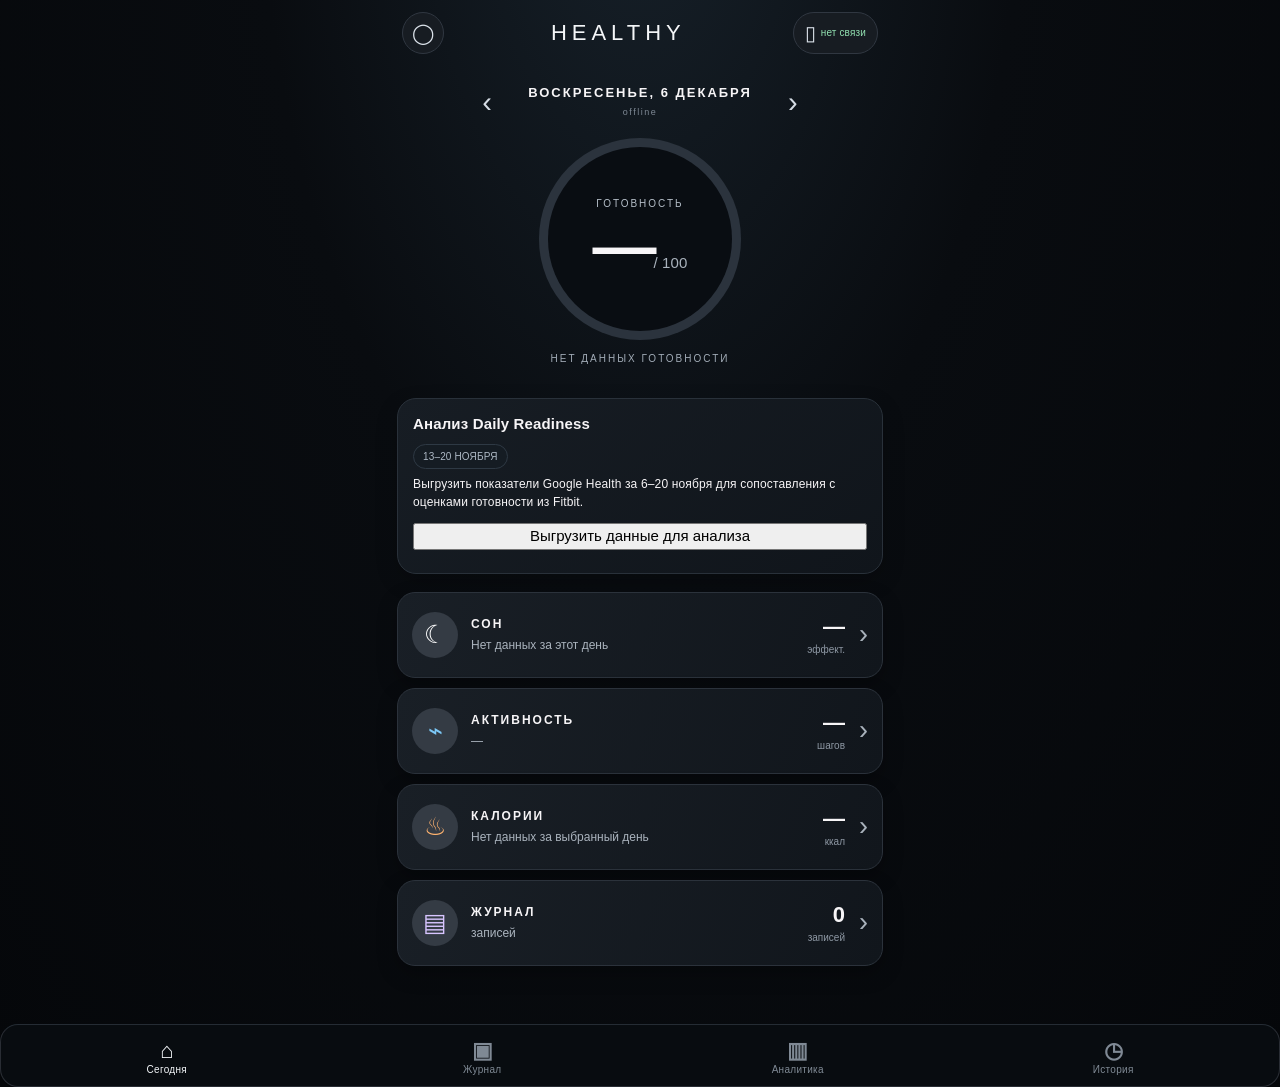
==== commit 4cbddcea: "Add files via upload" ====
--- a/index.html
+++ b/index.html
@@ -41,6 +41,24 @@
 .reminderHead small{display:block;color:#9ba3ad;font-size:10px;margin-top:4px;line-height:1.4}
 .reminderButton{border:1px solid #56616e;background:#252d36;color:#f4f7fa;border-radius:20px;padding:9px 12px;font-size:11px;white-space:nowrap}
 .reminderStatus{font-size:10px;color:#9ba3ad;margin-top:8px;line-height:1.4}
+
+.journalDateNav{display:flex;align-items:center;justify-content:space-between;text-align:center;gap:12px;margin:12px 0;padding:8px 2px}
+.journalDateNav b{display:block;font-size:14px;letter-spacing:1.2px;text-transform:uppercase}
+.journalDateNav small{display:block;color:#89939f;font-size:10px;margin-top:5px}
+.whoopJournalGroup{margin:10px 0 15px;background:linear-gradient(145deg,#191f26,#11151a);border:1px solid #2b323b;border-radius:18px;overflow:hidden}
+.journalGroupTitle{padding:13px 15px;color:#89939f;font-size:10px;letter-spacing:1.6px;border-bottom:1px solid #303741}
+.journalQuestion{display:flex;align-items:center;gap:10px;min-height:74px;padding:11px 13px;border-bottom:1px solid #282f37}
+.journalQuestion:last-child{border-bottom:0}
+.journalQuestionText{flex:1;min-width:0;font-size:13px;font-weight:550}
+.journalQuestionText small{display:block;color:#8d97a3;font-size:10px;margin-top:4px;font-weight:400}
+.journalAnswer{display:flex;gap:7px;flex:none}
+.journalAnswer button{width:39px;height:39px;border:1px solid #39414b;border-radius:11px;background:#272e36;color:#e4e9ef;font-size:19px}
+.journalAnswer button.selectedYes{border-color:#20df78;background:#203c31;color:#a8f0c5}
+.journalAnswer button.selectedNo{border-color:#69727d;background:#303741;color:#fff}
+.journalSave{position:sticky;bottom:calc(76px + env(safe-area-inset-bottom));z-index:4;box-shadow:0 8px 25px #0008}
+.journalHistoryToggle{margin-top:18px}
+.textAction{width:100%;border:0;background:none;color:#e9edf2;text-align:left;padding:3px;font-weight:600;display:flex;justify-content:space-between}
+.selectedDayHistory{margin-top:10px}
 </style>
 </head>
 <body>
@@ -49,7 +67,13 @@
 
 <main id="today" class="page active">
   <div class="whoopDate"><button class="dateArrow" aria-label="Предыдущий день" onclick="changeDashboardDay(-1)">‹</button><div><b id="todayDate">Загружаем данные…</b><small id="liveBadge">GOOGLE HEALTH</small></div><button class="dateArrow" aria-label="Следующий день" onclick="changeDashboardDay(1)">›</button></div>
-  <section class="scoreHero"><div class="scoreRing" id="homeScoreRing"><div><small>SLEEP SCORE</small><strong id="homeSleepScore">—</strong><em>/ 100</em></div></div><div class="scoreCaption" id="homeScoreCaption">ПОСЛЕДНЯЯ НОЧЬ</div></section>
+  <section class="scoreHero"><div class="scoreRing" id="homeScoreRing"><div><small>ГОТОВНОСТЬ</small><strong id="homeSleepScore">—</strong><em>/ 100</em></div></div><div class="scoreCaption" id="homeScoreCaption">ПОСЛЕДНЯЯ НОЧЬ</div></section>
+  <section class="detailCard" style="margin:12px 0 18px">
+    <div class="sectionHead"><h3>Анализ Daily Readiness</h3><span class="badge">13–20 НОЯБРЯ</span></div>
+    <p class="muted" style="font-size:12px;line-height:1.5;margin:6px 0 12px">Выгрузить показатели Google Health за 6–20 ноября для сопоставления с оценками готовности из Fitbit.</p>
+    <button class="primaryBtn" id="readinessExportBtn" onclick="exportReadinessDiagnostics()" style="width:100%">Выгрузить данные для анализа</button>
+    <div id="readinessExportStatus" class="muted" style="font-size:11px;margin-top:8px"></div>
+  </section>
   <div class="whoopList">
     <button class="whoopRow" onclick="openDetail('sleepDetail','Сон')"><span class="whoopRowIcon sleepIcon">☾</span><span class="whoopRowMain"><b>СОН</b><small id="homeSleepSub">—</small></span><span class="whoopRowStat"><strong id="homeSleepEff">—</strong><small>эффект.</small></span><span class="whoopChevron">›</span></button>
     <button class="whoopRow" onclick="openDetail('activityDetail','Активность')"><span class="whoopRowIcon activityIcon">⌁</span><span class="whoopRowMain"><b>АКТИВНОСТЬ</b><small id="homeActivitySub">—</small></span><span class="whoopRowStat"><strong id="homeSteps">—</strong><small>шагов</small></span><span class="whoopChevron">›</span></button>
@@ -63,16 +87,34 @@
 <main id="nutritionDetail" class="page detailPage"><div class="toolbar"><button class="backBtn" onclick="backHome()">‹</button><h2>Калории</h2></div><section id="nutritionDetailContent"></section></main>
 
 <main id="journal" class="page">
-  <div class="toolbar"><h2>Журнал</h2><button class="more">•••</button></div>
+  <div class="toolbar"><h2>Журнал</h2><span class="badge">ежедневные отметки</span></div>
   <section class="reminderCard">
-    <div class="reminderHead"><div><b>НАПОМИНАНИЕ О ЖУРНАЛЕ · 10:00</b><small>Напомнить утром отметить вчерашний день</small></div><button class="reminderButton" id="reminderButton" onclick="enableJournalReminder()">Включить</button></div>
-    <div class="reminderStatus" id="reminderStatus">Для напоминания при закрытом приложении потребуется отдельный push-сервер.</div>
+    <div class="reminderHead"><div><b>НАПОМИНАНИЕ О ЖУРНАЛЕ · 10:00</b><small>Утром отметить привычки и самочувствие за предыдущий день</small></div><button class="reminderButton" id="reminderButton" onclick="enableJournalReminder()">Включить</button></div>
+    <div class="reminderStatus" id="reminderStatus">Для фоновых push при закрытом приложении потребуется push-сервер.</div>
   </section>
-  <div class="switch" id="journalSwitch"><button class="active" onclick="setJournalView('month',this)">Месяц</button><button onclick="setJournalView('week',this)">Неделя</button><button onclick="setJournalView('year',this)">Год</button></div>
-  <section id="journalSummary" class="card periodSummary"></section>
-  <section class="card" id="journalCalendar"><div class="month"><button class="arrow" onclick="changeMonth(-1)">‹</button><strong id="monthTitle">—</strong><button class="arrow" onclick="changeMonth(1)">›</button></div><div class="calendar" id="calendar"></div><div class="legend"><span><i class="dot mig"></i> Мигрень</span><span><i class="dot anx"></i> Тревожность</span><span><i class="dot alc"></i> Алкоголь</span><span><i class="dot caf"></i> Кофеин</span><span><i class="dot cycle"></i> Цикл</span></div></section>
-  <section class="card" id="selectedDay"><div class="empty">Выбери день в календаре.</div></section>
-  <button class="addNote" onclick="addNote()">＋ Добавить заметку</button>
+  <div class="journalDateNav">
+    <button class="dateArrow" onclick="changeJournalDay(-1)" aria-label="Предыдущий день">‹</button>
+    <div><b id="journalDateTitle">—</b><small>Отметь события за выбранный день</small></div>
+    <button class="dateArrow" onclick="changeJournalDay(1)" aria-label="Следующий день">›</button>
+  </div>
+  <section class="whoopJournalGroup">
+    <div class="journalGroupTitle">ДНЕВНЫЕ ПРИВЫЧКИ</div>
+    <div id="journalDaytime"></div>
+  </section>
+  <section class="whoopJournalGroup">
+    <div class="journalGroupTitle">САМОЧУВСТВИЕ</div>
+    <div id="journalWellbeing"></div>
+  </section>
+  <button class="save journalSave" onclick="saveJournalDay()">СОХРАНИТЬ ЖУРНАЛ</button>
+  <section class="card journalHistoryToggle">
+    <button class="textAction" onclick="toggleJournalCalendar()">Календарь и история <span id="calendarToggleIcon">＋</span></button>
+    <div id="journalCalendarWrap" style="display:none">
+      <div class="month"><button class="arrow" onclick="changeMonth(-1)">‹</button><strong id="monthTitle">—</strong><button class="arrow" onclick="changeMonth(1)">›</button></div>
+      <div class="calendar" id="calendar"></div>
+      <div class="legend"><span><i class="dot mig"></i> Мигрень</span><span><i class="dot anx"></i> Тревожность</span><span><i class="dot alc"></i> Алкоголь</span><span><i class="dot caf"></i> Кофеин</span><span><i class="dot cycle"></i> Цикл</span></div>
+      <section id="selectedDay" class="selectedDayHistory"></section>
+    </div>
+  </section>
 </main>
 
 <main id="analytics" class="page">
@@ -104,7 +146,7 @@
 const labels={alcohol:'Алкоголь',caffeine:'Кофеин после обеда',anxiety:'Тревожность',migraine:'Мигрень'};
 const icons={alcohol:'🍷',caffeine:'☕',anxiety:'🌸',migraine:'🤕'};
 let viewDate=new Date();let currentType=null,currentState={};let analyticsDays=7;
-let selectedDashboardDate=null;const nutritionCache={};let reminderTimer=null;
+let selectedDashboardDate=null;const nutritionCache={};let reminderTimer=null;let journalSelectedDate=null;let journalDraft={};
 
 function openHealthyDb(){
   return new Promise((resolve,reject)=>{
@@ -221,7 +263,52 @@
   await dbSaveSync(fresh);
   setConnectionStatus('синхронизировано','Google Health · обновлено');
 }
+const READINESS_REFERENCE={
+ "2026-11-13":17,"2026-11-14":63,"2026-11-15":65,"2026-11-16":53,
+ "2026-11-17":52,"2026-11-18":43,"2026-11-19":55,"2026-11-20":54
+};
+function exportReadinessDiagnostics(){
+ const status=document.getElementById('readinessExportStatus');
+ const btn=document.getElementById('readinessExportBtn');
+ try{
+  const start='2026-11-06',end='2026-11-20';
+  const rows=Object.keys(GOOGLE?.days||{}).filter(ds=>ds>=start&&ds<=end).sort().map(ds=>{
+   const d=GOOGLE.days[ds]||{},sl=d.sleep||{};
+   return {
+    date:ds,readiness_reference:READINESS_REFERENCE[ds]??null,
+    hrv_ms:d.hrv??null,resting_heart_rate_bpm:d.rhr??null,
+    respiratory_rate_bpm:d.respiratoryRate??null,spo2_pct:d.spo2??null,
+    sleep_duration_min:sl.durationMin??null,time_in_bed_min:sl.timeInBedMin??sl.inBedDurationMin??null,
+    sleep_efficiency_pct:sl.efficiencyPct??sl.sleepEfficiencyPct??null,
+    deep_sleep_min:sl.deepMin??null,rem_sleep_min:sl.remMin??null,
+    light_sleep_min:sl.lightMin??null,awake_min:sl.awakeMin??null,
+    sleep_latency_min:sl.sleepLatencyMin??null,minutes_after_wakeup:sl.minutesAfterWakeUp??null,
+    sleep_start:sl.startTime??null,sleep_end:sl.endTime??null,
+    steps:d.steps??null,workouts_count:Array.isArray(d.workouts)?d.workouts.length:null,
+    activity_level:d.activityLevel??null
+   };
+  });
+  const payload={
+   title:'Healthy — Daily Readiness diagnostics',
+   exported_at:new Date().toISOString(),
+   source:GOOGLE?.source||'Google Health API',
+   requested_range:{start,end},
+   readiness_reference_note:'Readiness scores manually transcribed from user screenshots; null means no screenshot score.',
+   readiness_reference:READINESS_REFERENCE,
+   raw_counts:GOOGLE?.rawCounts||null,
+   api_range:GOOGLE?.range||null,
+   days:rows,
+   missing_dates:Array.from({length:15},(_,i)=>dateShift(start,i)).filter(ds=>!GOOGLE?.days?.[ds])
+  };
+  const blob=new Blob([JSON.stringify(payload,null,2)],{type:'application/json'});
+  const url=URL.createObjectURL(blob),a=document.createElement('a');
+  a.href=url;a.download='healthy-readiness-diagnostics-2026-11-06_2026-11-20.json';
+  document.body.appendChild(a);a.click();a.remove();URL.revokeObjectURL(url);
+  status.textContent=`Готово: ${rows.length} дней выгружено. Внутри есть значения HRV, пульса, сна и оценки Readiness.`;
+ }catch(e){console.error(e);status.textContent='Не удалось сформировать выгрузку: '+(e.message||e)}
+}
 async function boot(){
+  selectedDashboardDate=todayLocalISO();journalSelectedDate=todayLocalISO();
   try{WHOOP=await fetch('data.json?'+Date.now()).then(r=>r.json())}
   catch(e){WHOOP={physiologicalCycles:[],sleeps:[],workouts:[],journal:[]}}
   const hasCache=await loadCachedGoogle();
@@ -236,7 +323,7 @@
     if(!hasCache)GOOGLE=null;
     renderAll();
   }
-  selectedDashboardDate=latest()?.date||todayLocalISO();
+  selectedDashboardDate=todayLocalISO();
   await loadNutritionForDate(selectedDashboardDate);
   renderAll();updateReminderUi();startReminderWatcher();
 }
@@ -251,7 +338,7 @@
 const ds=selectedDashboardDate||latest()?.date||todayLocalISO(),d=GOOGLE?.days?.[ds]||null;
 document.getElementById('todayDate').textContent=fmtDate(ds);
 if(!d){
- document.getElementById('homeSleepScore').textContent='—';
+ document.getElementById('homeSleepScore').textContent=d?.readinessScore??d?.readiness??'—';
  document.getElementById('homeSleepSub').textContent='Нет данных за этот день';
  document.getElementById('homeSleepEff').textContent='—';
  document.getElementById('homeSteps').textContent='—';
@@ -260,14 +347,15 @@
  document.getElementById('homeNutritionSub').textContent='Нет данных за выбранный день';
  document.getElementById('homeJournalCount').textContent=journalCountToday();
  document.getElementById('homeJournalSub').textContent='записей';
- document.getElementById('homeScoreCaption').textContent='НЕТ ДАННЫХ ЗА ЭТОТ ДЕНЬ';
- document.getElementById('homeScoreRing').style.setProperty('--score','0deg');
+ const readiness=d?.readinessScore??d?.readiness??null;
+ document.getElementById('homeScoreCaption').textContent=readiness!=null?'ГОТОВНОСТЬ GOOGLE HEALTH':'НЕТ ДАННЫХ ГОТОВНОСТИ';
+ document.getElementById('homeScoreRing').style.setProperty('--score',Math.max(0,Math.min(100,Number(readiness)||0))*3.6+'deg');
  renderSleepDetail();renderActivityDetail();renderNutritionDetail();return;
 }
-const score=d.sleepScore ?? d.sleep?.score ?? null;const sleepMin=d.sleep?.durationMin??null;const eff=d.sleep?.efficiencyPct??d.sleep?.sleepEfficiencyPct??null;
+const score=d.readinessScore??d.readiness??null;const sleepMin=d.sleep?.durationMin??null;const eff=d.sleep?.efficiencyPct??d.sleep?.sleepEfficiencyPct??null;
 document.getElementById('homeSleepScore').textContent=score!=null?Math.round(score):'—';
 document.getElementById('homeSleepSub').textContent=minsText(sleepMin);
-document.getElementById('homeScoreRing').style.setProperty('--score',Math.max(0,Math.min(100,Number(score)||0))*3.6+'deg');document.getElementById('homeScoreCaption').textContent=score!=null?(score>=85?'ВЫСОКИЙ РЕЗУЛЬТАТ':score>=70?'ХОРОШИЙ РЕЗУЛЬТАТ':'ЕСТЬ ЧТО УЛУЧШИТЬ'):'НЕТ ДАННЫХ';document.getElementById('homeSleepEff').textContent=eff!=null?Math.round(eff)+'%':'—';
+document.getElementById('homeScoreRing').style.setProperty('--score',Math.max(0,Math.min(100,Number(score)||0))*3.6+'deg');document.getElementById('homeScoreCaption').textContent=score!=null?(score>=67?'ВЫСОКАЯ ГОТОВНОСТЬ':score>=34?'УМЕРЕННАЯ ГОТОВНОСТЬ':'НИЗКАЯ ГОТОВНОСТЬ'):'НЕТ ДАННЫХ ГОТОВНОСТИ';document.getElementById('homeSleepEff').textContent=eff!=null?Math.round(eff)+'%':'—';
 const steps=d.steps!=null?Number(d.steps):null;document.getElementById('homeSteps').textContent=steps!=null?steps.toLocaleString('ru-RU'):'—';
 const ws=d.workouts||[],levels=d.activityLevel||[],lm={SEDENTARY:0,LIGHTLY_ACTIVE:0,MODERATELY_ACTIVE:0,VERY_ACTIVE:0};levels.forEach(x=>{if(lm[x.type]!=null)lm[x.type]+=Number(x.durationMin||0)});const activeMin=lm.LIGHTLY_ACTIVE+lm.MODERATELY_ACTIVE+lm.VERY_ACTIVE;document.getElementById('homeActivitySub').textContent=`${Math.round(activeMin)} мин · ${ws.length} ${ws.length===1?'тренировка':'тренировок'}`;
 const n=nutritionDay(),tot=n?.totals||{};const kcal=tot.calories!=null?Number(tot.calories):null;document.getElementById('homeCalories').textContent=kcal!=null?Math.round(kcal)+' ккал':'—';document.getElementById('homeNutritionSub').textContent=kcal!=null?'Б '+Math.round(tot.protein||0)+' · Ж '+Math.round(tot.fat||0)+' · У '+Math.round(tot.carbohydrate||0):'FatSecret не загрузился';
@@ -279,15 +367,87 @@
 function prettyType(x){return String(x||'Тренировка').toLowerCase().replaceAll('_',' ')}
 function esc(s){return String(s).replace(/[&<>"']/g,c=>({'&':'&amp;','<':'&lt;','>':'&gt;','"':'&quot;',"'":'&#39;'}[c]))}
 
+
+function initJournalDate(){
+ if(!journalSelectedDate)journalSelectedDate=todayLocalISO();
+}
+function changeJournalDay(delta){
+ initJournalDate();
+ const next=shiftDate(journalSelectedDate,delta);
+ if(next>todayLocalISO())return;
+ journalSelectedDate=next;journalDraft={};renderWhoopJournal();
+}
+function toggleJournalCalendar(){
+ const wrap=document.getElementById('journalCalendarWrap');
+ const opening=wrap.style.display==='none';
+ wrap.style.display=opening?'block':'none';
+ document.getElementById('calendarToggleIcon').textContent=opening?'−':'＋';
+ if(opening){renderCalendar();selectDay(journalSelectedDate)}
+}
+function renderWhoopJournal(){
+ initJournalDate();
+ const title=document.getElementById('journalDateTitle');
+ if(!title)return;
+ title.textContent=fmtDate(journalSelectedDate);
+ const categories=[
+  {key:'alcohol',question:'Пила алкоголь?',hint:'Количество бокалов'},
+  {key:'caffeine',question:'Пила кофеин после обеда?',hint:'Кофе, чай, энергетики'},
+  {key:'anxiety',question:'Была тревожность?',hint:'От лёгкой тревоги до паники'},
+  {key:'migraine',question:'Была мигрень?',hint:'Симптомы и интенсивность'}
+ ];
+ const saved={};
+ manual.filter(x=>x.date===journalSelectedDate&&categories.some(c=>c.key===x.category)).forEach(x=>saved[x.category]=x);
+ const row=c=>{
+  const value=Object.prototype.hasOwnProperty.call(journalDraft,c.key)?journalDraft[c.key]:saved[c.key]?.value;
+  const answered=value!==undefined&&value!==null;
+  const savedRow=saved[c.key];
+  const yes=answered&&(savedRow?.answeredYes===true||(savedRow?.answeredYes==null&&Number(value)!==0));
+  const no=answered&&!yes;
+  return `<div class="journalQuestion"><div class="journalQuestionText">${c.question}<small>${saved[c.key]?.detail?esc(saved[c.key].detail):c.hint}</small></div><div class="journalAnswer"><button class="${no?'selectedNo':''}" aria-label="Нет" onclick="setJournalAnswer('${c.key}',0)">×</button><button class="${yes?'selectedYes':''}" aria-label="Да" onclick="setJournalAnswer('${c.key}',1)">✓</button></div></div>`;
+ };
+ document.getElementById('journalDaytime').innerHTML=categories.slice(0,2).map(row).join('');
+ document.getElementById('journalWellbeing').innerHTML=categories.slice(2).map(row).join('');
+}
+function setJournalAnswer(category,value){
+ if(value===0){
+  journalDraft[category]=0;
+  const row={date:journalSelectedDate,category,value:0,answeredYes:false,detail:''};
+  const idx=manual.findIndex(x=>x.date===journalSelectedDate&&x.category===category);
+  if(idx>=0)manual[idx]=row;else manual.push(row);
+  localStorage.setItem('healthyManual',JSON.stringify(manual));
+  renderWhoopJournal();renderCalendar();renderAnalytics();return
+ }
+ currentType=category;
+ openLog(category);
+}
+function saveJournalDay(){
+ initJournalDate();
+ Object.entries(journalDraft).forEach(([category,value])=>{
+  const row={date:journalSelectedDate,category,value,answeredYes:Number(value)!==0,detail:''};
+  const idx=manual.findIndex(x=>x.date===journalSelectedDate&&x.category===category);
+  if(idx>=0)manual[idx]=row;else manual.push(row);
+ });
+ localStorage.setItem('healthyManual',JSON.stringify(manual));
+ journalDraft={};renderWhoopJournal();renderCalendar();
+ const btn=document.querySelector('.journalSave');
+ if(btn){btn.textContent='СОХРАНЕНО ✓';setTimeout(()=>btn.textContent='СОХРАНИТЬ ЖУРНАЛ',1500)}
+}
+
+function manualIsEvent(x){
+ if(x.category==='none')return false;
+ if(x.answeredYes===true)return true;
+ if(x.answeredYes===false)return false;
+ return Number(x.value)!==0;
+}
 function journalMap(){
 const m={};
 for(const r of WHOOP?.journal||[]){if(!r.answeredYes)continue;(m[r.date]??=[]).push(r.category)}
-for(const x of manual){if(x.category==='none')continue;(m[x.date]??=[]).push(x.category)}
+for(const x of manual){if(!manualIsEvent(x))continue;(m[x.date]??=[]).push(x.category)}
 return m
 }
 function allEventsForDate(ds){
 return [...(WHOOP?.journal||[]).filter(r=>r.answeredYes&&r.date===ds).map(r=>({category:r.category,value:null,detail:'Отмечено в WHOOP'})),
-...(manual.filter(x=>x.date===ds&&x.category!=='none'))]
+...(manual.filter(x=>x.date===ds&&manualIsEvent(x)))]
 }
 function rangeDates(view){
 const now=new Date();now.setHours(12,0,0,0);
@@ -375,12 +535,12 @@
 function changeMonth(n){viewDate=new Date(viewDate.getFullYear(),viewDate.getMonth()+n,1);renderCalendar();document.getElementById('journalSummary').innerHTML=periodSummary('month')}
 function analyticsManual(type,period){
 const end=new Date();end.setHours(23,59,59,999);const start=new Date(end.getTime()-(period-1)*86400000);
-return manual.filter(x=>x.category===type&&new Date(x.date+'T23:59:59')>=start)
+return manual.filter(x=>x.category===type&&Number(x.value)!==0&&new Date(x.date+'T23:59:59')>=start)
 }
 function analyticsEvents(type,period){
 const end=new Date();end.setHours(23,59,59,999);const start=new Date(end.getTime()-(period-1)*86400000);
 return [...(WHOOP?.journal||[]).filter(r=>r.answeredYes&&r.category===type&&new Date(r.date+'T12:00:00')>=start).map(r=>({date:r.date,value:null,detail:'Отмечено в WHOOP'})),
-...manual.filter(x=>x.category===type&&new Date(x.date+'T12:00:00')>=start)]
+...manual.filter(x=>x.category===type&&manualIsEvent(x)&&new Date(x.date+'T12:00:00')>=start)]
 }
 function renderAnalytics(){
 const root=document.getElementById('analyticsContent'),period=analyticsDays,arr=days().slice(0,period),h=arr.filter(x=>x.hrv!=null),sleep=arr.filter(x=>x.sleep?.durationMin!=null),types=['migraine','anxiety','alcohol','caffeine'],names={migraine:'Мигрень',anxiety:'Тревожность',alcohol:'Алкоголь',caffeine:'Кофеин после обеда'};
@@ -409,20 +569,20 @@
 return e.detail||'Отмечено';
 }
 function markNone(type){
-const date=new Date(Date.now()-86400000).toISOString().slice(0,10);
+const date=journalSelectedDate||todayLocalISO();
 manual.push({date,category:'none',value:null,detail:`${labels[type]} не было`});
 localStorage.setItem('healthyManual',JSON.stringify(manual));renderCalendar();selectDay(date);renderAnalytics()
 }
 function markNoneFromModal(type){markNone(type);closeLog()}
 function whoopPhys(){return (WHOOP?.physiologicalCycles||[]).filter(x=>x['Cycle start time']).sort((a,b)=>new Date(b['Cycle start time'])-new Date(a['Cycle start time']))}function whoopSleep(){return (WHOOP?.sleeps||[]).filter(x=>x['Asleep duration (min)']!=null).sort((a,b)=>new Date(b['Cycle start time'])-new Date(a['Cycle start time']))}
 function renderHistory(){const root=document.getElementById('historyList'),ps=whoopPhys().slice(0,30),ss=whoopSleep();if(!ps.length){root.innerHTML='<div class="empty">WHOOP history пока не загружена.</div>';return}root.innerHTML=ps.map(p=>{const ds=String(p['Cycle start time']).slice(0,10),s=ss.find(x=>String(x['Cycle start time']).slice(0,10)===ds);return `<section class="card historyDay"><div class="date">${fmtDate(ds)}</div><div class="historyGrid"><div class="historyMetric"><div class="k">Recovery</div><div class="v">${p['Recovery score %']!=null?Math.round(p['Recovery score %']):'—'}</div></div><div class="historyMetric"><div class="k">HRV</div><div class="v">${p['Heart rate variability (ms)']!=null?Math.round(p['Heart rate variability (ms)']):'—'}</div></div><div class="historyMetric"><div class="k">RHR</div><div class="v">${p['Resting heart rate (bpm)']!=null?Math.round(p['Resting heart rate (bpm)']):'—'}</div></div><div class="historyMetric"><div class="k">Day Strain</div><div class="v">${p['Day Strain']!=null?Number(p['Day Strain']).toFixed(1):'—'}</div></div></div>${s?`<div class="historySleep">Сон ${minsText(s['Asleep duration (min)'])} · Sleep Performance ${s['Sleep performance %']!=null?Math.round(s['Sleep performance %'])+'%':'—'}</div>`:''}</section>`}).join('')}
-function renderAll(){renderToday();renderCalendar();document.getElementById('journalSummary').innerHTML=periodSummary('month');selectDay(new Date().toISOString().slice(0,10));renderAnalytics();renderHistory()}
+function renderAll(){renderToday();renderCalendar();renderWhoopJournal();if(document.getElementById('journalSummary'))document.getElementById('journalSummary').innerHTML=periodSummary('month');if(document.getElementById('selectedDay')&&document.getElementById('journalCalendarWrap')?.style.display!=='none')selectDay(journalSelectedDate||todayLocalISO());renderAnalytics();renderHistory()}
 function showPage(id,btn){document.querySelectorAll('.page').forEach(x=>x.classList.remove('active'));document.getElementById(id).classList.add('active');document.querySelectorAll('.bottom button').forEach(x=>x.classList.remove('active'));if(btn)btn.classList.add('active');document.title='Healthy — '+({today:'Сегодня',journal:'Журнал',analytics:'Аналитика',history:'История',sleepDetail:'Сон',activityDetail:'Активность',nutritionDetail:'Калории'}[id]||'Сегодня')}
 function openDetail(id,title){showPage(id,null);if(id==='nutritionDetail')loadNutritionForDate(selectedDashboardDate||latest()?.date||todayLocalISO()).then(renderNutritionDetail);window.scrollTo({top:0,behavior:'smooth'})}
 function backHome(){const b=document.querySelector('.bottom button');showPage('today',b);window.scrollTo({top:0,behavior:'smooth'})}
-function openLog(type){currentType=type;currentState={};document.getElementById('modalTitle').textContent=labels[type];const target=new Date(Date.now()-86400000).toLocaleDateString('ru-RU',{day:'numeric',month:'long'});let body='';if(type==='alcohol')body=`<div class="sub">Вчера · ${target}<br>Сколько выпила?</div><div class="choiceGrid">${[0,1,2,3,4].map(n=>`<button class="choice" onclick="pick(${n},this)">${n}<br><small>бокал${n===1?'':'а'}</small></button>`).join('')}</div><textarea id="logNote" class="note" placeholder="Комментарий (необязательно)"></textarea>`;if(type==='caffeine')body=`<div class="sub">Вчера · ${target}<br>Сколько чашек после обеда?</div><div class="choiceGrid">${[0,1,2,3,4].map(n=>`<button class="choice" onclick="pick(${n},this)">${n}<br><small>чашек</small></button>`).join('')}</div><textarea id="logNote" class="note" placeholder="Например: латте в 16:00"></textarea>`;if(type==='anxiety')body=`<div class="sub">Вчера · ${target}<br>Выбери интенсивность</div><div class="choiceGrid">${['0<br><small>слегка тревожно</small>','1<br><small>телесное ощущение, без паники</small>','2<br><small>сильная атака: паника/слёзы/страх</small>'].map((x,i)=>`<button class="choice" onclick="pick(${i},this)">${x}</button>`).join('')}</div><input id="duration" class="duration" type="number" min="0" placeholder="Сколько длилось, минут — необязательно"><textarea id="logNote" class="note" placeholder="Комментарий — по желанию"></textarea><button class="noneBtn modalNone" onclick="markNoneFromModal('anxiety')">Не было тревожки</button>`;if(type==='migraine')body=`<div class="sub">Вчера · ${target}<br>Выбери интенсивность</div><div class="choiceGrid">${['0<br><small>таблетка до начала / ранние признаки</small>','1<br><small>суматриптан + ОКИ, пришлось держать голову</small>','2<br><small>сильный приступ: тошнота / светобоязнь</small>'].map((x,i)=>`<button class="choice" onclick="pick(${i},this)">${x}</button>`).join('')}</div><div class="sub">Какие лекарства?</div><div class="meds"><button class="med" onclick="toggleMed('sumatriptan',this)">Суматриптан</button><button class="med" onclick="toggleMed('oki',this)">ОКИ</button><button class="med" onclick="toggleMed('other',this)">Другое</button></div><textarea id="logNote" class="note" placeholder="Комментарий — по желанию"></textarea><button class="noneBtn modalNone" onclick="markNoneFromModal('migraine')">Не было мигрени</button>`;document.getElementById('modalBody').innerHTML=body+'<button class="save" onclick="saveLog()">Сохранить</button>';document.getElementById('modal').classList.add('open')}
+function openLog(type){currentType=type;currentState={};document.getElementById('modalTitle').textContent=labels[type];const target=new Date((journalSelectedDate||todayLocalISO())+'T12:00:00').toLocaleDateString('ru-RU',{day:'numeric',month:'long'});let body='';if(type==='alcohol')body=`<div class="sub">Вчера · ${target}<br>Сколько выпила?</div><div class="choiceGrid">${[0,1,2,3,4].map(n=>`<button class="choice" onclick="pick(${n},this)">${n}<br><small>бокал${n===1?'':'а'}</small></button>`).join('')}</div><textarea id="logNote" class="note" placeholder="Комментарий (необязательно)"></textarea>`;if(type==='caffeine')body=`<div class="sub">Вчера · ${target}<br>Сколько чашек после обеда?</div><div class="choiceGrid">${[0,1,2,3,4].map(n=>`<button class="choice" onclick="pick(${n},this)">${n}<br><small>чашек</small></button>`).join('')}</div><textarea id="logNote" class="note" placeholder="Например: латте в 16:00"></textarea>`;if(type==='anxiety')body=`<div class="sub">Вчера · ${target}<br>Выбери интенсивность</div><div class="choiceGrid">${['0<br><small>слегка тревожно</small>','1<br><small>телесное ощущение, без паники</small>','2<br><small>сильная атака: паника/слёзы/страх</small>'].map((x,i)=>`<button class="choice" onclick="pick(${i},this)">${x}</button>`).join('')}</div><input id="duration" class="duration" type="number" min="0" placeholder="Сколько длилось, минут — необязательно"><textarea id="logNote" class="note" placeholder="Комментарий — по желанию"></textarea><button class="noneBtn modalNone" onclick="markNoneFromModal('anxiety')">Не было тревожки</button>`;if(type==='migraine')body=`<div class="sub">Вчера · ${target}<br>Выбери интенсивность</div><div class="choiceGrid">${['0<br><small>таблетка до начала / ранние признаки</small>','1<br><small>суматриптан + ОКИ, пришлось держать голову</small>','2<br><small>сильный приступ: тошнота / светобоязнь</small>'].map((x,i)=>`<button class="choice" onclick="pick(${i},this)">${x}</button>`).join('')}</div><div class="sub">Какие лекарства?</div><div class="meds"><button class="med" onclick="toggleMed('sumatriptan',this)">Суматриптан</button><button class="med" onclick="toggleMed('oki',this)">ОКИ</button><button class="med" onclick="toggleMed('other',this)">Другое</button></div><textarea id="logNote" class="note" placeholder="Комментарий — по желанию"></textarea><button class="noneBtn modalNone" onclick="markNoneFromModal('migraine')">Не было мигрени</button>`;document.getElementById('modalBody').innerHTML=body+'<button class="save" onclick="saveLog()">Сохранить</button>';document.getElementById('modal').classList.add('open')}
 function pick(v,el){currentState.value=v;el.parentNode.querySelectorAll('.choice').forEach(x=>x.classList.remove('sel'));el.classList.add('sel')}function toggleMed(m,el){currentState.meds=currentState.meds||[];currentState.meds=currentState.meds.includes(m)?currentState.meds.filter(x=>x!==m):[...currentState.meds,m];el.classList.toggle('sel')}
-function saveLog(){if(currentState.value==null)return;const date=new Date(Date.now()-86400000).toISOString().slice(0,10);let detail='';const note=document.getElementById('logNote')?.value?.trim();if(note)detail+=note;const dur=document.getElementById('duration')?.value;if(dur)detail+=(detail?' · ':'')+`длительность ${dur} мин`;if(currentState.meds?.length)detail+=(detail?' · ':'')+`лекарства: ${currentState.meds.join(', ')}`;manual.push({date,category:currentType,value:currentState.value,detail});localStorage.setItem('healthyManual',JSON.stringify(manual));closeLog();renderCalendar();selectDay(date);renderAnalytics()}
+function saveLog(){if(currentState.value==null)return;const date=journalSelectedDate||todayLocalISO();let detail='';const note=document.getElementById('logNote')?.value?.trim();if(note)detail+=note;const dur=document.getElementById('duration')?.value;if(dur)detail+=(detail?' · ':'')+`длительность ${dur} мин`;if(currentState.meds?.length)detail+=(detail?' · ':'')+`лекарства: ${currentState.meds.join(', ')}`;const row={date,category:currentType,value:currentState.value,answeredYes:true,detail};const idx=manual.findIndex(x=>x.date===date&&x.category===currentType);if(idx>=0)manual[idx]=row;else manual.push(row);localStorage.setItem('healthyManual',JSON.stringify(manual));closeLog();renderCalendar();selectDay(date);renderWhoopJournal();renderAnalytics()}
 function closeLog(){document.getElementById('modal').classList.remove('open')}
 function addNote(){const date=prompt('Заметка за какую дату? YYYY-MM-DD',new Date().toISOString().slice(0,10));if(!date)return;const text=prompt('Текст заметки');if(!text)return;manual.push({date,category:'note',value:null,detail:text});localStorage.setItem('healthyManual',JSON.stringify(manual));renderCalendar();selectDay(date)}
 
@@ -434,14 +594,26 @@
  }else{btn.textContent='Включить';status.textContent='Напоминание на 10:00. Приложение должно быть открыто; push при закрытом приложении требует отдельного сервера.'}
 }
 async function enableJournalReminder(){
- if(!('Notification'in window)){alert('Браузер не поддерживает уведомления. На iPhone используй установленную PWA с экрана Домой.');return}
- if(!window.isSecureContext){alert('Уведомления доступны на опубликованном HTTPS-сайте.');return}
+ const isIOS=/iPhone|iPad|iPod/.test(navigator.userAgent);
+ const standalone=window.matchMedia('(display-mode: standalone)').matches||navigator.standalone===true;
+ if(isIOS&&!standalone){
+  alert('На iPhone push-уведомления доступны только в установленном веб-приложении. Сначала нажми «Поделиться» → «На экран Домой», открой Healthy с нового значка и снова нажми «Включить».');
+  updateReminderUi();return;
+ }
+ if(!('Notification' in window)||!window.isSecureContext){
+  alert('Этот браузер не поддерживает Web Notifications в текущем режиме. Открой опубликованный HTTPS-сайт или установленную PWA.');
+  updateReminderUi();return;
+ }
  try{
   const permission=await Notification.requestPermission();
-  if(permission!=='granted'){updateReminderUi();alert('Разрешение на уведомления не выдано.');return}
-  localStorage.setItem('healthyJournalReminder','1');updateReminderUi();startReminderWatcher();
-  new Notification('Healthy',{body:'Напоминание о журнале включено на 10:00.'});
- }catch(e){console.warn(e);alert('Не удалось включить уведомления.')}
+  if(permission!=='granted'){
+   alert('Разрешение не выдано. Проверь настройки уведомлений для Healthy в настройках устройства.');
+   updateReminderUi();return;
+  }
+  localStorage.setItem('healthyJournalReminder','1');
+  updateReminderUi();startReminderWatcher();
+  new Notification('Healthy',{body:'Разрешение получено. Напоминание о журнале настроено на 10:00, пока приложение открыто.'});
+ }catch(e){console.warn(e);alert('Не удалось запросить разрешение: '+(e.message||e));}
 }
 function startReminderWatcher(){
  if(reminderTimer)clearInterval(reminderTimer);
